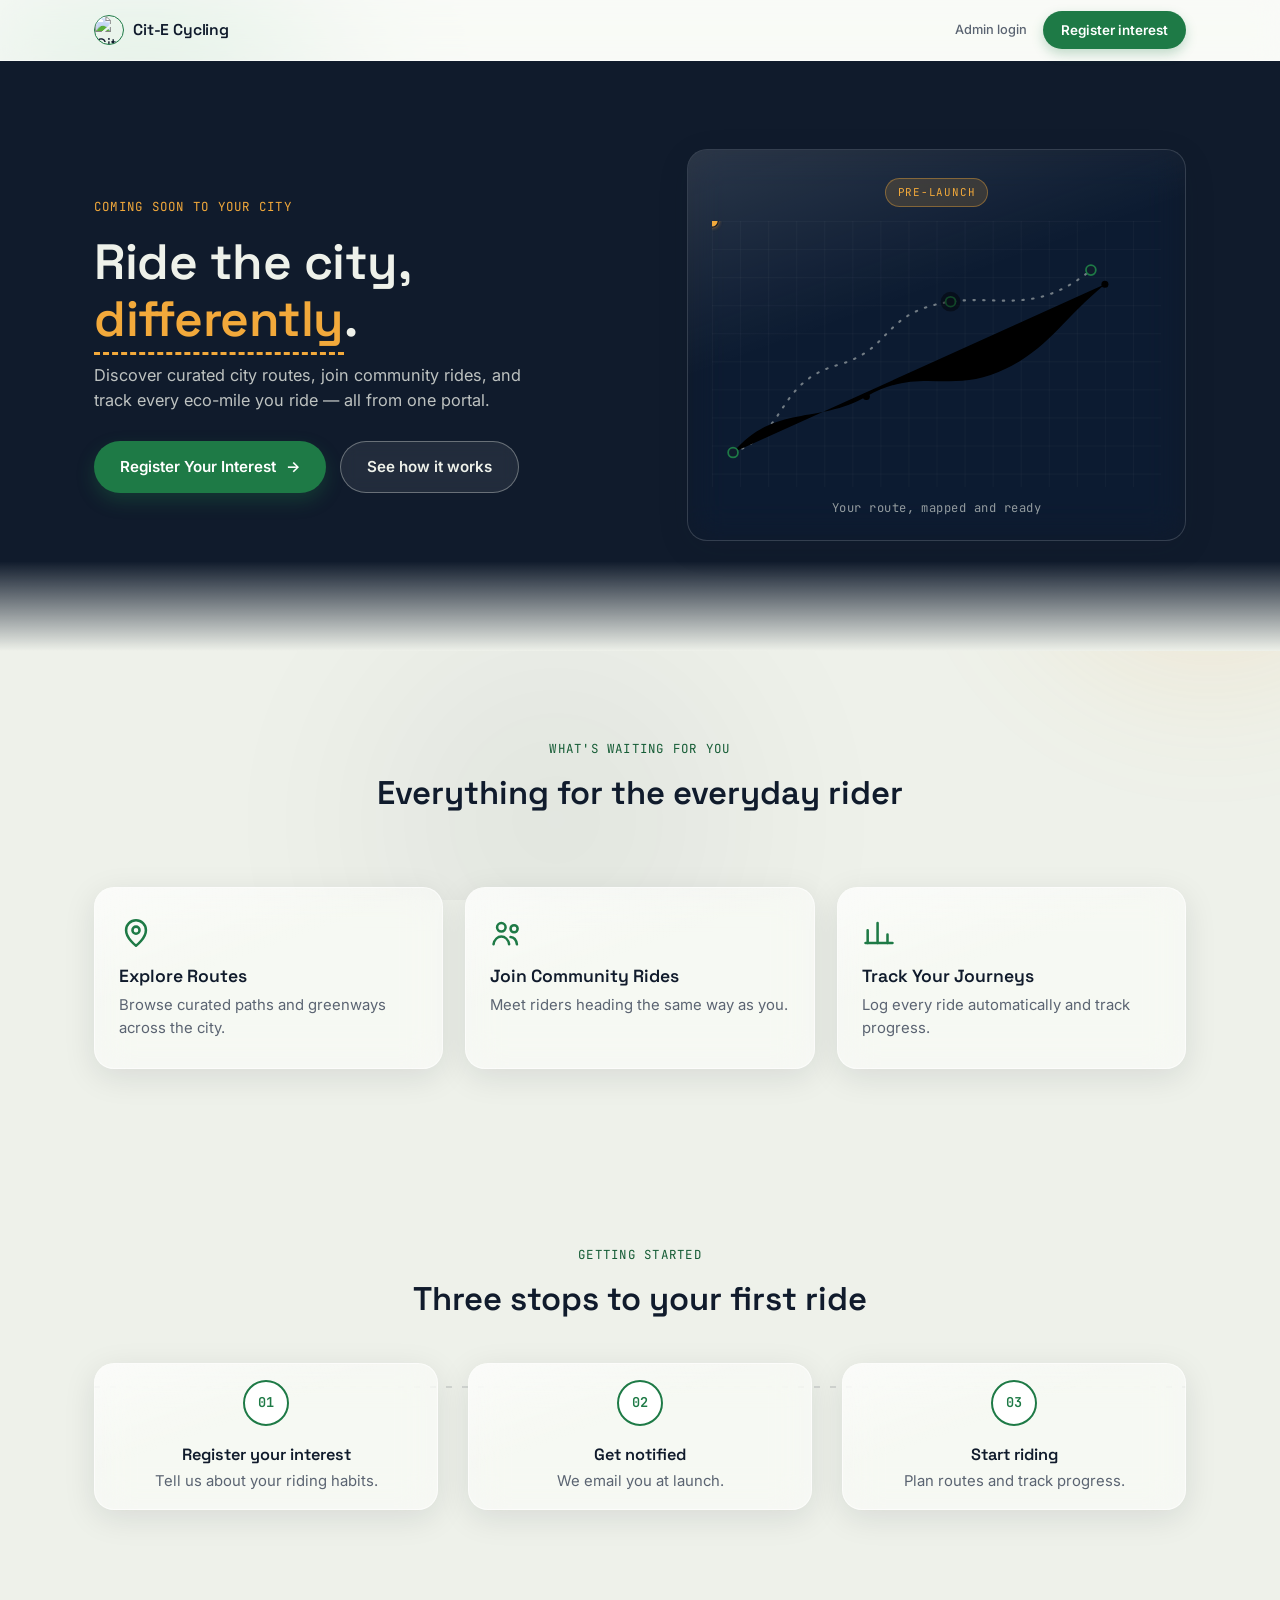
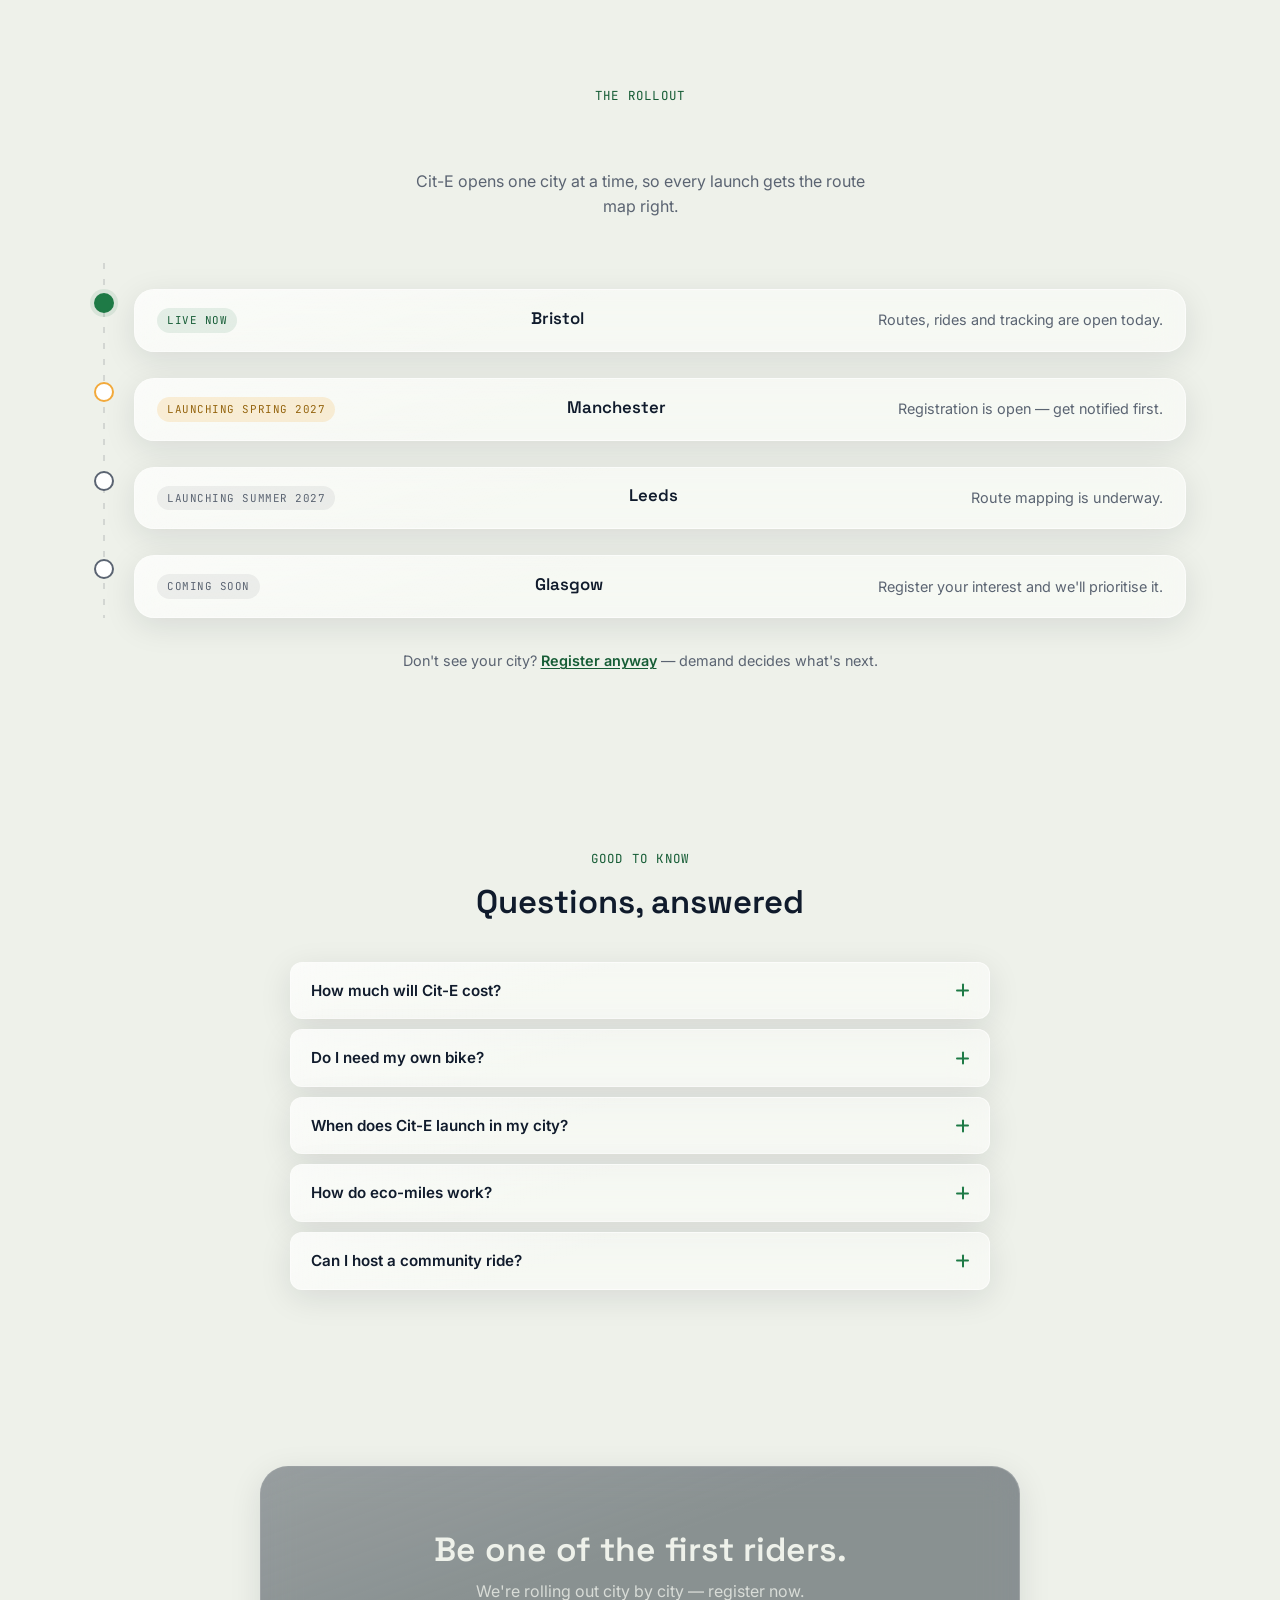
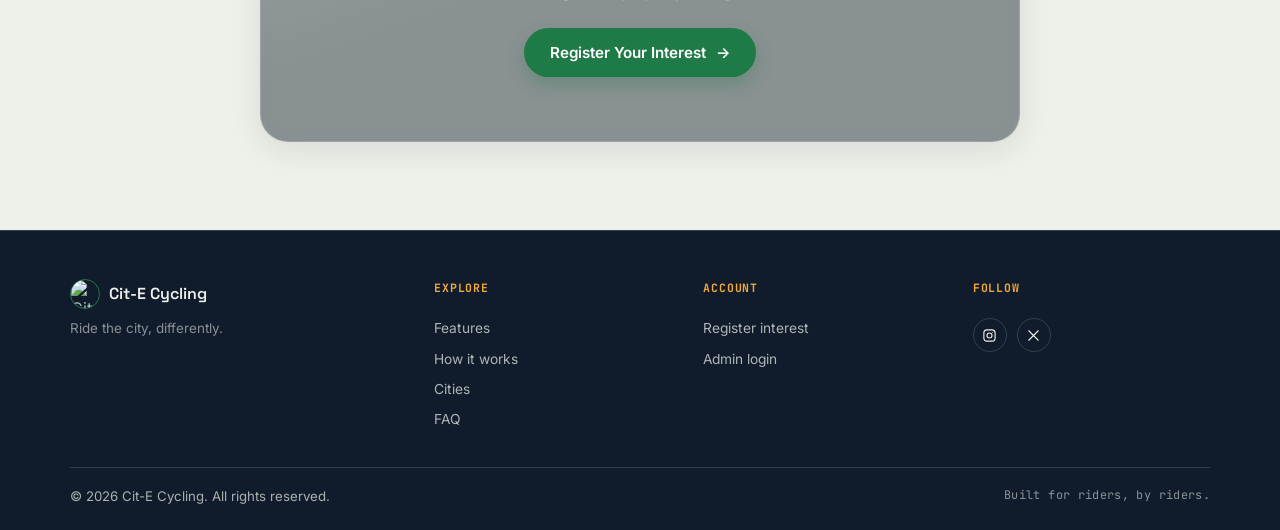
==== index.html @ e17abf24 "update" ====
<!DOCTYPE html>
<html lang="en">

<head>
    <meta charset="UTF-8">
    <meta name="viewport" content="width=device-width, initial-scale=1.0">
    <title>Cit-E Cycling — Ride the city, differently</title>
    <link rel="icon" href="./Resource/Logo.png" type="image/png" sizes="42x42">

    <link rel="preconnect" href="https://fonts.googleapis.com">
    <link rel="preconnect" href="https://fonts.gstatic.com" crossorigin>

    <link
        href="https://fonts.googleapis.com/css2?family=Space+Grotesk:wght@500;600;700&family=Inter:wght@400;500;600;700&family=JetBrains+Mono:wght@400;500;600&display=swap"
        rel="stylesheet">

    <link rel="stylesheet" href="index.css">
</head>

<body>
    <a class="skip-link" href="#main">Skip to content</a>

    <div class="bg-decor" aria-hidden="true">
        <span class="blob blob-green"></span>
        <span class="blob blob-amber"></span>
        <span class="blob blob-ink"></span>
    </div>

    <!-- NAVBAR -->
    <nav class="navbar" id="navbar">
        <div class="container nav-inner">

            <a class="logo" href="index.html" aria-label="Cit-E Cycling home">
                <img src="./Resource/Logo.png" alt="Cit-E Cycling logo">
                <span class="logo-text">Cit-E Cycling</span>
            </a>

            <button class="nav-toggle" id="navToggle" aria-expanded="false" aria-controls="navMenu"
                aria-label="Toggle menu">
            </button>

            <!-- <div class="nav-menu" id="navMenu">
                <ul class="nav-links">
                    <li><a href="#features">Features</a></li>
                    <li><a href="#how">How it works</a></li>
                    <li><a href="#cities">Cities</a></li>
                    <li><a href="#faq">FAQ</a></li>
                </ul> -->

            <div class="nav-actions">
                <a href="admin_login.html" class="nav-admin">Admin login</a>
                <a href="register_form.html" class="btn btn-primary btn-sm">Register interest</a>
            </div>
        </div>
        </div>
    </nav>

    <main id="main">

        <!-- HERO -->
        <header class="hero" id="hero">
            <div class="container hero-inner">

                <div class="hero-content">
                    <p class="eyebrow reveal" data-reveal>Coming soon to your city</p>
                    <h1 class="reveal" data-reveal data-reveal-delay="1">Ride the city, <span
                            class="accent">differently</span>.</h1>

                    <p class="hero-lead reveal" data-reveal data-reveal-delay="2">
                        Discover curated city routes, join community rides, and track every eco-mile
                        you ride — all from one portal.
                    </p>

                    <div class="hero-actions reveal" data-reveal data-reveal-delay="3">
                        <a href="register_form.html" class="btn btn-primary">
                            Register Your Interest
                            <span aria-hidden="true">&rarr;</span>
                        </a>
                        <a href="#how" class="btn btn-ghost">See how it works</a>
                    </div>
                </div>

                <div class="hero-visual glass glass-dark reveal" data-reveal data-reveal-delay="1" data-glow>
                    <span class="badge">Pre&#8209;launch</span>

                    <svg class="route-svg" viewBox="0 0 640 380" preserveAspectRatio="xMidYMid meet" aria-hidden="true">
                        <defs>
                            <pattern id="cityGrid" width="40" height="40" patternUnits="userSpaceOnUse">
                                <path d="M0,0 H40 M0,0 V40" class="grid-line" />
                            </pattern>
                            <filter id="markerGlow" x="-50%" y="-50%" width="200%" height="200%">
                                <feGaussianBlur stdDeviation="3" result="blur" />
                                <feMerge>
                                    <feMergeNode in="blur" />
                                    <feMergeNode in="SourceGraphic" />
                                </feMerge>
                            </filter>
                        </defs>

                        <rect x="0" y="0" width="640" height="380" fill="url(#cityGrid)" />

                        <!-- primary route -->
                        <path class="route-path"
                            d="M30,330 C110,300 90,230 180,205 C260,182 240,130 340,115 C410,105 460,135 540,70" />

                        <!-- secondary route, blue accent -->
                        <path class="route-path-alt"
                            d="M30,330 C90,260 150,290 220,250 C300,205 340,250 420,210 C480,180 500,140 560,90" />

                        <!-- main hubs -->
                        <circle class="hub" cx="30" cy="330" r="7" />
                        <circle class="hub" cx="340" cy="115" r="7" />
                        <circle class="hub" cx="540" cy="70" r="7" />

                        <!-- secondary hubs, blue -->
                        <circle class="hub-blue" cx="220" cy="250" r="5" />
                        <circle class="hub-blue" cx="560" cy="90" r="5" />

                        <!-- live pulse ring on the central hub -->
                        <circle class="pulse-ring" cx="340" cy="115" r="14">
                            <animate attributeName="r" values="10;24;10" dur="2.4s" repeatCount="indefinite" />
                            <animate attributeName="opacity" values="0.6;0;0.6" dur="2.4s" repeatCount="indefinite" />
                        </circle>

                        <!-- traveling marker -->
                        <circle class="route-marker" cx="0" cy="0" r="9" filter="url(#markerGlow)" />
                    </svg>

                    <p class="visual-caption">Your route, mapped and ready</p>
                </div>

            </div>
        </header>

        <!-- FEATURES -->
        <section class="features" id="features" aria-labelledby="features-heading">
            <div class="container">
                <p class="eyebrow eyebrow-on-light reveal" data-reveal>What's waiting for you</p>
                <h2 id="features-heading" class="section-heading reveal" data-reveal>Everything for the everyday rider
                </h2>
                <p class="section-intro reveal" data-reveal>Once Cit-E opens in your city, here's what's waiting for
                    you.</p>

                <div class="feature-grid">
                    <article class="feature-card glass reveal" data-reveal data-glow>
                        <svg class="feature-icon" viewBox="0 0 24 24" fill="none">
                            <path d="M12 21s-7-5.3-7-11a7 7 0 0 1 14 0c0 5.7-7 11-7 11Z" />
                            <circle cx="12" cy="10" r="2.5" />
                        </svg>
                        <h3>Explore Routes</h3>
                        <p>Browse curated paths and greenways across the city.</p>
                    </article>

                    <article class="feature-card glass reveal" data-reveal data-reveal-delay="1" data-glow>
                        <svg class="feature-icon" viewBox="0 0 24 24" fill="none">
                            <circle cx="8" cy="8" r="3" />
                            <circle cx="17" cy="9" r="2.5" />
                            <path d="M2.5 20c.6-3.4 3-5.5 5.5-5.5s4.9 2.1 5.5 5.5" />
                            <path d="M14.5 14.8c2 .1 4 1.9 4.5 5.2" />
                        </svg>
                        <h3>Join Community Rides</h3>
                        <p>Meet riders heading the same way as you.</p>
                    </article>

                    <article class="feature-card glass reveal" data-reveal data-reveal-delay="2" data-glow>
                        <svg class="feature-icon" viewBox="0 0 24 24" fill="none">
                            <path d="M4 19V10M11 19V5M18 19v-6" />
                            <path d="M2.5 19h19" />
                        </svg>
                        <h3>Track Your Journeys</h3>
                        <p>Log every ride automatically and track progress.</p>
                    </article>
                </div>
            </div>
        </section>

        <!-- HOW IT WORKS -->
        <section class="how-it-works" id="how" aria-labelledby="how-heading">
            <div class="container">
                <p class="eyebrow eyebrow-on-light reveal" data-reveal>Getting started</p>
                <h2 id="how-heading" class="section-heading reveal" data-reveal>Three stops to your first ride</h2>

                <ol class="step-list">
                    <li class="step-item glass reveal" data-reveal>
                        <span class="step-index">01</span>
                        <div class="step-body">
                            <h3>Register your interest</h3>
                            <p>Tell us about your riding habits.</p>
                        </div>
                    </li>

                    <li class="step-item glass reveal" data-reveal data-reveal-delay="1">
                        <span class="step-index">02</span>
                        <div class="step-body">
                            <h3>Get notified</h3>
                            <p>We email you at launch.</p>
                        </div>
                    </li>

                    <li class="step-item glass reveal" data-reveal data-reveal-delay="2">
                        <span class="step-index">03</span>
                        <div class="step-body">
                            <h3>Start riding</h3>
                            <p>Plan routes and track progress.</p>
                        </div>
                    </li>
                </ol>
            </div>
        </section>

        <!-- CITY ROLLOUT -->
        <section class="cities" id="cities" aria-labelledby="cities-heading">
            <div class="container">
                <p class="eyebrow eyebrow-on-light reveal" data-reveal>The rollout</p>
                <h2 id="cities-heading" class="section-heading reveal" data-reveal>Where we're riding next</h2>
                <p class="section-intro reveal" data-reveal>Cit-E opens one city at a time, so every launch gets the
                    route map right.</p>

                <ul class="city-track">
                    <li class="city-stop is-live reveal" data-reveal>
                        <span class="city-dot" aria-hidden="true"></span>
                        <div class="city-card glass" data-glow>
                            <span class="city-status">Live now</span>
                            <h3>Bristol</h3>
                            <p>Routes, rides and tracking are open today.</p>
                        </div>
                    </li>

                    <li class="city-stop is-next reveal" data-reveal data-reveal-delay="1">
                        <span class="city-dot" aria-hidden="true"></span>
                        <div class="city-card glass" data-glow>
                            <span class="city-status">Launching Spring 2027</span>
                            <h3>Manchester</h3>
                            <p>Registration is open — get notified first.</p>
                        </div>
                    </li>

                    <li class="city-stop reveal" data-reveal data-reveal-delay="2">
                        <span class="city-dot" aria-hidden="true"></span>
                        <div class="city-card glass" data-glow>
                            <span class="city-status">Launching Summer 2027</span>
                            <h3>Leeds</h3>
                            <p>Route mapping is underway.</p>
                        </div>
                    </li>

                    <li class="city-stop reveal" data-reveal data-reveal-delay="3">
                        <span class="city-dot" aria-hidden="true"></span>
                        <div class="city-card glass" data-glow>
                            <span class="city-status">Coming soon</span>
                            <h3>Glasgow</h3>
                            <p>Register your interest and we'll prioritise it.</p>
                        </div>
                    </li>
                </ul>

                <p class="city-note reveal" data-reveal>Don't see your city? <a href="register_form.html">Register
                        anyway</a> — demand decides what's next.</p>
            </div>
        </section>

        <!-- FAQ -->
        <section class="faq" id="faq" aria-labelledby="faq-heading">
            <div class="container">
                <p class="eyebrow eyebrow-on-light reveal" data-reveal>Good to know</p>
                <h2 id="faq-heading" class="section-heading reveal" data-reveal>Questions, answered</h2>

                <div class="faq-list reveal" data-reveal>
                    <div class="faq-item glass">
                        <button class="faq-trigger" aria-expanded="false" aria-controls="faq-panel-1"
                            id="faq-control-1">
                            How much will Cit-E cost?
                            <span class="faq-icon" aria-hidden="true"></span>
                        </button>
                        <div class="faq-panel" id="faq-panel-1" role="region" aria-labelledby="faq-control-1">
                            <div class="faq-panel-inner">
                                <p>Registering your interest is free. Pricing for rides and memberships will be
                                    confirmed before launch in your city.</p>
                            </div>
                        </div>
                    </div>

                    <div class="faq-item glass">
                        <button class="faq-trigger" aria-expanded="false" aria-controls="faq-panel-2"
                            id="faq-control-2">
                            Do I need my own bike?
                            <span class="faq-icon" aria-hidden="true"></span>
                        </button>
                        <div class="faq-panel" id="faq-panel-2" role="region" aria-labelledby="faq-control-2">
                            <div class="faq-panel-inner">
                                <p>No — Cit-E works with your own bike or a city bike-share partner, depending on what's
                                    available where you live.</p>
                            </div>
                        </div>
                    </div>

                    <div class="faq-item glass">
                        <button class="faq-trigger" aria-expanded="false" aria-controls="faq-panel-3"
                            id="faq-control-3">
                            When does Cit-E launch in my city?
                            <span class="faq-icon" aria-hidden="true"></span>
                        </button>
                        <div class="faq-panel" id="faq-panel-3" role="region" aria-labelledby="faq-control-3">
                            <div class="faq-panel-inner">
                                <p>Check the rollout list above. If your city isn't listed yet, registering your
                                    interest helps us prioritise where we go next.</p>
                            </div>
                        </div>
                    </div>

                    <div class="faq-item glass">
                        <button class="faq-trigger" aria-expanded="false" aria-controls="faq-panel-4"
                            id="faq-control-4">
                            How do eco-miles work?
                            <span class="faq-icon" aria-hidden="true"></span>
                        </button>
                        <div class="faq-panel" id="faq-panel-4" role="region" aria-labelledby="faq-control-4">
                            <div class="faq-panel-inner">
                                <p>Every tracked ride logs the distance and estimated emissions saved versus driving,
                                    building into a running total on your profile.</p>
                            </div>
                        </div>
                    </div>

                    <div class="faq-item glass">
                        <button class="faq-trigger" aria-expanded="false" aria-controls="faq-panel-5"
                            id="faq-control-5">
                            Can I host a community ride?
                            <span class="faq-icon" aria-hidden="true"></span>
                        </button>
                        <div class="faq-panel" id="faq-panel-5" role="region" aria-labelledby="faq-control-5">
                            <div class="faq-panel-inner">
                                <p>Yes. Once your city is live, any rider can propose a route and open it up for others
                                    to join.</p>
                            </div>
                        </div>
                    </div>
                </div>
            </div>
        </section>

        <!-- CTA -->
        <section class="cta-band">
            <div class="container">
                <div class="cta-inner glass glass-dark reveal" data-reveal data-glow>
                    <h2>Be one of the first riders.</h2>
                    <p>We're rolling out city by city — register now.</p>

                    <a href="register_form.html" class="btn btn-primary">
                        Register Your Interest <span aria-hidden="true">&rarr;</span>
                    </a>
                </div>
            </div>
        </section>

    </main>

    <!-- FOOTER -->
    <footer class="footer">
        <div class="container footer-inner">

            <div class="footer-brand">
                <a class="footer-logo" href="index.html" aria-label="Cit-E Cycling home">
                    <img src="./Resource/Logo.png" alt="Cit-E Cycling logo">
                    <span>Cit-E Cycling</span>
                </a>
                <p>Ride the city, differently.</p>
            </div>

            <div class="footer-col">
                <h4>Explore</h4>
                <a href="#features">Features</a>
                <a href="#how">How it works</a>
                <a href="#cities">Cities</a>
                <a href="#faq">FAQ</a>
            </div>

            <div class="footer-col">
                <h4>Account</h4>
                <a href="register_form.html">Register interest</a>
                <a href="admin_login.html">Admin login</a>
            </div>

            <div class="footer-col">
                <h4>Follow</h4>
                <div class="footer-social">
                    <a href="#" aria-label="Cit-E Cycling on Instagram">
                        <svg viewBox="0 0 24 24" fill="none">
                            <rect x="3" y="3" width="18" height="18" rx="5" />
                            <circle cx="12" cy="12" r="4" />
                            <circle cx="17.2" cy="6.8" r="1" fill="currentColor" stroke="none" />
                        </svg>
                    </a>
                    <a href="#" aria-label="Cit-E Cycling on X">
                        <svg viewBox="0 0 24 24" fill="none">
                            <path d="M4 4l16 16M20 4 4 20" />
                        </svg>
                    </a>
                </div>
            </div>
        </div>

        <div class="container footer-bottom">
            <p>&copy; 2026 Cit-E Cycling. All rights reserved.</p>
            <p class="footer-tag">Built for riders, by riders.</p>
        </div>
    </footer>

    <script src="script.js"></script>
</body>

</html>
---- index.css ----
/* ============================================
   Cit-E Cycling — design tokens
   ============================================ */
:root {
  --ink: #101b2c;
  --paper: #eef1ea;
  --surface: #ffffff;
  --route-green: #1e7a46;
  --route-green-deep: #155c35;
  --route-green-tint: rgba(30, 122, 70, 0.1);
  --signal-amber: #f2a93b;
  --asphalt: #5b6472;
  --hairline: rgba(16, 27, 44, 0.12);
  --hairline-light: rgba(238, 241, 234, 0.16);

  --font-display: "Space Grotesk", "Helvetica Neue", Arial, sans-serif;
  --font-body: "Inter", "Helvetica Neue", Arial, sans-serif;
  --font-mono: "JetBrains Mono", "SFMono-Regular", Menlo, monospace;

  --container: 1140px;
  --radius-sm: 12px;
  --radius-md: 20px;
  --radius-pill: 999px;

  --ease: cubic-bezier(0.4, 0, 0.2, 1);
  --dur-fast: 0.18s;
  --dur-base: 0.3s;

  /* glass */
  --glass-bg: rgba(255, 255, 255, 0.5);
  --glass-bg-strong: rgba(255, 255, 255, 0.68);
  --glass-bg-dark: rgba(16, 27, 44, 0.45);
  --glass-border: rgba(255, 255, 255, 0.6);
  --glass-border-dark: rgba(255, 255, 255, 0.16);
  --glass-blur: 18px;
  --glass-shadow: 0 8px 32px rgba(16, 27, 44, 0.1);
}

/* ============================================
   Reset & base
   ============================================ */
* {
  margin: 0;
  padding: 0;
  box-sizing: border-box;
}

html {
  scroll-behavior: smooth;
}

body {
  font-family: var(--font-body);
  background-color: var(--paper);
  color: var(--ink);
  line-height: 1.55;
  -webkit-font-smoothing: antialiased;
  position: relative;
}

img,
svg {
  display: block;
  max-width: 100%;
}

a {
  color: inherit;
  text-decoration: none;
}

ul,
ol {
  list-style: none;
}

h1,
h2,
h3 {
  font-family: var(--font-display);
  line-height: 1.15;
  font-weight: 600;
}

button,
a,
input {
  font: inherit;
}

:focus-visible {
  outline: 3px solid var(--signal-amber);
  outline-offset: 3px;
  border-radius: 4px;
}

.container {
  width: 100%;
  max-width: var(--container);
  margin: 0 auto;
  padding: 0 24px;
}

.skip-link {
  position: absolute;
  left: -999px;
  top: 0;
  background: var(--ink);
  color: var(--paper);
  padding: 10px 16px;
  z-index: 200;
}

.skip-link:focus {
  left: 16px;
  top: 16px;
}

section,
.hero {
  scroll-margin-top: 64px;
}

/* ============================================
   Ambient gradient backdrop
   ============================================ */
.bg-decor {
  position: fixed;
  inset: 0;
  z-index: -1;
  overflow: hidden;
  pointer-events: none;
}

.blob {
  position: absolute;
  border-radius: 50%;
  filter: blur(70px);
  opacity: 0.35;
}

.blob-green {
  width: 520px;
  height: 520px;
  top: -120px;
  left: -120px;
  background: radial-gradient(circle, var(--route-green) 0%, transparent 70%);
  animation: drift-a 32s ease-in-out infinite alternate;
}

.blob-amber {
  width: 460px;
  height: 460px;
  top: 30%;
  right: -160px;
  background: radial-gradient(circle, var(--signal-amber) 0%, transparent 70%);
  opacity: 0.25;
  animation: drift-b 38s ease-in-out infinite alternate;
}

.blob-ink {
  width: 600px;
  height: 600px;
  bottom: -220px;
  left: 20%;
  background: radial-gradient(circle, var(--ink) 0%, transparent 70%);
  opacity: 0.06;
  animation: drift-a 44s ease-in-out infinite alternate-reverse;
}

@keyframes drift-a {
  from {
    transform: translate(0, 0) scale(1);
  }
  to {
    transform: translate(40px, 60px) scale(1.08);
  }
}

@keyframes drift-b {
  from {
    transform: translate(0, 0) scale(1);
  }
  to {
    transform: translate(-50px, 40px) scale(1.05);
  }
}

/* ============================================
   Scroll reveal
   ============================================ */
.reveal {
  opacity: 0;
  transform: translateY(14px);
  transition:
    opacity 0.5s var(--ease),
    transform 0.5s var(--ease);
  transition-delay: calc(var(--reveal-delay, 0) * 80ms);
}

.reveal.is-visible {
  opacity: 1;
  transform: translateY(0);
}

/* ============================================
   Glassmorphism — shared surface treatment
   ============================================ */
.glass {
  position: relative;
  background: var(--glass-bg);
  backdrop-filter: blur(var(--glass-blur)) saturate(160%);
  -webkit-backdrop-filter: blur(var(--glass-blur)) saturate(160%);
  border: 1px solid var(--glass-border);
  box-shadow: var(--glass-shadow);
  isolation: isolate;
  overflow: hidden;
}

.glass::before {
  content: "";
  position: absolute;
  inset: 0;
  background: linear-gradient(
    160deg,
    rgba(255, 255, 255, 0.5),
    transparent 40%
  );
  pointer-events: none;
  z-index: 0;
}

.glass > * {
  position: relative;
  z-index: 1;
}

.glass-dark {
  background: var(--glass-bg-dark);
  border-color: var(--glass-border-dark);
  color: var(--paper);
}

.glass-dark::before {
  background: linear-gradient(
    160deg,
    rgba(255, 255, 255, 0.12),
    transparent 40%
  );
}

/* Cursor-tracked glow — set via JS custom properties --mx / --my */
[data-glow]::after {
  content: "";
  position: absolute;
  inset: 0;
  background: radial-gradient(
    260px circle at var(--mx, 50%) var(--my, 50%),
    rgba(255, 255, 255, 0.35),
    transparent 65%
  );
  opacity: 0;
  transition: opacity var(--dur-base) var(--ease);
  pointer-events: none;
  z-index: 0;
}

[data-glow].glass-dark::after {
  background: radial-gradient(
    260px circle at var(--mx, 50%) var(--my, 50%),
    rgba(255, 255, 255, 0.16),
    transparent 65%
  );
}

[data-glow]:hover::after {
  opacity: 1;
}

/* ============================================
   Buttons
   ============================================ */
.btn {
  display: inline-flex;
  align-items: center;
  gap: 10px;
  font-weight: 600;
  font-size: 0.95rem;
  padding: 13px 26px;
  border-radius: var(--radius-pill);
  border: none;
  cursor: pointer;
  transition:
    background-color var(--dur-fast) var(--ease),
    border-color var(--dur-fast) var(--ease),
    transform var(--dur-fast) var(--ease),
    box-shadow var(--dur-fast) var(--ease);
}

.btn-primary {
  background-color: var(--route-green);
  color: #ffffff;
  box-shadow: 0 8px 18px rgba(30, 122, 70, 0.3);
}

.btn-primary:hover {
  background-color: var(--route-green-deep);
  transform: translateY(-1px);
}

.btn-primary:active {
  transform: translateY(0);
}

.btn-ghost {
  background-color: rgba(255, 255, 255, 0.08);
  backdrop-filter: blur(8px);
  -webkit-backdrop-filter: blur(8px);
  color: var(--paper);
  border: 1.5px solid rgba(238, 241, 234, 0.35);
}

.btn-ghost:hover {
  border-color: var(--signal-amber);
  color: var(--signal-amber);
}

.btn-sm {
  padding: 9px 18px;
  font-size: 0.84rem;
  box-shadow: 0 5px 12px rgba(30, 122, 70, 0.26);
}

.hero-actions {
  display: flex;
  flex-wrap: wrap;
  gap: 14px;
  justify-content: center;
}

/* ============================================
   Navbar — small, frosted, unchanged content
   ============================================ */
.navbar {
  background-color: rgba(255, 255, 255, 0.65);
  backdrop-filter: blur(14px) saturate(160%);
  -webkit-backdrop-filter: blur(14px) saturate(160%);
  border-bottom: 1px solid rgba(255, 255, 255, 0.5);
  position: sticky;
  top: 0;
  z-index: 100;
  transition:
    box-shadow var(--dur-base) var(--ease),
    background-color var(--dur-base) var(--ease);
}

.navbar.is-scrolled {
  background-color: rgba(255, 255, 255, 0.85);
  box-shadow: 0 4px 20px rgba(16, 27, 44, 0.07);
}

.nav-inner {
  display: flex;
  align-items: center;
  justify-content: space-between;
  height: 60px;
  position: relative;
}

.logo {
  display: inline-flex;
  align-items: center;
  gap: 9px;
  flex-shrink: 0;
}

.logo img {
  width: 30px;
  height: 30px;
  border-radius: 50%;
  border: 1.5px solid var(--route-green);
  object-fit: cover;
}

.logo-text {
  font-family: var(--font-display);
  font-weight: 600;
  font-size: 0.98rem;
  letter-spacing: -0.01em;
  color: var(--ink);
  white-space: nowrap;
}

/* Mobile menu toggle */
.nav-toggle {
  display: none;
  flex-direction: column;
  justify-content: center;
  align-items: center;
  gap: 5px;
  width: 40px;
  height: 40px;
  background: none;
  border: none;
  cursor: pointer;
  z-index: 110;
}

.nav-toggle span {
  display: block;
  width: 20px;
  height: 2px;
  background-color: var(--ink);
  border-radius: 2px;
  transition:
    transform var(--dur-fast) var(--ease),
    opacity var(--dur-fast) var(--ease);
}

.nav-toggle[aria-expanded="true"] span:nth-child(1) {
  transform: translateY(7px) rotate(45deg);
}

.nav-toggle[aria-expanded="true"] span:nth-child(2) {
  opacity: 0;
}

.nav-toggle[aria-expanded="true"] span:nth-child(3) {
  transform: translateY(-7px) rotate(-45deg);
}

.nav-menu {
  display: flex;
  align-items: center;
  gap: 30px;
}

.nav-links {
  display: flex;
  align-items: center;
  gap: 24px;
}

.nav-links a {
  position: relative;
  font-size: 0.88rem;
  font-weight: 500;
  color: var(--asphalt);
  padding: 4px 0;
  transition: color var(--dur-fast) var(--ease);
}

.nav-links a:hover {
  color: var(--ink);
}

.nav-actions {
  display: flex;
  align-items: center;
  gap: 16px;
}

.nav-admin {
  font-size: 0.8rem;
  font-weight: 500;
  color: var(--asphalt);
  transition: color var(--dur-fast) var(--ease);
}

.nav-admin:hover {
  color: var(--ink);
  text-decoration: underline;
}

/* Mobile menu surface also gets the glass treatment */
@media (max-width: 767px) {
  .nav-menu {
    background-color: rgba(255, 255, 255, 0.92);
    backdrop-filter: blur(16px);
    -webkit-backdrop-filter: blur(16px);
  }
}

/* ============================================
   Hero
   ============================================ */
.hero {
  position: relative;
  background-color: var(--ink);
  background-image:
    linear-gradient(rgba(16, 27, 44, 0.82), rgba(16, 27, 44, 0.82)),
    url("./Resource/images.jpg");
  background-size: cover;
  background-position: center;
  background-repeat: no-repeat;
  color: var(--paper);
  overflow: hidden;
  padding: clamp(48px, 8vw, 88px) 0 clamp(64px, 9vw, 110px);
}

.hero::after {
  content: "";
  position: absolute;
  left: 0;
  right: 0;
  bottom: 0;
  height: 90px;
  background: linear-gradient(to bottom, transparent, var(--paper));
  pointer-events: none;
}

.hero-inner {
  display: grid;
  gap: 44px;
  align-items: center;
}

.hero-content {
  text-align: center;
}

.eyebrow {
  font-family: var(--font-mono);
  font-size: 0.78rem;
  letter-spacing: 0.1em;
  text-transform: uppercase;
  color: var(--signal-amber);
  margin-bottom: 16px;
}

.eyebrow-on-light {
  color: var(--route-green-deep);
  text-align: center;
}

.hero h1 {
  font-size: clamp(2rem, 4.6vw, 3.1rem);
  margin-bottom: 16px;
  letter-spacing: -0.01em;
}

.accent {
  color: var(--signal-amber);
  border-bottom: 3px dashed var(--signal-amber);
  padding-bottom: 2px;
}

.hero-lead {
  font-size: 1.02rem;
  color: rgba(238, 241, 234, 0.78);
  max-width: 440px;
  margin: 0 auto 28px;
}

.hero-visual {
  text-align: center;
  border-radius: var(--radius-md);
  padding: 28px 24px 22px;
}

.badge {
  display: inline-block;
  font-family: var(--font-mono);
  font-size: 0.68rem;
  letter-spacing: 0.07em;
  text-transform: uppercase;
  background-color: rgba(242, 169, 59, 0.16);
  color: var(--signal-amber);
  border: 1px solid rgba(242, 169, 59, 0.4);
  padding: 5px 12px;
  border-radius: var(--radius-pill);
  margin-bottom: 14px;
}

.route-svg {
  width: 100%;
  height: auto;
}

.grid-line {
  stroke: rgba(238, 241, 234, 0.08);
  stroke-width: 1;
}

.route-path {
  fill: none;
  stroke: rgba(238, 241, 234, 0.45);
  stroke-width: 3;
  stroke-linecap: round;
  stroke-dasharray: 2 12;
}

.hub {
  fill: var(--ink);
  stroke: var(--route-green);
  stroke-width: 2.5;
}

.route-marker {
  fill: var(--signal-amber);
  stroke: var(--ink);
  stroke-width: 2;
  animation: travel 9s cubic-bezier(0.45, 0.05, 0.55, 0.95) infinite alternate;
}

@keyframes travel {
  0% {
    transform: translate(20px, 280px);
  }
  25% {
    transform: translate(150px, 170px);
  }
  50% {
    transform: translate(300px, 90px);
  }
  75% {
    transform: translate(400px, 95px);
  }
  100% {
    transform: translate(480px, 50px);
  }
}

.visual-caption {
  font-family: var(--font-mono);
  font-size: 0.76rem;
  letter-spacing: 0.04em;
  color: rgba(238, 241, 234, 0.6);
  margin-top: 12px;
}

/* ============================================
   Section headings (shared)
   ============================================ */
.section-heading {
  font-size: clamp(1.5rem, 3vw, 2.05rem);
  text-align: center;
  margin-bottom: 10px;
}

.section-intro {
  text-align: center;
  color: var(--asphalt);
  max-width: 460px;
  margin: 0 auto;
}

/* ============================================
   Features
   ============================================ */
.features {
  padding: clamp(52px, 7vw, 88px) 0;
}

.feature-grid {
  display: grid;
  gap: 22px;
  grid-template-columns: 1fr;
  margin-top: 40px;
}

.feature-card {
  border-radius: var(--radius-md);
  padding: 28px 24px;
  transition:
    box-shadow var(--dur-base) var(--ease),
    transform var(--dur-base) var(--ease),
    background-color var(--dur-base) var(--ease);
}

.feature-card:hover {
  transform: translateY(-3px);
  box-shadow: 0 16px 36px rgba(16, 27, 44, 0.12);
  background: var(--glass-bg-strong);
}

.feature-icon {
  width: 34px;
  height: 34px;
  fill: none;
  stroke: var(--route-green);
  stroke-width: 1.8;
  stroke-linecap: round;
  stroke-linejoin: round;
  margin-bottom: 16px;
}

.feature-card h3 {
  font-size: 1.1rem;
  margin-bottom: 8px;
}

.feature-card p {
  color: var(--asphalt);
  font-size: 0.93rem;
}

/* ============================================
   How it works
   ============================================ */
.how-it-works {
  padding: clamp(52px, 7vw, 88px) 0;
}

.step-list {
  position: relative;
  display: grid;
  gap: 30px;
  margin-top: 44px;
}

.step-list::before {
  content: "";
  position: absolute;
  top: 0;
  bottom: 0;
  left: 23px;
  width: 2px;
  background-image: repeating-linear-gradient(
    to bottom,
    var(--hairline) 0 6px,
    transparent 6px 16px
  );
}

.step-item {
  position: relative;
  display: flex;
  gap: 20px;
  align-items: center;
  border-radius: var(--radius-md);
  padding: 16px 20px;
}

.step-index {
  position: relative;
  z-index: 1;
  flex: 0 0 46px;
  width: 46px;
  height: 46px;
  border-radius: 50%;
  background-color: var(--surface);
  border: 2px solid var(--route-green);
  color: var(--route-green);
  font-family: var(--font-mono);
  font-weight: 600;
  font-size: 0.85rem;
  display: flex;
  align-items: center;
  justify-content: center;
}

.step-body h3 {
  font-size: 1.02rem;
  margin-bottom: 6px;
}

.step-body p {
  color: var(--asphalt);
  font-size: 0.93rem;
}

/* ============================================
   City rollout
   ============================================ */
.cities {
  padding: clamp(52px, 7vw, 88px) 0;
}

.city-track {
  position: relative;
  display: grid;
  gap: 26px;
  margin-top: 44px;
  padding-top: 26px;
}

.city-track::before {
  content: "";
  position: absolute;
  top: 0;
  bottom: 0;
  left: 9px;
  width: 2px;
  background-image: repeating-linear-gradient(
    to bottom,
    var(--hairline) 0 6px,
    transparent 6px 16px
  );
}

.city-stop {
  position: relative;
  display: flex;
  gap: 20px;
  align-items: flex-start;
}

.city-dot {
  flex: 0 0 20px;
  width: 20px;
  height: 20px;
  margin-top: 4px;
  border-radius: 50%;
  background-color: var(--surface);
  border: 2px solid var(--asphalt);
  position: relative;
  z-index: 1;
}

.city-stop.is-live .city-dot {
  border-color: var(--route-green);
  background-color: var(--route-green);
  box-shadow: 0 0 0 4px var(--route-green-tint);
}

.city-stop.is-next .city-dot {
  border-color: var(--signal-amber);
}

.city-card {
  flex: 1;
  border-radius: var(--radius-md);
  padding: 18px 22px;
  transition:
    box-shadow var(--dur-base) var(--ease),
    background-color var(--dur-base) var(--ease);
}

.city-card:hover {
  box-shadow: 0 14px 32px rgba(16, 27, 44, 0.1);
  background: var(--glass-bg-strong);
}

.city-status {
  display: inline-block;
  font-family: var(--font-mono);
  font-size: 0.68rem;
  letter-spacing: 0.05em;
  text-transform: uppercase;
  color: var(--asphalt);
  background-color: rgba(16, 27, 44, 0.06);
  padding: 4px 10px;
  border-radius: var(--radius-pill);
  margin-bottom: 9px;
}

.city-stop.is-live .city-status {
  color: var(--route-green-deep);
  background-color: var(--route-green-tint);
}

.city-stop.is-next .city-status {
  color: #95650f;
  background-color: rgba(242, 169, 59, 0.18);
}

.city-card h3 {
  font-size: 1.05rem;
  margin-bottom: 4px;
}

.city-card p {
  color: var(--asphalt);
  font-size: 0.9rem;
}

.city-note {
  text-align: center;
  color: var(--asphalt);
  font-size: 0.9rem;
  margin-top: 32px;
}

.city-note a {
  color: var(--route-green-deep);
  font-weight: 600;
  text-decoration: underline;
  text-underline-offset: 2px;
}

/* ============================================
   FAQ — accordion
   ============================================ */
.faq {
  padding: clamp(52px, 7vw, 88px) 0;
}

.faq-list {
  max-width: 700px;
  margin: 40px auto 0;
  display: grid;
  gap: 10px;
}

.faq-item {
  border-radius: var(--radius-sm);
  transition: background-color var(--dur-base) var(--ease);
}

.faq-trigger {
  width: 100%;
  text-align: left;
  background: none;
  border: none;
  cursor: pointer;
  font-weight: 600;
  font-size: 0.95rem;
  padding: 16px 44px 16px 20px;
  position: relative;
  color: var(--ink);
}

.faq-icon {
  position: absolute;
  right: 20px;
  top: 50%;
  transform: translateY(-50%);
  width: 13px;
  height: 13px;
}

.faq-icon::before,
.faq-icon::after {
  content: "";
  position: absolute;
  background-color: var(--route-green);
  border-radius: 2px;
  transition:
    transform var(--dur-base) var(--ease),
    opacity var(--dur-base) var(--ease);
}

.faq-icon::before {
  left: 0;
  top: 50%;
  width: 13px;
  height: 2px;
  transform: translateY(-50%);
}

.faq-icon::after {
  left: 50%;
  top: 0;
  width: 2px;
  height: 13px;
  transform: translateX(-50%);
}

.faq-trigger[aria-expanded="true"] .faq-icon::after {
  transform: translateX(-50%) rotate(90deg);
  opacity: 0;
}

.faq-panel {
  display: grid;
  grid-template-rows: 0fr;
  transition: grid-template-rows var(--dur-base) var(--ease);
}

.faq-panel.is-open {
  grid-template-rows: 1fr;
}

.faq-panel-inner {
  overflow: hidden;
  min-height: 0;
}

.faq-item p {
  color: var(--asphalt);
  font-size: 0.91rem;
  padding: 0 20px 18px;
  max-width: 60ch;
}

/* ============================================
   Closing CTA band
   ============================================ */
.cta-band {
  padding: clamp(52px, 7vw, 88px) 0;
}

.cta-inner {
  border-radius: 28px;
  text-align: center;
  padding: clamp(40px, 6vw, 64px) clamp(24px, 6vw, 56px);
  max-width: 760px;
  margin: 0 auto;
}

.cta-inner h2 {
  font-size: clamp(1.5rem, 3.2vw, 2.1rem);
  margin-bottom: 10px;
}

.cta-inner p {
  color: rgba(238, 241, 234, 0.78);
  margin-bottom: 24px;
}

/* ============================================
   Footer
   ============================================ */
.footer {
  background-color: var(--ink);
  color: rgba(238, 241, 234, 0.7);
  border-top: 1px solid var(--hairline-light);
}

.footer-inner {
  display: grid;
  gap: 32px;
  padding: 48px 0 36px;
}

.footer-brand {
  display: flex;
  flex-direction: column;
  gap: 9px;
}

.footer-logo {
  display: inline-flex;
  align-items: center;
  gap: 9px;
}

.footer-logo img {
  width: 30px;
  height: 30px;
  border-radius: 50%;
  border: 1.5px solid var(--route-green);
}

.footer-logo span {
  font-family: var(--font-display);
  font-weight: 600;
  font-size: 1rem;
  color: var(--paper);
}

.footer-brand p {
  font-size: 0.84rem;
  color: rgba(238, 241, 234, 0.55);
}

.footer-col h4 {
  font-family: var(--font-mono);
  font-size: 0.72rem;
  letter-spacing: 0.07em;
  text-transform: uppercase;
  color: var(--signal-amber);
  margin-bottom: 12px;
}

.footer-col {
  display: flex;
  flex-direction: column;
  gap: 9px;
}

.footer-col a {
  font-size: 0.86rem;
  color: rgba(238, 241, 234, 0.72);
  transition: color var(--dur-fast) var(--ease);
}

.footer-col a:hover {
  color: var(--paper);
  text-decoration: underline;
}

.footer-social {
  display: flex;
  gap: 10px;
}

.footer-social a {
  width: 34px;
  height: 34px;
  display: flex;
  align-items: center;
  justify-content: center;
  border: 1px solid var(--hairline-light);
  border-radius: 50%;
  transition: border-color var(--dur-fast) var(--ease);
}

.footer-social a:hover {
  border-color: var(--signal-amber);
}

.footer-social svg {
  width: 15px;
  height: 15px;
  stroke: var(--paper);
  stroke-width: 1.8;
  fill: none;
}

.footer-bottom {
  display: flex;
  flex-direction: column;
  gap: 4px;
  text-align: center;
  padding: 18px 0 24px;
  border-top: 1px solid var(--hairline-light);
  font-size: 0.83rem;
}

.footer-tag {
  font-family: var(--font-mono);
  font-size: 0.74rem;
  letter-spacing: 0.03em;
  opacity: 0.8;
}

/* ============================================
   Breakpoints
   ============================================ */
@media (max-width: 767px) {
  .nav-toggle {
    display: flex;
  }

  .nav-menu {
    position: absolute;
    top: 100%;
    left: 0;
    right: 0;
    flex-direction: column;
    align-items: stretch;
    gap: 0;
    border-bottom: 1px solid var(--hairline);
    box-shadow: 0 12px 20px rgba(16, 27, 44, 0.07);
    padding: 6px 24px 20px;
    transform: translateY(-10px);
    opacity: 0;
    visibility: hidden;
    pointer-events: none;
    transition:
      transform var(--dur-base) var(--ease),
      opacity var(--dur-base) var(--ease);
  }

  .nav-menu.is-open {
    transform: translateY(0);
    opacity: 1;
    visibility: visible;
    pointer-events: auto;
  }

  .nav-links {
    flex-direction: column;
    align-items: flex-start;
    gap: 2px;
    width: 100%;
  }

  .nav-links a {
    width: 100%;
    padding: 11px 0;
    border-bottom: 1px solid var(--hairline);
  }

  .nav-actions {
    flex-direction: column;
    align-items: stretch;
    gap: 10px;
    margin-top: 14px;
    width: 100%;
  }

  .nav-admin {
    text-align: center;
  }

  .btn-sm {
    text-align: center;
    justify-content: center;
  }

  .blob {
    opacity: 0.2;
  }
}

@media (min-width: 768px) {
  .feature-grid {
    grid-template-columns: repeat(3, 1fr);
  }

  .city-card {
    display: flex;
    align-items: center;
    justify-content: space-between;
    gap: 20px;
  }

  .city-status {
    margin-bottom: 0;
    flex-shrink: 0;
  }
}

@media (min-width: 1024px) {
  .hero-inner {
    grid-template-columns: 1.1fr 1fr;
    text-align: left;
  }

  .hero-content {
    text-align: left;
  }

  .hero-lead {
    margin: 0 0 28px;
  }

  .hero-actions {
    justify-content: flex-start;
  }

  .step-list {
    grid-auto-flow: column;
    grid-auto-columns: 1fr;
  }

  .step-list::before {
    left: 0;
    right: 0;
    top: 23px;
    bottom: auto;
    height: 2px;
    width: auto;
    background-image: repeating-linear-gradient(
      to right,
      var(--hairline) 0 6px,
      transparent 6px 16px
    );
  }

  .step-item {
    flex-direction: column;
    align-items: center;
    text-align: center;
  }

  .footer-inner {
    grid-template-columns: 1.4fr 1fr 1fr 1fr;
  }

  .footer-bottom {
    flex-direction: row;
    justify-content: space-between;
    text-align: left;
  }
}

/* ============================================
   Reduced motion / no backdrop-filter fallback
   ============================================ */
@media (prefers-reduced-motion: reduce) {
  html {
    scroll-behavior: auto;
  }

  .route-marker {
    animation: none;
    transform: translate(300px, 90px);
  }

  .blob {
    animation: none;
  }

  .reveal {
    transition: none;
    opacity: 1;
    transform: none;
  }

  .feature-card:hover,
  .btn-primary:hover {
    transform: none;
  }

  [data-glow]::after {
    display: none;
  }
}

@supports not (
  (backdrop-filter: blur(1px)) or (-webkit-backdrop-filter: blur(1px))
) {
  .glass {
    background: var(--surface);
  }

  .glass-dark {
    background: rgba(16, 27, 44, 0.92);
  }

  .navbar {
    background-color: var(--surface);
  }
}

/* ============================================
   Portal Styling & Forms
   ============================================ */
.portal-card {
  max-width: 650px;
  width: 100%;
  margin: 40px auto;
  border-radius: var(--radius-md);
  padding: 32px 28px;
}

.portal-card-large {
  max-width: 960px;
}

.portal-header {
  text-align: center;
  margin-bottom: 28px;
}

.portal-header h1 {
  font-size: clamp(1.6rem, 3.5vw, 2.2rem);
  margin-bottom: 8px;
}

.portal-header p {
  color: var(--asphalt);
  font-size: 0.95rem;
}
.icon-circle {
  display: flex;
  align-items: center;
  justify-content: center;
}
.icon-circle svg {
  width: 100px;
  height: 100px;
  align-items: center;
  justify-content: center;
}

.form-group {
  margin-bottom: 20px;
  display: flex;
  flex-direction: column;
  gap: 6px;
}

.form-group label {
  font-family: var(--font-display);
  font-weight: 600;
  font-size: 0.9rem;
  color: var(--ink);
}

.form-control {
  width: 100%;
  background: rgba(255, 255, 255, 0.4);
  border: 1px solid var(--hairline);
  padding: 12px 16px;
  border-radius: var(--radius-sm);
  color: var(--ink);
  font-size: 0.95rem;
  transition: all var(--dur-fast) var(--ease);
}

.form-control:focus {
  background: var(--surface);
  border-color: var(--route-green);
  outline: none;
  box-shadow: 0 0 0 3px var(--route-green-tint);
}

.form-control:disabled {
  background: rgba(16, 27, 44, 0.05);
  color: var(--asphalt);
  cursor: not-allowed;
  border-color: transparent;
}

.checkbox-group {
  display: flex;
  align-items: flex-start;
  gap: 12px;
  margin-top: 14px;
}

.checkbox-group input[type="checkbox"] {
  width: 18px;
  height: 18px;
  accent-color: var(--route-green);
  margin-top: 3px;
  cursor: pointer;
}

.checkbox-group label {
  font-size: 0.88rem;
  color: var(--asphalt);
  line-height: 1.4;
  cursor: pointer;
}

/* Alerts */
.alert-box {
  border-radius: var(--radius-sm);
  padding: 14px 20px;
  margin-bottom: 24px;
  display: flex;
  align-items: center;
  gap: 12px;
  font-size: 0.92rem;
  line-height: 1.4;
  border: 1px solid transparent;
}

.alert-success {
  background-color: var(--route-green-tint);
  border-color: rgba(30, 122, 70, 0.25);
  color: var(--route-green-deep);
}

.alert-danger {
  background-color: rgba(235, 87, 87, 0.08);
  border-color: rgba(235, 87, 87, 0.25);
  color: #c53030;
}

.alert-info {
  background-color: rgba(242, 169, 59, 0.1);
  border-color: rgba(242, 169, 59, 0.25);
  color: #95650f;
}

/* Tables */
.table-responsive {
  width: 100%;
  overflow-x: auto;
  margin-top: 24px;
  border-radius: var(--radius-sm);
  border: 1px solid var(--hairline);
}

.portal-table {
  width: 100%;
  border-collapse: collapse;
  text-align: left;
  font-size: 0.92rem;
}

.portal-table th {
  background: rgba(255, 255, 255, 0.6);
  font-family: var(--font-display);
  font-weight: 600;
  color: var(--ink);
  padding: 14px 18px;
  border-bottom: 1px solid var(--hairline);
}

.portal-table td {
  padding: 14px 18px;
  border-bottom: 1px solid var(--hairline);
  color: var(--ink);
  background: rgba(255, 255, 255, 0.2);
}

.portal-table tr:last-child td {
  border-bottom: none;
}

.portal-table tr:hover td {
  background: rgba(255, 255, 255, 0.55);
}

/* Badges */
.badge-status {
  display: inline-block;
  font-family: var(--font-mono);
  font-size: 0.72rem;
  font-weight: 600;
  letter-spacing: 0.03em;
  text-transform: uppercase;
  padding: 4px 10px;
  border-radius: var(--radius-pill);
}

.badge-success {
  background: var(--route-green-tint);
  color: var(--route-green-deep);
}

.badge-warning {
  background: rgba(242, 169, 59, 0.16);
  color: #95650f;
}

.badge-danger {
  background: rgba(235, 87, 87, 0.12);
  color: #c53030;
}

/* Admin Dashboard Grid */
.admin-menu-grid {
  display: grid;
  gap: 20px;
  grid-template-columns: 1fr;
  margin-top: 24px;
}

@media (min-width: 600px) {
  .admin-menu-grid {
    grid-template-columns: 1fr 1fr;
  }
}

.admin-menu-card {
  display: flex;
  flex-direction: column;
  gap: 10px;
  border-radius: var(--radius-sm);
  padding: 24px;
  transition: all var(--dur-base) var(--ease);
}

.admin-menu-card:hover {
  transform: translateY(-2px);
  box-shadow: 0 10px 24px rgba(16, 27, 44, 0.08);
  background: var(--glass-bg-strong);
  border-color: var(--route-green);
}

.admin-menu-card h3 {
  font-size: 1.1rem;
  color: var(--ink);
  display: flex;
  align-items: center;
  gap: 8px;
}

.admin-menu-card p {
  font-size: 0.88rem;
  color: var(--asphalt);
}

/* Links & Action buttons */
.back-link {
  display: inline-flex;
  align-items: center;
  gap: 6px;
  font-family: var(--font-mono);
  font-size: 0.8rem;
  font-weight: 500;
  text-transform: uppercase;
  color: var(--asphalt);
  transition: color var(--dur-fast) var(--ease);
  margin-bottom: 20px;
}

.back-link:hover {
  color: var(--ink);
}

.action-buttons {
  display: flex;
  gap: 8px;
}

.btn-action {
  font-size: 0.78rem;
  padding: 6px 12px;
  border-radius: 6px;
}

.btn-action-edit {
  background: var(--route-green-tint);
  color: var(--route-green-deep);
  border: 1px solid rgba(30, 122, 70, 0.2);
}

.btn-action-edit:hover {
  background: var(--route-green);
  color: #fff;
}

.btn-action-delete {
  background: rgba(235, 87, 87, 0.08);
  color: #c53030;
  border: 1px solid rgba(235, 87, 87, 0.2);
}

.btn-action-delete:hover {
  background: #c53030;
  color: #fff;
}

.form-actions {
  display: flex;
  justify-content: flex-end;
  gap: 12px;
  margin-top: 24px;
}
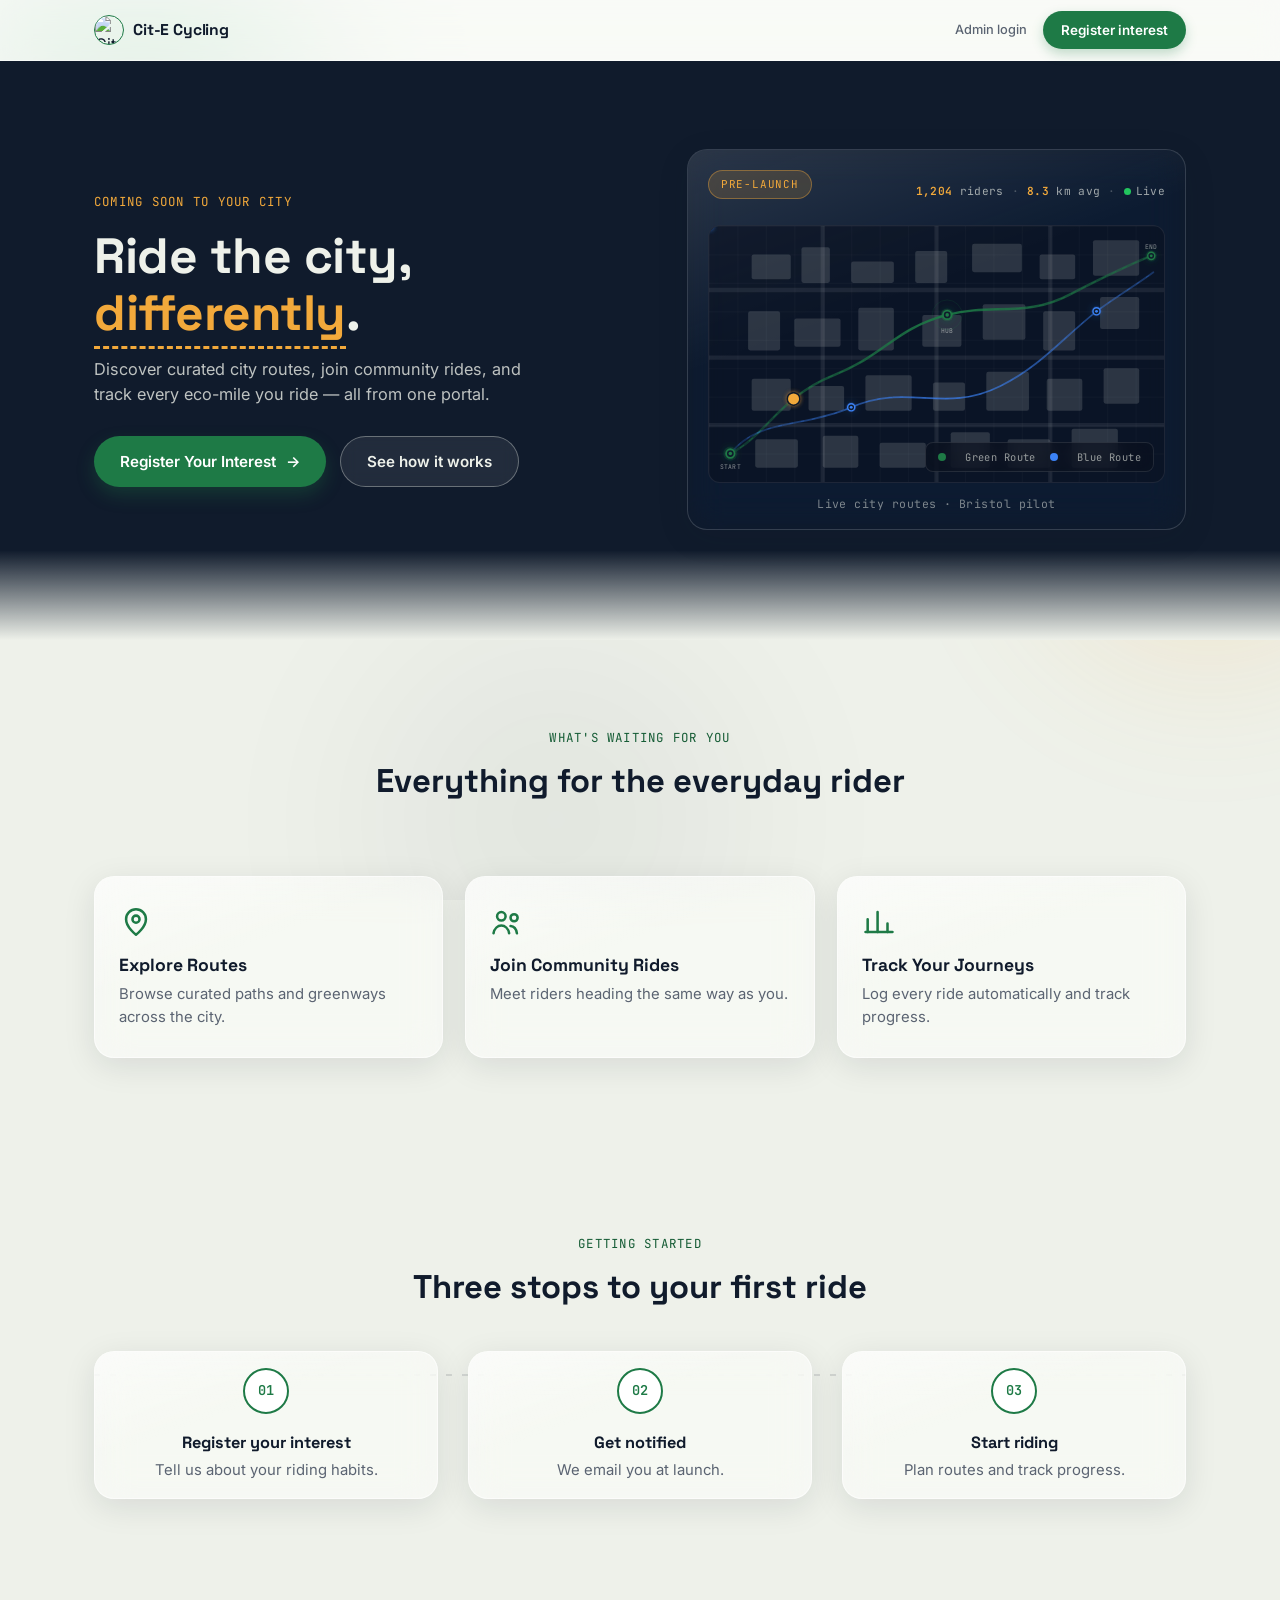
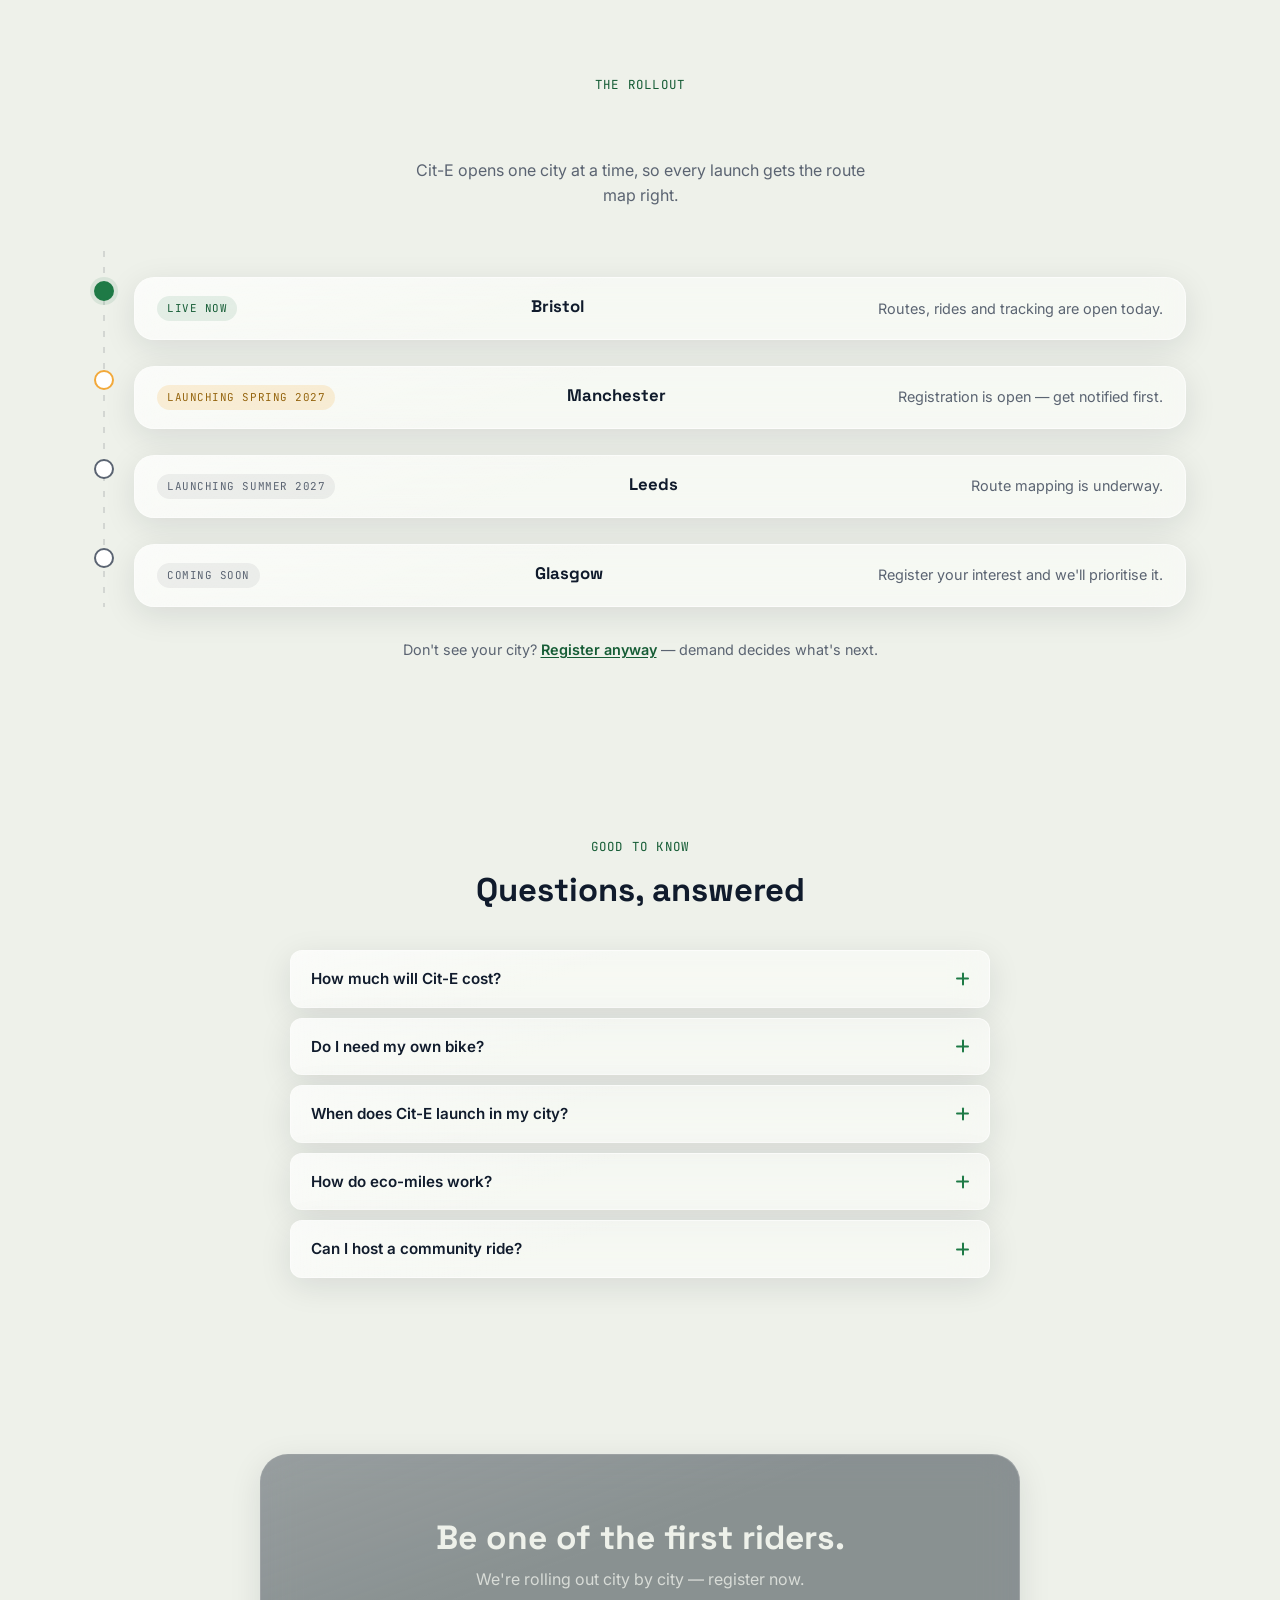
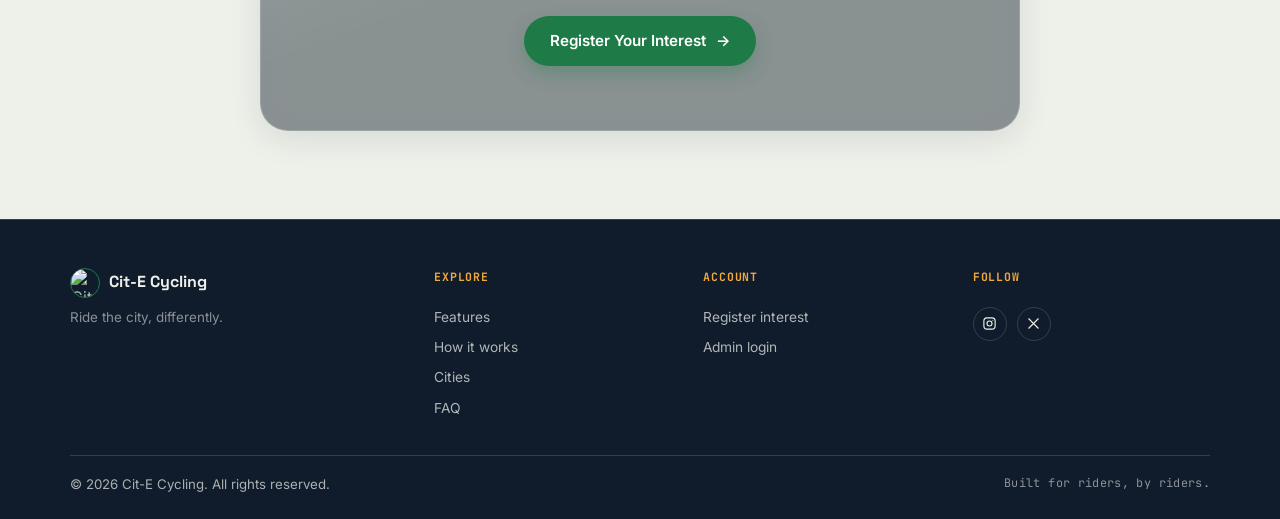
==== commit b4b6daf8: "update" ====
--- a/index.html
+++ b/index.html
@@ -9,12 +9,15 @@
 
     <link rel="preconnect" href="https://fonts.googleapis.com">
     <link rel="preconnect" href="https://fonts.gstatic.com" crossorigin>
-
     <link
         href="https://fonts.googleapis.com/css2?family=Space+Grotesk:wght@500;600;700&family=Inter:wght@400;500;600;700&family=JetBrains+Mono:wght@400;500;600&display=swap"
         rel="stylesheet">
 
     <link rel="stylesheet" href="index.css">
+    <style>
+        
+    </style>
+
 </head>
 
 <body>
@@ -37,21 +40,16 @@
 
             <button class="nav-toggle" id="navToggle" aria-expanded="false" aria-controls="navMenu"
                 aria-label="Toggle menu">
+                <span></span>
+                <span></span>
+                <span></span>
             </button>
-
-            <!-- <div class="nav-menu" id="navMenu">
-                <ul class="nav-links">
-                    <li><a href="#features">Features</a></li>
-                    <li><a href="#how">How it works</a></li>
-                    <li><a href="#cities">Cities</a></li>
-                    <li><a href="#faq">FAQ</a></li>
-                </ul> -->
 
             <div class="nav-actions">
                 <a href="admin_login.html" class="nav-admin">Admin login</a>
                 <a href="register_form.html" class="btn btn-primary btn-sm">Register interest</a>
             </div>
-        </div>
+
         </div>
     </nav>
 
@@ -81,52 +79,179 @@
                 </div>
 
                 <div class="hero-visual glass glass-dark reveal" data-reveal data-reveal-delay="1" data-glow>
-                    <span class="badge">Pre&#8209;launch</span>
-
-                    <svg class="route-svg" viewBox="0 0 640 380" preserveAspectRatio="xMidYMid meet" aria-hidden="true">
-                        <defs>
-                            <pattern id="cityGrid" width="40" height="40" patternUnits="userSpaceOnUse">
-                                <path d="M0,0 H40 M0,0 V40" class="grid-line" />
-                            </pattern>
-                            <filter id="markerGlow" x="-50%" y="-50%" width="200%" height="200%">
-                                <feGaussianBlur stdDeviation="3" result="blur" />
-                                <feMerge>
-                                    <feMergeNode in="blur" />
-                                    <feMergeNode in="SourceGraphic" />
-                                </feMerge>
-                            </filter>
-                        </defs>
-
-                        <rect x="0" y="0" width="640" height="380" fill="url(#cityGrid)" />
-
-                        <!-- primary route -->
-                        <path class="route-path"
-                            d="M30,330 C110,300 90,230 180,205 C260,182 240,130 340,115 C410,105 460,135 540,70" />
-
-                        <!-- secondary route, blue accent -->
-                        <path class="route-path-alt"
-                            d="M30,330 C90,260 150,290 220,250 C300,205 340,250 420,210 C480,180 500,140 560,90" />
-
-                        <!-- main hubs -->
-                        <circle class="hub" cx="30" cy="330" r="7" />
-                        <circle class="hub" cx="340" cy="115" r="7" />
-                        <circle class="hub" cx="540" cy="70" r="7" />
-
-                        <!-- secondary hubs, blue -->
-                        <circle class="hub-blue" cx="220" cy="250" r="5" />
-                        <circle class="hub-blue" cx="560" cy="90" r="5" />
-
-                        <!-- live pulse ring on the central hub -->
-                        <circle class="pulse-ring" cx="340" cy="115" r="14">
-                            <animate attributeName="r" values="10;24;10" dur="2.4s" repeatCount="indefinite" />
-                            <animate attributeName="opacity" values="0.6;0;0.6" dur="2.4s" repeatCount="indefinite" />
-                        </circle>
-
-                        <!-- traveling marker -->
-                        <circle class="route-marker" cx="0" cy="0" r="9" filter="url(#markerGlow)" />
-                    </svg>
-
-                    <p class="visual-caption">Your route, mapped and ready</p>
+                    <div class="map-header">
+                        <span class="badge">Pre&#8209;launch</span>
+                        <div class="map-stats">
+                            <span class="map-stat"><span class="map-stat-val" id="statRiders">1,204</span> riders</span>
+                            <span class="map-stat-sep">&middot;</span>
+                            <span class="map-stat"><span class="map-stat-val" id="statKm">8.3</span> km avg</span>
+                            <span class="map-stat-sep">&middot;</span>
+                            <span class="map-stat live-dot-wrap"><span class="live-dot"></span> Live</span>
+                        </div>
+                    </div>
+
+                    <div class="map-wrap">
+                        <svg id="cityMap" class="route-svg" viewBox="0 0 640 360" preserveAspectRatio="xMidYMid meet"
+                            aria-hidden="true">
+                            <defs>
+                                <pattern id="cityGrid" width="40" height="40" patternUnits="userSpaceOnUse">
+                                    <path d="M40,0 L0,0 L0,40" fill="none" stroke="rgba(238,241,234,0.07)"
+                                        stroke-width="1" />
+                                </pattern>
+                                <filter id="markerGlow" x="-80%" y="-80%" width="260%" height="260%">
+                                    <feGaussianBlur stdDeviation="4" result="blur" />
+                                    <feMerge>
+                                        <feMergeNode in="blur" />
+                                        <feMergeNode in="SourceGraphic" />
+                                    </feMerge>
+                                </filter>
+                                <filter id="hubGlow" x="-100%" y="-100%" width="300%" height="300%">
+                                    <feGaussianBlur stdDeviation="5" result="blur" />
+                                    <feMerge>
+                                        <feMergeNode in="blur" />
+                                        <feMergeNode in="SourceGraphic" />
+                                    </feMerge>
+                                </filter>
+                                <linearGradient id="routeGrad" x1="0%" y1="0%" x2="100%" y2="0%">
+                                    <stop offset="0%" stop-color="#1e7a46" stop-opacity="0.3" />
+                                    <stop offset="50%" stop-color="#1e7a46" stop-opacity="0.9" />
+                                    <stop offset="100%" stop-color="#1e7a46" stop-opacity="0.4" />
+                                </linearGradient>
+                                <linearGradient id="routeGradBlue" x1="0%" y1="0%" x2="100%" y2="0%">
+                                    <stop offset="0%" stop-color="#3b82f6" stop-opacity="0.2" />
+                                    <stop offset="50%" stop-color="#3b82f6" stop-opacity="0.7" />
+                                    <stop offset="100%" stop-color="#3b82f6" stop-opacity="0.3" />
+                                </linearGradient>
+                                <clipPath id="mapClip">
+                                    <rect width="640" height="360" />
+                                </clipPath>
+                            </defs>
+
+                            <rect width="640" height="360" fill="url(#cityGrid)" />
+
+                            <!-- Building footprints -->
+                            <g clip-path="url(#mapClip)" opacity="0.15">
+                                <rect x="60" y="40" width="55" height="35" rx="3" fill="#eef1ea" />
+                                <rect x="130" y="30" width="40" height="50" rx="3" fill="#eef1ea" />
+                                <rect x="200" y="50" width="60" height="30" rx="3" fill="#eef1ea" />
+                                <rect x="290" y="35" width="45" height="45" rx="3" fill="#eef1ea" />
+                                <rect x="370" y="25" width="70" height="40" rx="3" fill="#eef1ea" />
+                                <rect x="465" y="40" width="50" height="35" rx="3" fill="#eef1ea" />
+                                <rect x="540" y="20" width="65" height="50" rx="3" fill="#eef1ea" />
+                                <rect x="55" y="120" width="45" height="55" rx="3" fill="#eef1ea" />
+                                <rect x="120" y="130" width="65" height="40" rx="3" fill="#eef1ea" />
+                                <rect x="210" y="115" width="50" height="60" rx="3" fill="#eef1ea" />
+                                <rect x="300" y="125" width="55" height="45" rx="3" fill="#eef1ea" />
+                                <rect x="385" y="110" width="60" height="50" rx="3" fill="#eef1ea" />
+                                <rect x="470" y="120" width="45" height="55" rx="3" fill="#eef1ea" />
+                                <rect x="550" y="100" width="55" height="45" rx="3" fill="#eef1ea" />
+                                <rect x="60" y="215" width="55" height="45" rx="3" fill="#eef1ea" />
+                                <rect x="140" y="225" width="50" height="35" rx="3" fill="#eef1ea" />
+                                <rect x="220" y="210" width="65" height="50" rx="3" fill="#eef1ea" />
+                                <rect x="315" y="220" width="45" height="40" rx="3" fill="#eef1ea" />
+                                <rect x="390" y="205" width="60" height="55" rx="3" fill="#eef1ea" />
+                                <rect x="475" y="215" width="50" height="45" rx="3" fill="#eef1ea" />
+                                <rect x="555" y="200" width="50" height="50" rx="3" fill="#eef1ea" />
+                                <rect x="65" y="300" width="60" height="40" rx="3" fill="#eef1ea" />
+                                <rect x="160" y="295" width="50" height="45" rx="3" fill="#eef1ea" />
+                                <rect x="240" y="305" width="65" height="35" rx="3" fill="#eef1ea" />
+                                <rect x="340" y="290" width="55" height="50" rx="3" fill="#eef1ea" />
+                                <rect x="420" y="300" width="60" height="40" rx="3" fill="#eef1ea" />
+                                <rect x="510" y="285" width="65" height="55" rx="3" fill="#eef1ea" />
+                            </g>
+
+                            <!-- Road grid -->
+                            <g stroke="rgba(238,241,234,0.08)" stroke-width="6" fill="none" stroke-linecap="round">
+                                <line x1="0" y1="90" x2="640" y2="90" />
+                                <line x1="0" y1="185" x2="640" y2="185" />
+                                <line x1="0" y1="280" x2="640" y2="280" />
+                                <line x1="160" y1="0" x2="160" y2="360" />
+                                <line x1="320" y1="0" x2="320" y2="360" />
+                                <line x1="480" y1="0" x2="480" y2="360" />
+                            </g>
+
+                            <!-- Primary route path (used for animateMotion) -->
+                            <path id="primaryPath"
+                                d="M30,320 C80,295 100,240 175,210 C250,180 260,145 335,125 C400,108 445,130 510,95 C555,72 590,55 622,42"
+                                fill="none" stroke="url(#routeGrad)" stroke-width="3.5" stroke-linecap="round" />
+                            <path
+                                d="M30,320 C80,295 100,240 175,210 C250,180 260,145 335,125 C400,108 445,130 510,95 C555,72 590,55 622,42"
+                                fill="none" stroke="rgba(30,122,70,0.5)" stroke-width="1.5" stroke-dasharray="6 10"
+                                stroke-linecap="round" />
+
+                            <!-- Alt route -->
+                            <path id="altPath"
+                                d="M30,320 C70,270 130,285 200,255 C280,220 330,265 410,225 C465,198 495,160 545,120 C575,98 605,80 625,65"
+                                fill="none" stroke="url(#routeGradBlue)" stroke-width="2.5" stroke-linecap="round" />
+                            <path
+                                d="M30,320 C70,270 130,285 200,255 C280,220 330,265 410,225 C465,198 495,160 545,120 C575,98 605,80 625,65"
+                                fill="none" stroke="rgba(59,130,246,0.4)" stroke-width="1" stroke-dasharray="4 12"
+                                stroke-linecap="round" />
+
+                            <!-- Hub: start -->
+                            <circle cx="30" cy="320" r="10" fill="rgba(30,122,70,0.2)" filter="url(#hubGlow)" />
+                            <circle cx="30" cy="320" r="6" fill="#101b2c" stroke="#1e7a46" stroke-width="2.5" />
+                            <circle cx="30" cy="320" r="2.5" fill="#1e7a46" />
+
+                            <!-- Hub: central pulse -->
+                            <circle cx="335" cy="125" r="20" fill="none" stroke="#1e7a46" stroke-width="1.2"
+                                opacity="0.5">
+                                <animate attributeName="r" values="12;26;12" dur="2.6s" repeatCount="indefinite" />
+                                <animate attributeName="opacity" values="0.5;0;0.5" dur="2.6s"
+                                    repeatCount="indefinite" />
+                            </circle>
+                            <circle cx="335" cy="125" r="9" fill="rgba(30,122,70,0.25)" filter="url(#hubGlow)" />
+                            <circle cx="335" cy="125" r="6" fill="#101b2c" stroke="#1e7a46" stroke-width="2.5" />
+                            <circle cx="335" cy="125" r="2.5" fill="#1e7a46" />
+
+                            <!-- Hub: end -->
+                            <circle cx="622" cy="42" r="8" fill="rgba(30,122,70,0.2)" filter="url(#hubGlow)" />
+                            <circle cx="622" cy="42" r="5" fill="#101b2c" stroke="#1e7a46" stroke-width="2" />
+                            <circle cx="622" cy="42" r="2" fill="#1e7a46" />
+
+                            <!-- Blue hubs -->
+                            <circle cx="200" cy="255" r="7" fill="rgba(59,130,246,0.2)" filter="url(#hubGlow)" />
+                            <circle cx="200" cy="255" r="5" fill="#101b2c" stroke="#3b82f6" stroke-width="2" />
+                            <circle cx="200" cy="255" r="2" fill="#3b82f6" />
+
+                            <circle cx="545" cy="120" r="7" fill="rgba(59,130,246,0.2)" filter="url(#hubGlow)" />
+                            <circle cx="545" cy="120" r="5" fill="#101b2c" stroke="#3b82f6" stroke-width="2" />
+                            <circle cx="545" cy="120" r="2" fill="#3b82f6" />
+
+                            <!-- Labels -->
+                            <text x="30" y="342" text-anchor="middle" font-family="JetBrains Mono, monospace"
+                                font-size="9" fill="rgba(238,241,234,0.55)" letter-spacing="0.05em">START</text>
+                            <text x="335" y="150" text-anchor="middle" font-family="JetBrains Mono, monospace"
+                                font-size="9" fill="rgba(238,241,234,0.55)" letter-spacing="0.05em">HUB</text>
+                            <text x="622" y="32" text-anchor="middle" font-family="JetBrains Mono, monospace"
+                                font-size="9" fill="rgba(238,241,234,0.55)" letter-spacing="0.05em">END</text>
+
+                            <!-- Blue rider -->
+                            <circle id="riderBlue" r="6" fill="#3b82f6" stroke="#101b2c" stroke-width="2"
+                                filter="url(#markerGlow)">
+                                <animateMotion dur="14s" repeatCount="indefinite" begin="3s">
+                                    <mpath href="#altPath" />
+                                </animateMotion>
+                            </circle>
+
+                            <!-- Main amber rider -->
+                            <circle id="riderMain" r="9" fill="#f2a93b" stroke="#101b2c" stroke-width="2.5"
+                                filter="url(#markerGlow)">
+                                <animateMotion dur="10s" repeatCount="indefinite">
+                                    <mpath href="#primaryPath" />
+                                </animateMotion>
+                            </circle>
+                        </svg>
+
+                        <div class="map-overlay">
+                            <div class="map-legend">
+                                <span class="legend-dot legend-green"></span><span>Green Route</span>
+                                <span class="legend-dot legend-blue"></span><span>Blue Route</span>
+                            </div>
+                        </div>
+                    </div>
+
+                    <p class="visual-caption">Live city routes &middot; Bristol pilot</p>
                 </div>
 
             </div>
@@ -136,10 +261,10 @@
         <section class="features" id="features" aria-labelledby="features-heading">
             <div class="container">
                 <p class="eyebrow eyebrow-on-light reveal" data-reveal>What's waiting for you</p>
-                <h2 id="features-heading" class="section-heading reveal" data-reveal>Everything for the everyday rider
-                </h2>
-                <p class="section-intro reveal" data-reveal>Once Cit-E opens in your city, here's what's waiting for
-                    you.</p>
+                <h2 id="features-heading" class="section-heading reveal" data-reveal>Everything for the everyday
+                    rider</h2>
+                <p class="section-intro reveal" data-reveal>Once Cit-E opens in your city, here's what's waiting
+                    for you.</p>
 
                 <div class="feature-grid">
                     <article class="feature-card glass reveal" data-reveal data-glow>
@@ -178,7 +303,8 @@
         <section class="how-it-works" id="how" aria-labelledby="how-heading">
             <div class="container">
                 <p class="eyebrow eyebrow-on-light reveal" data-reveal>Getting started</p>
-                <h2 id="how-heading" class="section-heading reveal" data-reveal>Three stops to your first ride</h2>
+                <h2 id="how-heading" class="section-heading reveal" data-reveal>Three stops to your first ride
+                </h2>
 
                 <ol class="step-list">
                     <li class="step-item glass reveal" data-reveal>
@@ -213,8 +339,8 @@
             <div class="container">
                 <p class="eyebrow eyebrow-on-light reveal" data-reveal>The rollout</p>
                 <h2 id="cities-heading" class="section-heading reveal" data-reveal>Where we're riding next</h2>
-                <p class="section-intro reveal" data-reveal>Cit-E opens one city at a time, so every launch gets the
-                    route map right.</p>
+                <p class="section-intro reveal" data-reveal>Cit-E opens one city at a time, so every launch gets
+                    the route map right.</p>
 
                 <ul class="city-track">
                     <li class="city-stop is-live reveal" data-reveal>
@@ -288,8 +414,8 @@
                         </button>
                         <div class="faq-panel" id="faq-panel-2" role="region" aria-labelledby="faq-control-2">
                             <div class="faq-panel-inner">
-                                <p>No — Cit-E works with your own bike or a city bike-share partner, depending on what's
-                                    available where you live.</p>
+                                <p>No — Cit-E works with your own bike or a city bike-share partner, depending on
+                                    what's available where you live.</p>
                             </div>
                         </div>
                     </div>
@@ -316,8 +442,8 @@
                         </button>
                         <div class="faq-panel" id="faq-panel-4" role="region" aria-labelledby="faq-control-4">
                             <div class="faq-panel-inner">
-                                <p>Every tracked ride logs the distance and estimated emissions saved versus driving,
-                                    building into a running total on your profile.</p>
+                                <p>Every tracked ride logs the distance and estimated emissions saved versus
+                                    driving, building into a running total on your profile.</p>
                             </div>
                         </div>
                     </div>
@@ -330,8 +456,8 @@
                         </button>
                         <div class="faq-panel" id="faq-panel-5" role="region" aria-labelledby="faq-control-5">
                             <div class="faq-panel-inner">
-                                <p>Yes. Once your city is live, any rider can propose a route and open it up for others
-                                    to join.</p>
+                                <p>Yes. Once your city is live, any rider can propose a route and open it up for
+                                    others to join.</p>
                             </div>
                         </div>
                     </div>
@@ -345,7 +471,6 @@
                 <div class="cta-inner glass glass-dark reveal" data-reveal data-glow>
                     <h2>Be one of the first riders.</h2>
                     <p>We're rolling out city by city — register now.</p>
-
                     <a href="register_form.html" class="btn btn-primary">
                         Register Your Interest <span aria-hidden="true">&rarr;</span>
                     </a>
@@ -398,6 +523,7 @@
                     </a>
                 </div>
             </div>
+
         </div>
 
         <div class="container footer-bottom">
--- a/index.css
+++ b/index.css
@@ -1,7 +1,8 @@
 /* ============================================
-   Cit-E Cycling — design tokens
+   TOKENS / VARIABLES
    ============================================ */
 :root {
+  /* Public-site palette */
   --ink: #101b2c;
   --paper: #eef1ea;
   --surface: #ffffff;
@@ -13,20 +14,38 @@
   --hairline: rgba(16, 27, 44, 0.12);
   --hairline-light: rgba(238, 241, 234, 0.16);
 
-  --font-display: "Space Grotesk", "Helvetica Neue", Arial, sans-serif;
-  --font-body: "Inter", "Helvetica Neue", Arial, sans-serif;
-  --font-mono: "JetBrains Mono", "SFMono-Regular", Menlo, monospace;
-
+  /* Admin dashboard palette */
+  --admin-surface: #111614;
+  --admin-panel: #181d1b;
+  --admin-card: #1e2422;
+  --admin-card-border: rgba(255, 255, 255, 0.07);
+  --volt: #c8f53a;
+  --volt-dim: rgba(200, 245, 58, 0.12);
+  --volt-dark: #9abf1e;
+  --admin-danger-bg: rgba(224, 82, 82, 0.12);
+  --admin-success: #3ecf8e;
+  --admin-success-bg: rgba(62, 207, 142, 0.1);
+  --admin-warn: #f5a623;
+  --admin-warn-bg: rgba(245, 166, 35, 0.1);
+  --admin-sidebar-w: 240px;
+
+  /* Typography */
+  --font-display: "Syne", "Space Grotesk", "Helvetica Neue", Arial, sans-serif;
+  --font-body: "DM Sans", "Inter", "Helvetica Neue", Arial, sans-serif;
+  --font-mono: "DM Mono", "JetBrains Mono", "SFMono-Regular", Menlo, monospace;
+
+  /* Layout */
   --container: 1140px;
   --radius-sm: 12px;
   --radius-md: 20px;
   --radius-pill: 999px;
 
+  /* Motion */
   --ease: cubic-bezier(0.4, 0, 0.2, 1);
   --dur-fast: 0.18s;
   --dur-base: 0.3s;
 
-  /* glass */
+  /* Glass */
   --glass-bg: rgba(255, 255, 255, 0.5);
   --glass-bg-strong: rgba(255, 255, 255, 0.68);
   --glass-bg-dark: rgba(16, 27, 44, 0.45);
@@ -37,9 +56,11 @@
 }
 
 /* ============================================
-   Reset & base
-   ============================================ */
-* {
+   RESET
+   ============================================ */
+*,
+*::before,
+*::after {
   margin: 0;
   padding: 0;
   box-sizing: border-box;
@@ -63,12 +84,10 @@
   display: block;
   max-width: 100%;
 }
-
 a {
   color: inherit;
   text-decoration: none;
 }
-
 ul,
 ol {
   list-style: none;
@@ -79,7 +98,7 @@
 h3 {
   font-family: var(--font-display);
   line-height: 1.15;
-  font-weight: 600;
+  font-weight: 700;
 }
 
 button,
@@ -94,6 +113,9 @@
   border-radius: 4px;
 }
 
+/* ============================================
+   LAYOUT UTILITIES
+   ============================================ */
 .container {
   width: 100%;
   max-width: var(--container);
@@ -110,7 +132,6 @@
   padding: 10px 16px;
   z-index: 200;
 }
-
 .skip-link:focus {
   left: 16px;
   top: 16px;
@@ -122,7 +143,7 @@
 }
 
 /* ============================================
-   Ambient gradient backdrop
+   BACKGROUND DECOR (public pages)
    ============================================ */
 .bg-decor {
   position: fixed;
@@ -176,7 +197,6 @@
     transform: translate(40px, 60px) scale(1.08);
   }
 }
-
 @keyframes drift-b {
   from {
     transform: translate(0, 0) scale(1);
@@ -187,7 +207,7 @@
 }
 
 /* ============================================
-   Scroll reveal
+   REVEAL ANIMATION
    ============================================ */
 .reveal {
   opacity: 0;
@@ -197,14 +217,13 @@
     transform 0.5s var(--ease);
   transition-delay: calc(var(--reveal-delay, 0) * 80ms);
 }
-
 .reveal.is-visible {
   opacity: 1;
   transform: translateY(0);
 }
 
 /* ============================================
-   Glassmorphism — shared surface treatment
+   GLASS
    ============================================ */
 .glass {
   position: relative;
@@ -216,7 +235,6 @@
   isolation: isolate;
   overflow: hidden;
 }
-
 .glass::before {
   content: "";
   position: absolute;
@@ -229,7 +247,6 @@
   pointer-events: none;
   z-index: 0;
 }
-
 .glass > * {
   position: relative;
   z-index: 1;
@@ -240,7 +257,6 @@
   border-color: var(--glass-border-dark);
   color: var(--paper);
 }
-
 .glass-dark::before {
   background: linear-gradient(
     160deg,
@@ -249,7 +265,6 @@
   );
 }
 
-/* Cursor-tracked glow — set via JS custom properties --mx / --my */
 [data-glow]::after {
   content: "";
   position: absolute;
@@ -264,7 +279,6 @@
   pointer-events: none;
   z-index: 0;
 }
-
 [data-glow].glass-dark::after {
   background: radial-gradient(
     260px circle at var(--mx, 50%) var(--my, 50%),
@@ -272,13 +286,12 @@
     transparent 65%
   );
 }
-
 [data-glow]:hover::after {
   opacity: 1;
 }
 
 /* ============================================
-   Buttons
+   BUTTONS
    ============================================ */
 .btn {
   display: inline-flex;
@@ -299,15 +312,13 @@
 
 .btn-primary {
   background-color: var(--route-green);
-  color: #ffffff;
+  color: #fff;
   box-shadow: 0 8px 18px rgba(30, 122, 70, 0.3);
 }
-
 .btn-primary:hover {
   background-color: var(--route-green-deep);
   transform: translateY(-1px);
 }
-
 .btn-primary:active {
   transform: translateY(0);
 }
@@ -319,7 +330,6 @@
   color: var(--paper);
   border: 1.5px solid rgba(238, 241, 234, 0.35);
 }
-
 .btn-ghost:hover {
   border-color: var(--signal-amber);
   color: var(--signal-amber);
@@ -339,7 +349,7 @@
 }
 
 /* ============================================
-   Navbar — small, frosted, unchanged content
+   NAVBAR (public)
    ============================================ */
 .navbar {
   background-color: rgba(255, 255, 255, 0.65);
@@ -353,7 +363,6 @@
     box-shadow var(--dur-base) var(--ease),
     background-color var(--dur-base) var(--ease);
 }
-
 .navbar.is-scrolled {
   background-color: rgba(255, 255, 255, 0.85);
   box-shadow: 0 4px 20px rgba(16, 27, 44, 0.07);
@@ -373,7 +382,6 @@
   gap: 9px;
   flex-shrink: 0;
 }
-
 .logo img {
   width: 30px;
   height: 30px;
@@ -381,17 +389,15 @@
   border: 1.5px solid var(--route-green);
   object-fit: cover;
 }
-
 .logo-text {
   font-family: var(--font-display);
-  font-weight: 600;
+  font-weight: 700;
   font-size: 0.98rem;
   letter-spacing: -0.01em;
   color: var(--ink);
   white-space: nowrap;
 }
 
-/* Mobile menu toggle */
 .nav-toggle {
   display: none;
   flex-direction: column;
@@ -405,7 +411,6 @@
   cursor: pointer;
   z-index: 110;
 }
-
 .nav-toggle span {
   display: block;
   width: 20px;
@@ -416,15 +421,12 @@
     transform var(--dur-fast) var(--ease),
     opacity var(--dur-fast) var(--ease);
 }
-
 .nav-toggle[aria-expanded="true"] span:nth-child(1) {
   transform: translateY(7px) rotate(45deg);
 }
-
 .nav-toggle[aria-expanded="true"] span:nth-child(2) {
   opacity: 0;
 }
-
 .nav-toggle[aria-expanded="true"] span:nth-child(3) {
   transform: translateY(-7px) rotate(-45deg);
 }
@@ -434,13 +436,11 @@
   align-items: center;
   gap: 30px;
 }
-
 .nav-links {
   display: flex;
   align-items: center;
   gap: 24px;
 }
-
 .nav-links a {
   position: relative;
   font-size: 0.88rem;
@@ -449,7 +449,6 @@
   padding: 4px 0;
   transition: color var(--dur-fast) var(--ease);
 }
-
 .nav-links a:hover {
   color: var(--ink);
 }
@@ -459,30 +458,35 @@
   align-items: center;
   gap: 16px;
 }
-
 .nav-admin {
   font-size: 0.8rem;
   font-weight: 500;
   color: var(--asphalt);
   transition: color var(--dur-fast) var(--ease);
 }
-
 .nav-admin:hover {
   color: var(--ink);
   text-decoration: underline;
 }
 
-/* Mobile menu surface also gets the glass treatment */
-@media (max-width: 767px) {
-  .nav-menu {
-    background-color: rgba(255, 255, 255, 0.92);
-    backdrop-filter: blur(16px);
-    -webkit-backdrop-filter: blur(16px);
-  }
-}
-
-/* ============================================
-   Hero
+/* ============================================
+   EYEBROW / LABELS
+   ============================================ */
+.eyebrow {
+  font-family: var(--font-mono);
+  font-size: 0.78rem;
+  letter-spacing: 0.1em;
+  text-transform: uppercase;
+  color: var(--signal-amber);
+  margin-bottom: 16px;
+}
+.eyebrow-on-light {
+  color: var(--route-green-deep);
+  text-align: center;
+}
+
+/* ============================================
+   HERO
    ============================================ */
 .hero {
   position: relative;
@@ -497,7 +501,6 @@
   overflow: hidden;
   padding: clamp(48px, 8vw, 88px) 0 clamp(64px, 9vw, 110px);
 }
-
 .hero::after {
   content: "";
   position: absolute;
@@ -508,43 +511,24 @@
   background: linear-gradient(to bottom, transparent, var(--paper));
   pointer-events: none;
 }
-
 .hero-inner {
   display: grid;
   gap: 44px;
   align-items: center;
 }
-
 .hero-content {
   text-align: center;
 }
-
-.eyebrow {
-  font-family: var(--font-mono);
-  font-size: 0.78rem;
-  letter-spacing: 0.1em;
-  text-transform: uppercase;
-  color: var(--signal-amber);
-  margin-bottom: 16px;
-}
-
-.eyebrow-on-light {
-  color: var(--route-green-deep);
-  text-align: center;
-}
-
 .hero h1 {
   font-size: clamp(2rem, 4.6vw, 3.1rem);
   margin-bottom: 16px;
   letter-spacing: -0.01em;
 }
-
 .accent {
   color: var(--signal-amber);
   border-bottom: 3px dashed var(--signal-amber);
   padding-bottom: 2px;
 }
-
 .hero-lead {
   font-size: 1.02rem;
   color: rgba(238, 241, 234, 0.78);
@@ -552,10 +536,178 @@
   margin: 0 auto 28px;
 }
 
+/* ============================================
+   HERO VISUAL / MAP
+   ============================================ */
 .hero-visual {
+  border-radius: var(--radius-md);
+  padding: 20px 20px 16px;
+  display: flex;
+  flex-direction: column;
+  gap: 12px;
+}
+
+.map-header {
+  display: flex;
+  align-items: center;
+  justify-content: space-between;
+  flex-wrap: wrap;
+  gap: 10px;
+}
+.map-stats {
+  display: flex;
+  align-items: center;
+  gap: 8px;
+  font-family: var(--font-mono);
+  font-size: 0.7rem;
+  color: rgba(238, 241, 234, 0.65);
+  letter-spacing: 0.03em;
+}
+.map-stat-sep {
+  opacity: 0.4;
+}
+.map-stat-val {
+  color: var(--signal-amber);
+  font-weight: 600;
+}
+.live-dot-wrap {
+  display: flex;
+  align-items: center;
+  gap: 5px;
+}
+.live-dot {
+  display: inline-block;
+  width: 7px;
+  height: 7px;
+  border-radius: 50%;
+  background: #22c55e;
+  box-shadow: 0 0 0 0 rgba(34, 197, 94, 0.5);
+  animation: livePulse 1.8s ease-in-out infinite;
+}
+@keyframes livePulse {
+  0% {
+    box-shadow: 0 0 0 0 rgba(34, 197, 94, 0.6);
+  }
+  70% {
+    box-shadow: 0 0 0 7px rgba(34, 197, 94, 0);
+  }
+  100% {
+    box-shadow: 0 0 0 0 rgba(34, 197, 94, 0);
+  }
+}
+
+.map-wrap {
+  position: relative;
+  border-radius: 12px;
+  overflow: hidden;
+  background: rgba(10, 18, 32, 0.6);
+  border: 1px solid rgba(255, 255, 255, 0.08);
+}
+.route-svg {
+  width: 100%;
+  height: auto;
+  display: block;
+}
+
+.map-overlay {
+  position: absolute;
+  bottom: 10px;
+  right: 10px;
+}
+.map-legend {
+  display: flex;
+  align-items: center;
+  gap: 14px;
+  background: rgba(10, 18, 32, 0.7);
+  backdrop-filter: blur(8px);
+  border: 1px solid rgba(255, 255, 255, 0.1);
+  border-radius: 8px;
+  padding: 6px 12px;
+  font-family: var(--font-mono);
+  font-size: 0.65rem;
+  color: rgba(238, 241, 234, 0.6);
+  letter-spacing: 0.04em;
+}
+.legend-dot {
+  display: inline-block;
+  width: 8px;
+  height: 8px;
+  border-radius: 50%;
+  margin-right: 5px;
+}
+.legend-green {
+  background: #1e7a46;
+}
+.legend-blue {
+  background: #3b82f6;
+}
+
+.visual-caption {
+  font-family: var(--font-mono);
+  font-size: 0.72rem;
+  letter-spacing: 0.04em;
+  color: rgba(238, 241, 234, 0.5);
   text-align: center;
-  border-radius: var(--radius-md);
-  padding: 28px 24px 22px;
+}
+
+/* SVG route elements */
+.grid-line {
+  stroke: rgba(238, 241, 234, 0.08);
+  stroke-width: 1;
+}
+.route-path {
+  fill: none;
+  stroke: rgba(238, 241, 234, 0.45);
+  stroke-width: 3;
+  stroke-linecap: round;
+  stroke-dasharray: 2 12;
+}
+.route-path-alt {
+  fill: none;
+  stroke: rgba(59, 130, 246, 0.5);
+  stroke-width: 2;
+  stroke-linecap: round;
+  stroke-dasharray: 4 10;
+}
+.hub {
+  fill: var(--ink);
+  stroke: var(--route-green);
+  stroke-width: 2.5;
+}
+.hub-blue {
+  fill: var(--ink);
+  stroke: #3b82f6;
+  stroke-width: 2;
+}
+.pulse-ring {
+  fill: none;
+  stroke: var(--route-green);
+  stroke-width: 1.5;
+  opacity: 0.6;
+}
+.route-marker {
+  fill: var(--signal-amber);
+  stroke: var(--ink);
+  stroke-width: 2;
+  animation: travel 9s cubic-bezier(0.45, 0.05, 0.55, 0.95) infinite alternate;
+}
+
+@keyframes travel {
+  0% {
+    transform: translate(20px, 280px);
+  }
+  25% {
+    transform: translate(150px, 170px);
+  }
+  50% {
+    transform: translate(300px, 90px);
+  }
+  75% {
+    transform: translate(400px, 95px);
+  }
+  100% {
+    transform: translate(480px, 50px);
+  }
 }
 
 .badge {
@@ -572,72 +724,14 @@
   margin-bottom: 14px;
 }
 
-.route-svg {
-  width: 100%;
-  height: auto;
-}
-
-.grid-line {
-  stroke: rgba(238, 241, 234, 0.08);
-  stroke-width: 1;
-}
-
-.route-path {
-  fill: none;
-  stroke: rgba(238, 241, 234, 0.45);
-  stroke-width: 3;
-  stroke-linecap: round;
-  stroke-dasharray: 2 12;
-}
-
-.hub {
-  fill: var(--ink);
-  stroke: var(--route-green);
-  stroke-width: 2.5;
-}
-
-.route-marker {
-  fill: var(--signal-amber);
-  stroke: var(--ink);
-  stroke-width: 2;
-  animation: travel 9s cubic-bezier(0.45, 0.05, 0.55, 0.95) infinite alternate;
-}
-
-@keyframes travel {
-  0% {
-    transform: translate(20px, 280px);
-  }
-  25% {
-    transform: translate(150px, 170px);
-  }
-  50% {
-    transform: translate(300px, 90px);
-  }
-  75% {
-    transform: translate(400px, 95px);
-  }
-  100% {
-    transform: translate(480px, 50px);
-  }
-}
-
-.visual-caption {
-  font-family: var(--font-mono);
-  font-size: 0.76rem;
-  letter-spacing: 0.04em;
-  color: rgba(238, 241, 234, 0.6);
-  margin-top: 12px;
-}
-
-/* ============================================
-   Section headings (shared)
+/* ============================================
+   SECTION SHARED
    ============================================ */
 .section-heading {
   font-size: clamp(1.5rem, 3vw, 2.05rem);
   text-align: center;
   margin-bottom: 10px;
 }
-
 .section-intro {
   text-align: center;
   color: var(--asphalt);
@@ -646,19 +740,17 @@
 }
 
 /* ============================================
-   Features
+   FEATURES
    ============================================ */
 .features {
   padding: clamp(52px, 7vw, 88px) 0;
 }
-
 .feature-grid {
   display: grid;
   gap: 22px;
   grid-template-columns: 1fr;
   margin-top: 40px;
 }
-
 .feature-card {
   border-radius: var(--radius-md);
   padding: 28px 24px;
@@ -667,13 +759,11 @@
     transform var(--dur-base) var(--ease),
     background-color var(--dur-base) var(--ease);
 }
-
 .feature-card:hover {
   transform: translateY(-3px);
   box-shadow: 0 16px 36px rgba(16, 27, 44, 0.12);
   background: var(--glass-bg-strong);
 }
-
 .feature-icon {
   width: 34px;
   height: 34px;
@@ -684,31 +774,27 @@
   stroke-linejoin: round;
   margin-bottom: 16px;
 }
-
 .feature-card h3 {
   font-size: 1.1rem;
   margin-bottom: 8px;
 }
-
 .feature-card p {
   color: var(--asphalt);
   font-size: 0.93rem;
 }
 
 /* ============================================
-   How it works
+   HOW IT WORKS
    ============================================ */
 .how-it-works {
   padding: clamp(52px, 7vw, 88px) 0;
 }
-
 .step-list {
   position: relative;
   display: grid;
   gap: 30px;
   margin-top: 44px;
 }
-
 .step-list::before {
   content: "";
   position: absolute;
@@ -722,7 +808,6 @@
     transparent 6px 16px
   );
 }
-
 .step-item {
   position: relative;
   display: flex;
@@ -731,7 +816,6 @@
   border-radius: var(--radius-md);
   padding: 16px 20px;
 }
-
 .step-index {
   position: relative;
   z-index: 1;
@@ -749,24 +833,21 @@
   align-items: center;
   justify-content: center;
 }
-
 .step-body h3 {
   font-size: 1.02rem;
   margin-bottom: 6px;
 }
-
 .step-body p {
   color: var(--asphalt);
   font-size: 0.93rem;
 }
 
 /* ============================================
-   City rollout
+   CITIES
    ============================================ */
 .cities {
   padding: clamp(52px, 7vw, 88px) 0;
 }
-
 .city-track {
   position: relative;
   display: grid;
@@ -774,7 +855,6 @@
   margin-top: 44px;
   padding-top: 26px;
 }
-
 .city-track::before {
   content: "";
   position: absolute;
@@ -788,14 +868,12 @@
     transparent 6px 16px
   );
 }
-
 .city-stop {
   position: relative;
   display: flex;
   gap: 20px;
   align-items: flex-start;
 }
-
 .city-dot {
   flex: 0 0 20px;
   width: 20px;
@@ -807,17 +885,14 @@
   position: relative;
   z-index: 1;
 }
-
 .city-stop.is-live .city-dot {
   border-color: var(--route-green);
   background-color: var(--route-green);
   box-shadow: 0 0 0 4px var(--route-green-tint);
 }
-
 .city-stop.is-next .city-dot {
   border-color: var(--signal-amber);
 }
-
 .city-card {
   flex: 1;
   border-radius: var(--radius-md);
@@ -826,12 +901,10 @@
     box-shadow var(--dur-base) var(--ease),
     background-color var(--dur-base) var(--ease);
 }
-
 .city-card:hover {
   box-shadow: 0 14px 32px rgba(16, 27, 44, 0.1);
   background: var(--glass-bg-strong);
 }
-
 .city-status {
   display: inline-block;
   font-family: var(--font-mono);
@@ -844,34 +917,28 @@
   border-radius: var(--radius-pill);
   margin-bottom: 9px;
 }
-
 .city-stop.is-live .city-status {
   color: var(--route-green-deep);
   background-color: var(--route-green-tint);
 }
-
 .city-stop.is-next .city-status {
   color: #95650f;
   background-color: rgba(242, 169, 59, 0.18);
 }
-
 .city-card h3 {
   font-size: 1.05rem;
   margin-bottom: 4px;
 }
-
 .city-card p {
   color: var(--asphalt);
   font-size: 0.9rem;
 }
-
 .city-note {
   text-align: center;
   color: var(--asphalt);
   font-size: 0.9rem;
   margin-top: 32px;
 }
-
 .city-note a {
   color: var(--route-green-deep);
   font-weight: 600;
@@ -880,24 +947,21 @@
 }
 
 /* ============================================
-   FAQ — accordion
+   FAQ
    ============================================ */
 .faq {
   padding: clamp(52px, 7vw, 88px) 0;
 }
-
 .faq-list {
   max-width: 700px;
   margin: 40px auto 0;
   display: grid;
   gap: 10px;
 }
-
 .faq-item {
   border-radius: var(--radius-sm);
   transition: background-color var(--dur-base) var(--ease);
 }
-
 .faq-trigger {
   width: 100%;
   text-align: left;
@@ -910,7 +974,6 @@
   position: relative;
   color: var(--ink);
 }
-
 .faq-icon {
   position: absolute;
   right: 20px;
@@ -919,7 +982,6 @@
   width: 13px;
   height: 13px;
 }
-
 .faq-icon::before,
 .faq-icon::after {
   content: "";
@@ -930,7 +992,6 @@
     transform var(--dur-base) var(--ease),
     opacity var(--dur-base) var(--ease);
 }
-
 .faq-icon::before {
   left: 0;
   top: 50%;
@@ -938,7 +999,6 @@
   height: 2px;
   transform: translateY(-50%);
 }
-
 .faq-icon::after {
   left: 50%;
   top: 0;
@@ -946,27 +1006,22 @@
   height: 13px;
   transform: translateX(-50%);
 }
-
 .faq-trigger[aria-expanded="true"] .faq-icon::after {
   transform: translateX(-50%) rotate(90deg);
   opacity: 0;
 }
-
 .faq-panel {
   display: grid;
   grid-template-rows: 0fr;
   transition: grid-template-rows var(--dur-base) var(--ease);
 }
-
 .faq-panel.is-open {
   grid-template-rows: 1fr;
 }
-
 .faq-panel-inner {
   overflow: hidden;
   min-height: 0;
 }
-
 .faq-item p {
   color: var(--asphalt);
   font-size: 0.91rem;
@@ -975,12 +1030,11 @@
 }
 
 /* ============================================
-   Closing CTA band
+   CTA BAND
    ============================================ */
 .cta-band {
   padding: clamp(52px, 7vw, 88px) 0;
 }
-
 .cta-inner {
   border-radius: 28px;
   text-align: center;
@@ -988,63 +1042,54 @@
   max-width: 760px;
   margin: 0 auto;
 }
-
 .cta-inner h2 {
   font-size: clamp(1.5rem, 3.2vw, 2.1rem);
   margin-bottom: 10px;
 }
-
 .cta-inner p {
   color: rgba(238, 241, 234, 0.78);
   margin-bottom: 24px;
 }
 
 /* ============================================
-   Footer
+   FOOTER
    ============================================ */
 .footer {
   background-color: var(--ink);
   color: rgba(238, 241, 234, 0.7);
   border-top: 1px solid var(--hairline-light);
 }
-
 .footer-inner {
   display: grid;
   gap: 32px;
   padding: 48px 0 36px;
 }
-
 .footer-brand {
   display: flex;
   flex-direction: column;
   gap: 9px;
 }
-
 .footer-logo {
   display: inline-flex;
   align-items: center;
   gap: 9px;
 }
-
 .footer-logo img {
   width: 30px;
   height: 30px;
   border-radius: 50%;
   border: 1.5px solid var(--route-green);
 }
-
 .footer-logo span {
   font-family: var(--font-display);
-  font-weight: 600;
+  font-weight: 700;
   font-size: 1rem;
   color: var(--paper);
 }
-
 .footer-brand p {
   font-size: 0.84rem;
   color: rgba(238, 241, 234, 0.55);
 }
-
 .footer-col h4 {
   font-family: var(--font-mono);
   font-size: 0.72rem;
@@ -1053,29 +1098,24 @@
   color: var(--signal-amber);
   margin-bottom: 12px;
 }
-
 .footer-col {
   display: flex;
   flex-direction: column;
   gap: 9px;
 }
-
 .footer-col a {
   font-size: 0.86rem;
   color: rgba(238, 241, 234, 0.72);
   transition: color var(--dur-fast) var(--ease);
 }
-
 .footer-col a:hover {
   color: var(--paper);
   text-decoration: underline;
 }
-
 .footer-social {
   display: flex;
   gap: 10px;
 }
-
 .footer-social a {
   width: 34px;
   height: 34px;
@@ -1086,11 +1126,9 @@
   border-radius: 50%;
   transition: border-color var(--dur-fast) var(--ease);
 }
-
 .footer-social a:hover {
   border-color: var(--signal-amber);
 }
-
 .footer-social svg {
   width: 15px;
   height: 15px;
@@ -1098,7 +1136,6 @@
   stroke-width: 1.8;
   fill: none;
 }
-
 .footer-bottom {
   display: flex;
   flex-direction: column;
@@ -1108,7 +1145,6 @@
   border-top: 1px solid var(--hairline-light);
   font-size: 0.83rem;
 }
-
 .footer-tag {
   font-family: var(--font-mono);
   font-size: 0.74rem;
@@ -1117,13 +1153,676 @@
 }
 
 /* ============================================
-   Breakpoints
+   PORTAL / ADMIN PAGES (shared cards)
+   ============================================ */
+.portal-card {
+  border-radius: var(--radius-md);
+  padding: 40px;
+  margin: 0 auto;
+}
+.portal-card-large {
+  max-width: 960px;
+}
+
+.portal-header {
+  margin-bottom: 28px;
+}
+.portal-header h1 {
+  font-size: clamp(1.5rem, 3vw, 2rem);
+  margin-bottom: 8px;
+}
+.portal-header p {
+  color: var(--asphalt);
+  font-size: 0.9rem;
+}
+
+.back-link {
+  display: inline-flex;
+  align-items: center;
+  gap: 6px;
+  font-size: 0.82rem;
+  font-weight: 600;
+  color: var(--asphalt);
+  text-decoration: none;
+  letter-spacing: 0.02em;
+  text-transform: uppercase;
+  margin-bottom: 28px;
+  transition: color 0.15s;
+}
+.back-link:hover {
+  color: var(--ink);
+}
+
+/* Alert boxes */
+.alert-box {
+  display: flex;
+  align-items: flex-start;
+  gap: 12px;
+  padding: 14px 18px;
+  border-radius: var(--radius-sm);
+  font-size: 0.875rem;
+  margin-bottom: 24px;
+  border: 1px solid transparent;
+}
+.alert-box svg {
+  flex-shrink: 0;
+  margin-top: 1px;
+}
+.alert-danger {
+  background: #fdf1f1;
+  color: #b52727;
+  border-color: rgba(224, 82, 82, 0.25);
+}
+.alert-success {
+  background: #edf8f3;
+  color: #1c7a52;
+  border-color: rgba(46, 160, 110, 0.25);
+}
+.alert-info {
+  background: #eef3ff;
+  color: #3a5bd4;
+  border-color: rgba(58, 91, 212, 0.2);
+}
+
+/* Table */
+.table-responsive {
+  overflow-x: auto;
+  border-radius: var(--radius-sm);
+}
+.portal-table {
+  width: 100%;
+  border-collapse: collapse;
+  font-size: 0.875rem;
+}
+.portal-table thead {
+  background: var(--ink);
+}
+.portal-table thead th {
+  font-family: var(--font-mono);
+  font-size: 0.7rem;
+  font-weight: 600;
+  letter-spacing: 0.08em;
+  text-transform: uppercase;
+  color: rgba(238, 241, 234, 0.7);
+  padding: 12px 16px;
+  text-align: left;
+}
+.portal-table tbody tr {
+  border-bottom: 1px solid var(--hairline);
+  transition: background 0.15s;
+}
+.portal-table tbody tr:last-child {
+  border-bottom: none;
+}
+.portal-table tbody tr:hover {
+  background: rgba(30, 122, 70, 0.04);
+}
+.portal-table tbody td {
+  padding: 13px 16px;
+  color: var(--asphalt);
+  vertical-align: middle;
+}
+
+/* Action buttons inside table */
+.action-buttons {
+  display: flex;
+  gap: 8px;
+}
+.btn-action {
+  display: inline-flex;
+  align-items: center;
+  padding: 5px 12px;
+  border-radius: 6px;
+  font-size: 0.78rem;
+  font-weight: 700;
+  text-decoration: none;
+  transition:
+    background 0.15s,
+    color 0.15s;
+  border: 1.5px solid transparent;
+}
+.btn-action-edit {
+  background: rgba(30, 122, 70, 0.1);
+  border-color: rgba(30, 122, 70, 0.3);
+  color: var(--route-green-deep);
+}
+.btn-action-edit:hover {
+  background: var(--route-green);
+  color: #fff;
+}
+.btn-action-delete {
+  background: #fdf1f1;
+  border-color: rgba(224, 82, 82, 0.3);
+  color: #c53030;
+}
+.btn-action-delete:hover {
+  background: #e05252;
+  color: #fff;
+}
+
+/* Status badges */
+.badge-status {
+  display: inline-flex;
+  align-items: center;
+  gap: 6px;
+  padding: 4px 12px;
+  border-radius: var(--radius-pill);
+  font-family: var(--font-mono);
+  font-size: 0.72rem;
+  font-weight: 600;
+  letter-spacing: 0.04em;
+}
+.badge-success {
+  background: var(--route-green-tint);
+  color: var(--route-green-deep);
+  border: 1px solid rgba(30, 122, 70, 0.25);
+}
+.badge-warning {
+  background: rgba(242, 169, 59, 0.15);
+  color: #95650f;
+  border: 1px solid rgba(242, 169, 59, 0.3);
+}
+
+/* ============================================
+   ADMIN DASHBOARD (admin_menu.php)
+   ============================================ */
+body.admin-body {
+  background: var(--admin-surface);
+  color: #d6dbd9;
+  display: flex;
+  flex-direction: column;
+}
+
+/* Sidebar */
+.admin-sidebar {
+  width: var(--admin-sidebar-w);
+  min-height: 100vh;
+  background: var(--admin-panel);
+  border-right: 1px solid var(--admin-card-border);
+  display: flex;
+  flex-direction: column;
+  position: fixed;
+  top: 0;
+  left: 0;
+  bottom: 0;
+  z-index: 50;
+}
+
+.admin-sidebar-logo {
+  display: flex;
+  align-items: center;
+  gap: 10px;
+  padding: 24px 20px 20px;
+  border-bottom: 1px solid var(--admin-card-border);
+}
+.admin-sidebar-logo img {
+  width: 30px;
+  height: 30px;
+  object-fit: contain;
+}
+.admin-sidebar-logo-text {
+  font-family: var(--font-display);
+  font-size: 0.95rem;
+  font-weight: 800;
+  color: #fff;
+  letter-spacing: -0.02em;
+}
+.admin-sidebar-logo-text em {
+  color: var(--volt);
+  font-style: normal;
+}
+
+.admin-sidebar-section {
+  padding: 20px 12px 8px;
+}
+.admin-sidebar-label {
+  font-family: var(--font-mono);
+  font-size: 0.65rem;
+  font-weight: 500;
+  letter-spacing: 0.12em;
+  text-transform: uppercase;
+  color: var(--asphalt);
+  padding: 0 8px;
+  margin-bottom: 6px;
+}
+
+.admin-nav-item {
+  display: flex;
+  align-items: center;
+  gap: 10px;
+  padding: 9px 12px;
+  border-radius: 8px;
+  font-size: 0.875rem;
+  font-weight: 500;
+  color: #9ba8a4;
+  transition:
+    background 0.15s,
+    color 0.15s;
+  cursor: pointer;
+  text-decoration: none;
+}
+.admin-nav-item svg {
+  flex-shrink: 0;
+  opacity: 0.7;
+}
+.admin-nav-item:hover {
+  background: rgba(255, 255, 255, 0.06);
+  color: #d6dbd9;
+}
+.admin-nav-item:hover svg {
+  opacity: 1;
+}
+.admin-nav-item.active {
+  background: var(--volt-dim);
+  color: var(--volt);
+  font-weight: 600;
+}
+.admin-nav-item.active svg {
+  opacity: 1;
+  stroke: var(--volt) !important;
+}
+
+.admin-sidebar-bottom {
+  margin-top: auto;
+  padding: 16px 12px;
+  border-top: 1px solid var(--admin-card-border);
+}
+.admin-sidebar-user {
+  display: flex;
+  align-items: center;
+  gap: 10px;
+  padding: 10px 12px;
+  border-radius: 8px;
+  margin-bottom: 8px;
+}
+.admin-avatar {
+  width: 32px;
+  height: 32px;
+  border-radius: 50%;
+  background: var(--volt-dim);
+  border: 1.5px solid var(--volt-dark);
+  display: flex;
+  align-items: center;
+  justify-content: center;
+  font-family: var(--font-display);
+  font-size: 0.75rem;
+  font-weight: 700;
+  color: var(--volt);
+  flex-shrink: 0;
+}
+.admin-user-name {
+  font-size: 0.82rem;
+  font-weight: 600;
+  color: #d6dbd9;
+  line-height: 1.2;
+}
+.admin-user-role {
+  font-size: 0.72rem;
+  color: var(--asphalt);
+}
+
+.btn-signout {
+  display: flex;
+  align-items: center;
+  gap: 8px;
+  width: 100%;
+  padding: 9px 12px;
+  border-radius: 8px;
+  font-size: 0.82rem;
+  font-weight: 600;
+  color: #e07070;
+  background: transparent;
+  border: 1px solid rgba(224, 82, 82, 0.25);
+  cursor: pointer;
+  transition: background 0.15s;
+  font-family: var(--font-body);
+  text-decoration: none;
+}
+.btn-signout:hover {
+  background: var(--admin-danger-bg);
+  color: #e05252;
+}
+
+/* Main wrapper */
+.admin-main {
+  margin-left: var(--admin-sidebar-w);
+  flex: 1;
+  display: flex;
+  flex-direction: column;
+  min-height: 100vh;
+}
+
+/* Topbar */
+.admin-topbar {
+  height: 60px;
+  border-bottom: 1px solid var(--admin-card-border);
+  display: flex;
+  align-items: center;
+  justify-content: space-between;
+  padding: 0 32px;
+  background: rgba(17, 22, 20, 0.7);
+  backdrop-filter: blur(12px);
+  position: sticky;
+  top: 0;
+  z-index: 40;
+}
+.admin-topbar-title {
+  font-family: var(--font-display);
+  font-size: 0.95rem;
+  font-weight: 700;
+  color: #fff;
+  letter-spacing: -0.01em;
+}
+
+/* DB badge */
+.db-badge {
+  display: inline-flex;
+  align-items: center;
+  gap: 6px;
+  padding: 4px 12px;
+  border-radius: 999px;
+  font-family: var(--font-mono);
+  font-size: 0.7rem;
+  font-weight: 500;
+}
+.db-badge .dot {
+  width: 6px;
+  height: 6px;
+  border-radius: 50%;
+}
+.db-live {
+  background: var(--admin-success-bg);
+  color: var(--admin-success);
+}
+.db-live .dot {
+  background: var(--admin-success);
+  box-shadow: 0 0 6px var(--admin-success);
+  animation: adminPulse 2s infinite;
+}
+.db-demo {
+  background: var(--admin-warn-bg);
+  color: var(--admin-warn);
+}
+.db-demo .dot {
+  background: var(--admin-warn);
+}
+@keyframes adminPulse {
+  0%,
+  100% {
+    opacity: 1;
+  }
+  50% {
+    opacity: 0.4;
+  }
+}
+
+/* Page body */
+.admin-page-body {
+  padding: 32px;
+  flex: 1;
+}
+
+.admin-eyebrow {
+  font-family: var(--font-mono);
+  font-size: 0.68rem;
+  font-weight: 500;
+  letter-spacing: 0.14em;
+  text-transform: uppercase;
+  color: var(--volt-dark);
+  margin-bottom: 6px;
+}
+.admin-page-header {
+  margin-bottom: 32px;
+}
+.admin-page-header h1 {
+  font-family: var(--font-display);
+  font-size: clamp(1.6rem, 3vw, 2.2rem);
+  font-weight: 800;
+  letter-spacing: -0.03em;
+  color: #fff;
+  margin-bottom: 6px;
+  line-height: 1.1;
+}
+.admin-page-header p {
+  color: var(--asphalt);
+  font-size: 0.9rem;
+}
+
+/* Stat row */
+.admin-stat-row {
+  display: grid;
+  grid-template-columns: repeat(3, 1fr);
+  gap: 16px;
+  margin-bottom: 32px;
+}
+.admin-stat-card {
+  background: var(--admin-card);
+  border: 1px solid var(--admin-card-border);
+  border-radius: 14px;
+  padding: 20px 22px;
+}
+.admin-stat-label {
+  font-family: var(--font-mono);
+  font-size: 0.68rem;
+  text-transform: uppercase;
+  letter-spacing: 0.1em;
+  color: var(--asphalt);
+  margin-bottom: 10px;
+}
+.admin-stat-val {
+  font-family: var(--font-display);
+  font-size: 2rem;
+  font-weight: 800;
+  color: #fff;
+  line-height: 1;
+}
+.admin-stat-val.volt {
+  color: var(--volt);
+}
+.admin-stat-sub {
+  font-size: 0.78rem;
+  color: var(--asphalt);
+  margin-top: 4px;
+}
+
+/* Quick search panel */
+.admin-search-card {
+  background: var(--admin-card);
+  border: 1px solid var(--admin-card-border);
+  border-radius: 14px;
+  padding: 24px;
+  margin-bottom: 24px;
+}
+.admin-search-card h2 {
+  font-family: var(--font-display);
+  font-size: 1rem;
+  font-weight: 700;
+  color: #fff;
+  margin-bottom: 4px;
+}
+.admin-search-card p {
+  font-size: 0.83rem;
+  color: var(--asphalt);
+  margin-bottom: 16px;
+}
+
+.admin-search-row {
+  display: flex;
+  gap: 10px;
+}
+.admin-search-input {
+  flex: 1;
+  background: var(--admin-surface);
+  border: 1px solid rgba(255, 255, 255, 0.1);
+  border-radius: 8px;
+  padding: 10px 14px;
+  font-family: var(--font-body);
+  font-size: 0.875rem;
+  color: #d6dbd9;
+  outline: none;
+  transition: border-color 0.15s;
+}
+.admin-search-input::placeholder {
+  color: var(--asphalt);
+}
+.admin-search-input:focus {
+  border-color: var(--volt-dark);
+}
+
+.btn-volt {
+  display: inline-flex;
+  align-items: center;
+  gap: 6px;
+  padding: 10px 18px;
+  border-radius: 8px;
+  background: var(--volt);
+  color: var(--ink);
+  font-family: var(--font-body);
+  font-size: 0.875rem;
+  font-weight: 700;
+  border: none;
+  cursor: pointer;
+  transition:
+    background 0.15s,
+    box-shadow 0.15s;
+}
+.btn-volt:hover {
+  background: #d8ff50;
+  box-shadow: 0 0 18px rgba(200, 245, 58, 0.35);
+}
+
+/* Action cards grid */
+.admin-action-grid {
+  display: grid;
+  grid-template-columns: 1fr 1fr;
+  gap: 16px;
+}
+.admin-action-card {
+  background: var(--admin-card);
+  border: 1px solid var(--admin-card-border);
+  border-radius: 14px;
+  padding: 24px;
+  display: flex;
+  flex-direction: column;
+  gap: 10px;
+  transition:
+    border-color 0.18s,
+    background 0.18s;
+  position: relative;
+  overflow: hidden;
+  text-decoration: none;
+}
+.admin-action-card::before {
+  content: "";
+  position: absolute;
+  top: 0;
+  left: 0;
+  right: 0;
+  height: 2px;
+  background: var(--volt);
+  opacity: 0;
+  transition: opacity 0.18s;
+}
+.admin-action-card:hover {
+  border-color: rgba(200, 245, 58, 0.25);
+  background: #222820;
+}
+.admin-action-card:hover::before {
+  opacity: 1;
+}
+
+.admin-action-icon {
+  width: 40px;
+  height: 40px;
+  border-radius: 8px;
+  background: var(--volt-dim);
+  display: flex;
+  align-items: center;
+  justify-content: center;
+}
+.admin-action-card h3 {
+  font-family: var(--font-display);
+  font-size: 0.95rem;
+  font-weight: 700;
+  color: #fff;
+  letter-spacing: -0.01em;
+}
+.admin-action-card p {
+  font-size: 0.83rem;
+  color: var(--asphalt);
+  line-height: 1.5;
+  flex: 1;
+}
+.admin-action-link {
+  font-family: var(--font-mono);
+  font-size: 0.75rem;
+  font-weight: 500;
+  color: var(--volt-dark);
+  display: flex;
+  align-items: center;
+  gap: 4px;
+  margin-top: 4px;
+}
+
+/* Admin footer */
+.admin-footer {
+  margin-left: var(--admin-sidebar-w);
+  background: var(--admin-panel);
+  border-top: 1px solid var(--admin-card-border);
+  padding: 18px 32px;
+  display: flex;
+  justify-content: space-between;
+  align-items: center;
+  font-size: 0.78rem;
+  color: var(--asphalt);
+}
+.admin-footer .volt-mark {
+  color: var(--volt);
+  font-family: var(--font-mono);
+  font-size: 0.7rem;
+}
+
+/* Admin menu grid (legacy support) */
+.admin-menu-grid {
+  display: grid;
+  grid-template-columns: repeat(auto-fit, minmax(260px, 1fr));
+  gap: 20px;
+}
+.admin-menu-card {
+  display: flex;
+  flex-direction: column;
+  gap: 10px;
+  padding: 26px 24px;
+  border-radius: var(--radius-md);
+  text-decoration: none;
+  color: inherit;
+  transition:
+    transform var(--dur-base) var(--ease),
+    box-shadow var(--dur-base) var(--ease);
+}
+.admin-menu-card:hover {
+  transform: translateY(-2px);
+  box-shadow: 0 12px 30px rgba(16, 27, 44, 0.1);
+}
+.admin-menu-card h3 {
+  display: flex;
+  align-items: center;
+  gap: 9px;
+  font-size: 1.05rem;
+}
+.admin-menu-card p {
+  color: var(--asphalt);
+  font-size: 0.9rem;
+  flex: 1;
+}
+
+/* ============================================
+   RESPONSIVE
    ============================================ */
 @media (max-width: 767px) {
   .nav-toggle {
     display: flex;
   }
-
   .nav-menu {
     position: absolute;
     top: 100%;
@@ -1135,6 +1834,9 @@
     border-bottom: 1px solid var(--hairline);
     box-shadow: 0 12px 20px rgba(16, 27, 44, 0.07);
     padding: 6px 24px 20px;
+    background-color: rgba(255, 255, 255, 0.92);
+    backdrop-filter: blur(16px);
+    -webkit-backdrop-filter: blur(16px);
     transform: translateY(-10px);
     opacity: 0;
     visibility: hidden;
@@ -1143,27 +1845,23 @@
       transform var(--dur-base) var(--ease),
       opacity var(--dur-base) var(--ease);
   }
-
   .nav-menu.is-open {
     transform: translateY(0);
     opacity: 1;
     visibility: visible;
     pointer-events: auto;
   }
-
   .nav-links {
     flex-direction: column;
     align-items: flex-start;
     gap: 2px;
     width: 100%;
   }
-
   .nav-links a {
     width: 100%;
     padding: 11px 0;
     border-bottom: 1px solid var(--hairline);
   }
-
   .nav-actions {
     flex-direction: column;
     align-items: stretch;
@@ -1171,18 +1869,39 @@
     margin-top: 14px;
     width: 100%;
   }
-
   .nav-admin {
     text-align: center;
   }
-
   .btn-sm {
     text-align: center;
     justify-content: center;
   }
-
   .blob {
     opacity: 0.2;
+  }
+
+  /* Admin responsive */
+  .admin-sidebar {
+    transform: translateX(-100%);
+  }
+  .admin-main,
+  .admin-footer {
+    margin-left: 0;
+  }
+  .admin-stat-row {
+    grid-template-columns: 1fr 1fr;
+  }
+  .admin-action-grid {
+    grid-template-columns: 1fr;
+  }
+  .admin-page-body {
+    padding: 20px 16px;
+  }
+}
+
+@media (max-width: 480px) {
+  .admin-stat-row {
+    grid-template-columns: 1fr;
   }
 }
 
@@ -1190,14 +1909,12 @@
   .feature-grid {
     grid-template-columns: repeat(3, 1fr);
   }
-
   .city-card {
     display: flex;
     align-items: center;
     justify-content: space-between;
     gap: 20px;
   }
-
   .city-status {
     margin-bottom: 0;
     flex-shrink: 0;
@@ -1209,24 +1926,19 @@
     grid-template-columns: 1.1fr 1fr;
     text-align: left;
   }
-
   .hero-content {
     text-align: left;
   }
-
   .hero-lead {
     margin: 0 0 28px;
   }
-
   .hero-actions {
     justify-content: flex-start;
   }
-
   .step-list {
     grid-auto-flow: column;
     grid-auto-columns: 1fr;
   }
-
   .step-list::before {
     left: 0;
     right: 0;
@@ -1240,17 +1952,14 @@
       transparent 6px 16px
     );
   }
-
   .step-item {
     flex-direction: column;
     align-items: center;
     text-align: center;
   }
-
   .footer-inner {
     grid-template-columns: 1.4fr 1fr 1fr 1fr;
   }
-
   .footer-bottom {
     flex-direction: row;
     justify-content: space-between;
@@ -1259,33 +1968,28 @@
 }
 
 /* ============================================
-   Reduced motion / no backdrop-filter fallback
+   REDUCED MOTION & FALLBACKS
    ============================================ */
 @media (prefers-reduced-motion: reduce) {
   html {
     scroll-behavior: auto;
   }
-
   .route-marker {
     animation: none;
     transform: translate(300px, 90px);
   }
-
   .blob {
     animation: none;
   }
-
   .reveal {
     transition: none;
     opacity: 1;
     transform: none;
   }
-
   .feature-card:hover,
   .btn-primary:hover {
     transform: none;
   }
-
   [data-glow]::after {
     display: none;
   }
@@ -1297,313 +2001,10 @@
   .glass {
     background: var(--surface);
   }
-
   .glass-dark {
     background: rgba(16, 27, 44, 0.92);
   }
-
   .navbar {
     background-color: var(--surface);
   }
 }
-
-/* ============================================
-   Portal Styling & Forms
-   ============================================ */
-.portal-card {
-  max-width: 650px;
-  width: 100%;
-  margin: 40px auto;
-  border-radius: var(--radius-md);
-  padding: 32px 28px;
-}
-
-.portal-card-large {
-  max-width: 960px;
-}
-
-.portal-header {
-  text-align: center;
-  margin-bottom: 28px;
-}
-
-.portal-header h1 {
-  font-size: clamp(1.6rem, 3.5vw, 2.2rem);
-  margin-bottom: 8px;
-}
-
-.portal-header p {
-  color: var(--asphalt);
-  font-size: 0.95rem;
-}
-.icon-circle {
-  display: flex;
-  align-items: center;
-  justify-content: center;
-}
-.icon-circle svg {
-  width: 100px;
-  height: 100px;
-  align-items: center;
-  justify-content: center;
-}
-
-.form-group {
-  margin-bottom: 20px;
-  display: flex;
-  flex-direction: column;
-  gap: 6px;
-}
-
-.form-group label {
-  font-family: var(--font-display);
-  font-weight: 600;
-  font-size: 0.9rem;
-  color: var(--ink);
-}
-
-.form-control {
-  width: 100%;
-  background: rgba(255, 255, 255, 0.4);
-  border: 1px solid var(--hairline);
-  padding: 12px 16px;
-  border-radius: var(--radius-sm);
-  color: var(--ink);
-  font-size: 0.95rem;
-  transition: all var(--dur-fast) var(--ease);
-}
-
-.form-control:focus {
-  background: var(--surface);
-  border-color: var(--route-green);
-  outline: none;
-  box-shadow: 0 0 0 3px var(--route-green-tint);
-}
-
-.form-control:disabled {
-  background: rgba(16, 27, 44, 0.05);
-  color: var(--asphalt);
-  cursor: not-allowed;
-  border-color: transparent;
-}
-
-.checkbox-group {
-  display: flex;
-  align-items: flex-start;
-  gap: 12px;
-  margin-top: 14px;
-}
-
-.checkbox-group input[type="checkbox"] {
-  width: 18px;
-  height: 18px;
-  accent-color: var(--route-green);
-  margin-top: 3px;
-  cursor: pointer;
-}
-
-.checkbox-group label {
-  font-size: 0.88rem;
-  color: var(--asphalt);
-  line-height: 1.4;
-  cursor: pointer;
-}
-
-/* Alerts */
-.alert-box {
-  border-radius: var(--radius-sm);
-  padding: 14px 20px;
-  margin-bottom: 24px;
-  display: flex;
-  align-items: center;
-  gap: 12px;
-  font-size: 0.92rem;
-  line-height: 1.4;
-  border: 1px solid transparent;
-}
-
-.alert-success {
-  background-color: var(--route-green-tint);
-  border-color: rgba(30, 122, 70, 0.25);
-  color: var(--route-green-deep);
-}
-
-.alert-danger {
-  background-color: rgba(235, 87, 87, 0.08);
-  border-color: rgba(235, 87, 87, 0.25);
-  color: #c53030;
-}
-
-.alert-info {
-  background-color: rgba(242, 169, 59, 0.1);
-  border-color: rgba(242, 169, 59, 0.25);
-  color: #95650f;
-}
-
-/* Tables */
-.table-responsive {
-  width: 100%;
-  overflow-x: auto;
-  margin-top: 24px;
-  border-radius: var(--radius-sm);
-  border: 1px solid var(--hairline);
-}
-
-.portal-table {
-  width: 100%;
-  border-collapse: collapse;
-  text-align: left;
-  font-size: 0.92rem;
-}
-
-.portal-table th {
-  background: rgba(255, 255, 255, 0.6);
-  font-family: var(--font-display);
-  font-weight: 600;
-  color: var(--ink);
-  padding: 14px 18px;
-  border-bottom: 1px solid var(--hairline);
-}
-
-.portal-table td {
-  padding: 14px 18px;
-  border-bottom: 1px solid var(--hairline);
-  color: var(--ink);
-  background: rgba(255, 255, 255, 0.2);
-}
-
-.portal-table tr:last-child td {
-  border-bottom: none;
-}
-
-.portal-table tr:hover td {
-  background: rgba(255, 255, 255, 0.55);
-}
-
-/* Badges */
-.badge-status {
-  display: inline-block;
-  font-family: var(--font-mono);
-  font-size: 0.72rem;
-  font-weight: 600;
-  letter-spacing: 0.03em;
-  text-transform: uppercase;
-  padding: 4px 10px;
-  border-radius: var(--radius-pill);
-}
-
-.badge-success {
-  background: var(--route-green-tint);
-  color: var(--route-green-deep);
-}
-
-.badge-warning {
-  background: rgba(242, 169, 59, 0.16);
-  color: #95650f;
-}
-
-.badge-danger {
-  background: rgba(235, 87, 87, 0.12);
-  color: #c53030;
-}
-
-/* Admin Dashboard Grid */
-.admin-menu-grid {
-  display: grid;
-  gap: 20px;
-  grid-template-columns: 1fr;
-  margin-top: 24px;
-}
-
-@media (min-width: 600px) {
-  .admin-menu-grid {
-    grid-template-columns: 1fr 1fr;
-  }
-}
-
-.admin-menu-card {
-  display: flex;
-  flex-direction: column;
-  gap: 10px;
-  border-radius: var(--radius-sm);
-  padding: 24px;
-  transition: all var(--dur-base) var(--ease);
-}
-
-.admin-menu-card:hover {
-  transform: translateY(-2px);
-  box-shadow: 0 10px 24px rgba(16, 27, 44, 0.08);
-  background: var(--glass-bg-strong);
-  border-color: var(--route-green);
-}
-
-.admin-menu-card h3 {
-  font-size: 1.1rem;
-  color: var(--ink);
-  display: flex;
-  align-items: center;
-  gap: 8px;
-}
-
-.admin-menu-card p {
-  font-size: 0.88rem;
-  color: var(--asphalt);
-}
-
-/* Links & Action buttons */
-.back-link {
-  display: inline-flex;
-  align-items: center;
-  gap: 6px;
-  font-family: var(--font-mono);
-  font-size: 0.8rem;
-  font-weight: 500;
-  text-transform: uppercase;
-  color: var(--asphalt);
-  transition: color var(--dur-fast) var(--ease);
-  margin-bottom: 20px;
-}
-
-.back-link:hover {
-  color: var(--ink);
-}
-
-.action-buttons {
-  display: flex;
-  gap: 8px;
-}
-
-.btn-action {
-  font-size: 0.78rem;
-  padding: 6px 12px;
-  border-radius: 6px;
-}
-
-.btn-action-edit {
-  background: var(--route-green-tint);
-  color: var(--route-green-deep);
-  border: 1px solid rgba(30, 122, 70, 0.2);
-}
-
-.btn-action-edit:hover {
-  background: var(--route-green);
-  color: #fff;
-}
-
-.btn-action-delete {
-  background: rgba(235, 87, 87, 0.08);
-  color: #c53030;
-  border: 1px solid rgba(235, 87, 87, 0.2);
-}
-
-.btn-action-delete:hover {
-  background: #c53030;
-  color: #fff;
-}
-
-.form-actions {
-  display: flex;
-  justify-content: flex-end;
-  gap: 12px;
-  margin-top: 24px;
-}
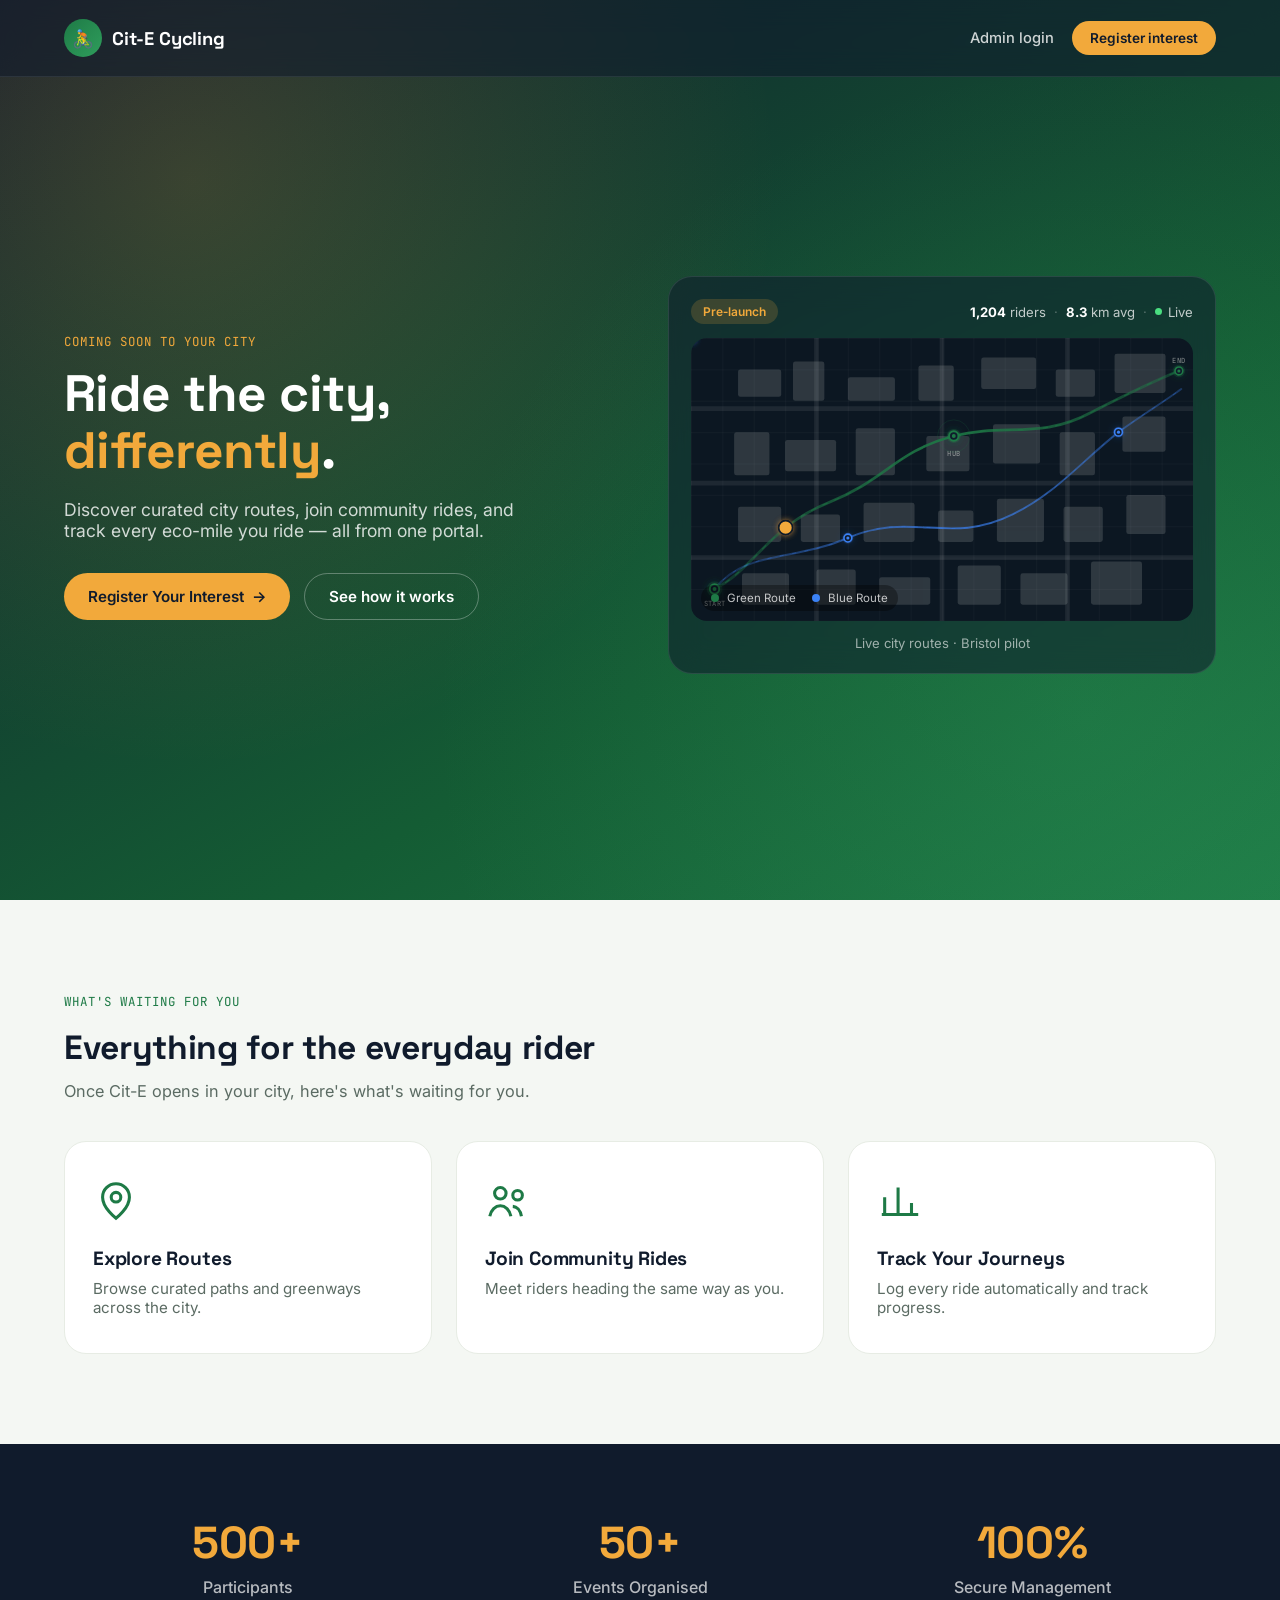
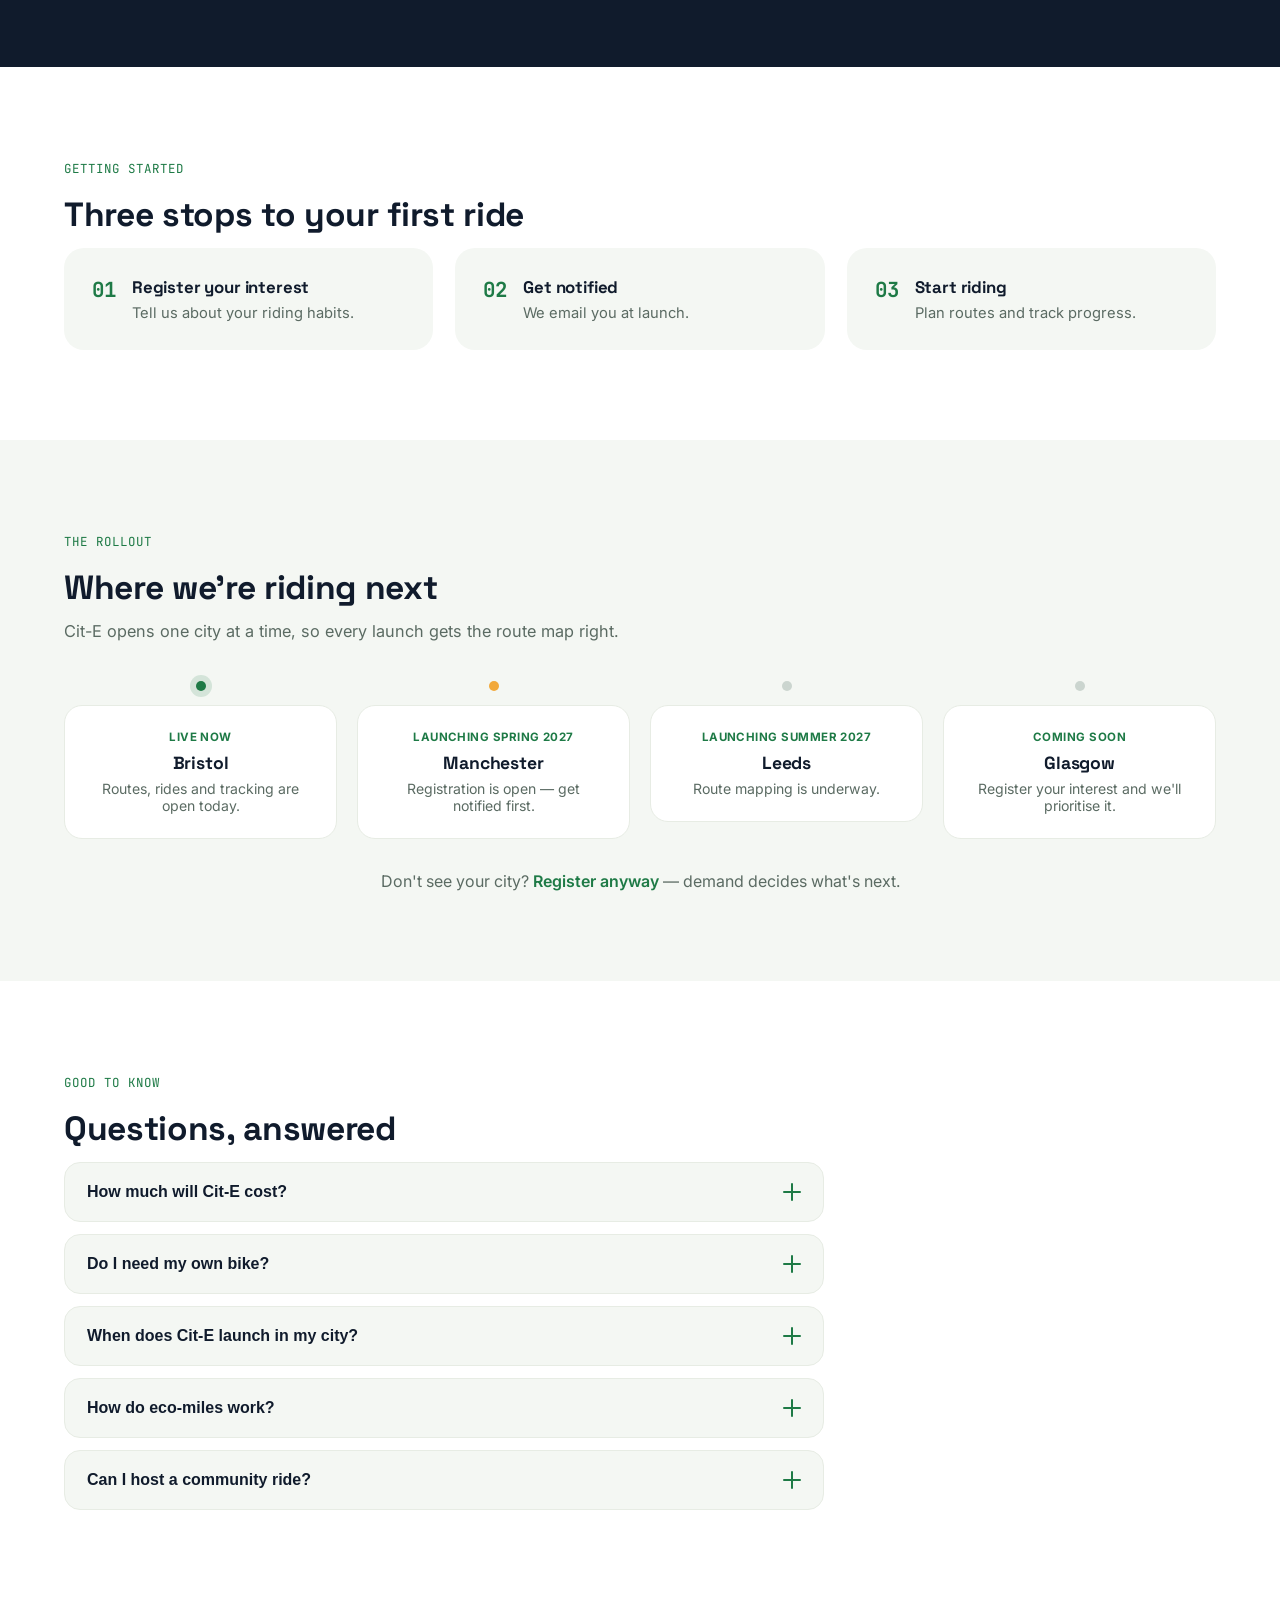
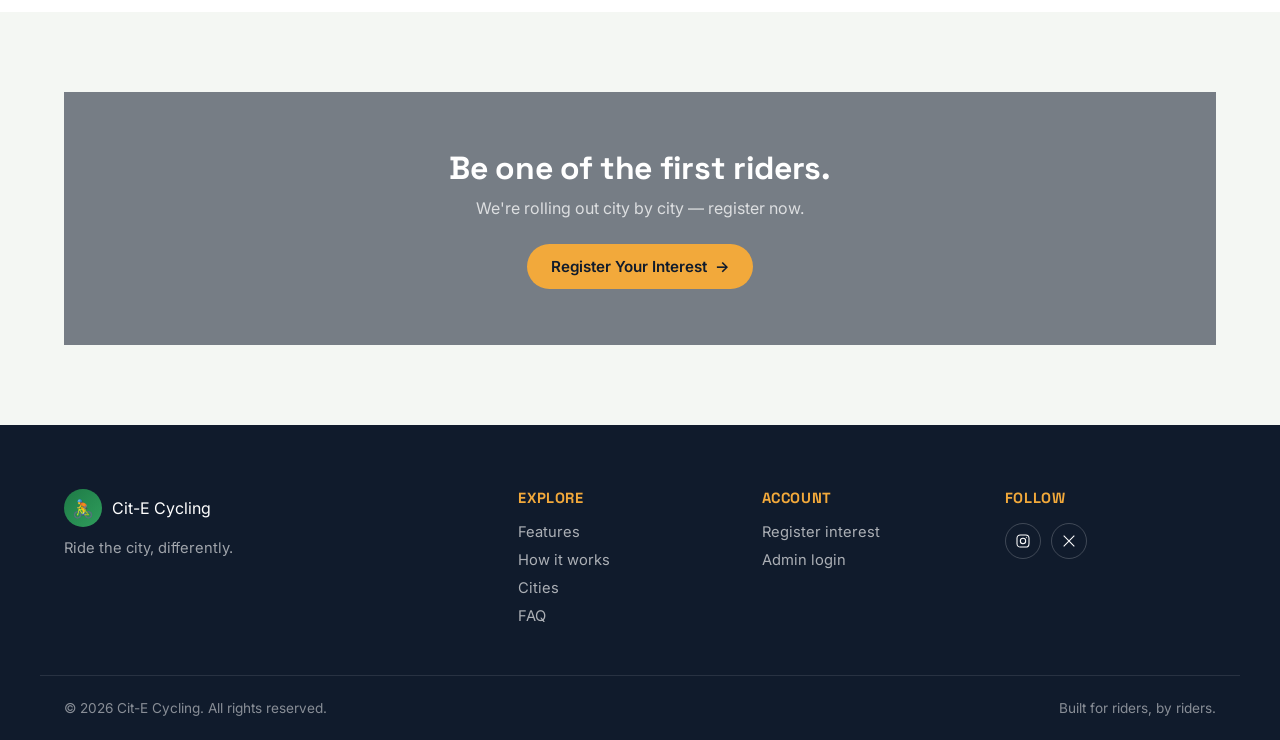
==== commit c6755fd8: "update" ====
--- a/index.html
+++ b/index.html
@@ -5,7 +5,6 @@
     <meta charset="UTF-8">
     <meta name="viewport" content="width=device-width, initial-scale=1.0">
     <title>Cit-E Cycling — Ride the city, differently</title>
-    <link rel="icon" href="./Resource/Logo.png" type="image/png" sizes="42x42">
 
     <link rel="preconnect" href="https://fonts.googleapis.com">
     <link rel="preconnect" href="https://fonts.gstatic.com" crossorigin>
@@ -13,11 +12,894 @@
         href="https://fonts.googleapis.com/css2?family=Space+Grotesk:wght@500;600;700&family=Inter:wght@400;500;600;700&family=JetBrains+Mono:wght@400;500;600&display=swap"
         rel="stylesheet">
 
-    <link rel="stylesheet" href="index.css">
     <style>
-        
+        :root {
+            --forest: #1e7a46;
+            --forest-dark: #145c34;
+            --forest-light: #2f9e5c;
+            --amber: #f2a93b;
+            --amber-dark: #d88f1f;
+            --ink: #101b2c;
+            --ink-soft: #16243a;
+            --paper: #f4f7f3;
+            --muted: #5b6b63;
+            --glass-bg: rgba(255, 255, 255, 0.06);
+            --glass-border: rgba(255, 255, 255, 0.14);
+        }
+
+        * {
+            margin: 0;
+            padding: 0;
+            box-sizing: border-box;
+        }
+
+        html {
+            scroll-behavior: smooth;
+        }
+
+        body {
+            font-family: 'Inter', system-ui, -apple-system, sans-serif;
+            color: var(--ink);
+            background: var(--paper);
+            overflow-x: hidden;
+        }
+
+        h1,
+        h2,
+        h3,
+        h4,
+        .logo-text {
+            font-family: 'Space Grotesk', 'Inter', sans-serif;
+            letter-spacing: -0.01em;
+        }
+
+        .container {
+            max-width: 1200px;
+            margin: 0 auto;
+            padding: 0 24px;
+        }
+
+        .skip-link {
+            position: absolute;
+            left: -999px;
+            top: auto;
+        }
+
+        .skip-link:focus {
+            left: 16px;
+            top: 16px;
+            background: var(--ink);
+            color: #fff;
+            padding: 10px 16px;
+            border-radius: 8px;
+            z-index: 999;
+        }
+
+        /* Background decor blobs */
+        .bg-decor {
+            position: fixed;
+            inset: 0;
+            z-index: -1;
+            overflow: hidden;
+            pointer-events: none;
+        }
+
+        .blob {
+            position: absolute;
+            border-radius: 50%;
+            filter: blur(80px);
+            opacity: 0.35;
+        }
+
+        .blob-green {
+            width: 480px;
+            height: 480px;
+            background: var(--forest-light);
+            top: -120px;
+            left: -120px;
+        }
+
+        .blob-amber {
+            width: 380px;
+            height: 380px;
+            background: var(--amber);
+            top: 30%;
+            right: -140px;
+        }
+
+        .blob-ink {
+            width: 420px;
+            height: 420px;
+            background: var(--ink-soft);
+            bottom: -160px;
+            left: 30%;
+            opacity: 0.5;
+        }
+
+        /* Glass */
+        .glass {
+            background: var(--glass-bg);
+            border: 1px solid var(--glass-border);
+            border-radius: 24px;
+            backdrop-filter: blur(16px);
+            -webkit-backdrop-filter: blur(16px);
+        }
+
+        .glass-dark {
+            background: rgba(16, 27, 44, 0.55);
+            border-color: rgba(255, 255, 255, 0.1);
+            color: #fff;
+        }
+
+        /* Reveal animation */
+        .reveal {
+            opacity: 0;
+            transform: translateY(24px);
+            transition: opacity .7s ease, transform .7s ease;
+        }
+
+        .reveal.in-view {
+            opacity: 1;
+            transform: translateY(0);
+        }
+
+        .reveal[data-reveal-delay="1"] {
+            transition-delay: .1s;
+        }
+
+        .reveal[data-reveal-delay="2"] {
+            transition-delay: .2s;
+        }
+
+        .reveal[data-reveal-delay="3"] {
+            transition-delay: .3s;
+        }
+
+        /* Buttons */
+        .btn {
+            display: inline-flex;
+            align-items: center;
+            gap: 8px;
+            padding: 13px 24px;
+            border-radius: 50px;
+            font-weight: 600;
+            font-size: .95rem;
+            text-decoration: none;
+            border: none;
+            cursor: pointer;
+            transition: .25s ease;
+        }
+
+        .btn-sm {
+            padding: 9px 18px;
+            font-size: .85rem;
+        }
+
+        .btn-primary {
+            background: var(--amber);
+            color: var(--ink);
+        }
+
+        .btn-primary:hover {
+            background: var(--amber-dark);
+            transform: translateY(-2px);
+        }
+
+        .btn-ghost {
+            background: transparent;
+            color: #fff;
+            border: 1px solid rgba(255, 255, 255, .3);
+        }
+
+        .btn-ghost:hover {
+            background: rgba(255, 255, 255, .1);
+        }
+
+        /* Navbar */
+        .navbar {
+            position: fixed;
+            top: 0;
+            left: 0;
+            right: 0;
+            z-index: 100;
+            background: rgba(16, 27, 44, 0.55);
+            backdrop-filter: blur(14px);
+            -webkit-backdrop-filter: blur(14px);
+            border-bottom: 1px solid rgba(255, 255, 255, .08);
+            transition: background .3s ease;
+        }
+
+        .navbar.scrolled {
+            background: var(--ink);
+        }
+
+        .nav-inner {
+            display: flex;
+            align-items: center;
+            justify-content: space-between;
+            height: 76px;
+        }
+
+        .logo {
+            display: flex;
+            align-items: center;
+            gap: 10px;
+            text-decoration: none;
+            color: #fff;
+        }
+
+        .logo-mark {
+            width: 38px;
+            height: 38px;
+            border-radius: 50%;
+            background: linear-gradient(135deg, var(--forest), var(--forest-light));
+            display: flex;
+            align-items: center;
+            justify-content: center;
+            font-size: 1.1rem;
+            color: var(--amber);
+            flex-shrink: 0;
+        }
+
+        .logo-text {
+            font-weight: 700;
+            font-size: 1.15rem;
+            color: #fff;
+        }
+
+        .nav-actions {
+            display: flex;
+            align-items: center;
+            gap: 18px;
+        }
+
+        .nav-admin {
+            color: rgba(255, 255, 255, .8);
+            text-decoration: none;
+            font-weight: 500;
+            font-size: .92rem;
+        }
+
+        .nav-admin:hover {
+            color: var(--amber);
+        }
+
+        .nav-toggle {
+            display: none;
+            flex-direction: column;
+            gap: 5px;
+            background: none;
+            border: none;
+            cursor: pointer;
+            padding: 6px;
+        }
+
+        .nav-toggle span {
+            width: 22px;
+            height: 2px;
+            background: #fff;
+            border-radius: 2px;
+        }
+
+        /* Hero */
+        .hero {
+            min-height: 100vh;
+            display: flex;
+            align-items: center;
+            padding-top: 110px;
+            padding-bottom: 60px;
+            background:
+                radial-gradient(circle at 15% 20%, rgba(242, 169, 59, .18), transparent 45%),
+                radial-gradient(circle at 85% 80%, rgba(47, 158, 92, .25), transparent 50%),
+                linear-gradient(150deg, var(--ink) 0%, var(--forest-dark) 65%, var(--forest) 100%);
+            color: #fff;
+            position: relative;
+        }
+
+        .hero-inner {
+            display: grid;
+            grid-template-columns: 1fr 1fr;
+            gap: 56px;
+            align-items: center;
+        }
+
+        .eyebrow {
+            display: inline-block;
+            font-family: 'JetBrains Mono', monospace;
+            font-size: .78rem;
+            letter-spacing: .08em;
+            text-transform: uppercase;
+            color: var(--amber);
+            margin-bottom: 16px;
+        }
+
+        .eyebrow-on-light {
+            color: var(--forest);
+        }
+
+        .hero h1 {
+            font-size: 3.2rem;
+            font-weight: 700;
+            line-height: 1.1;
+            margin-bottom: 20px;
+        }
+
+        .accent {
+            color: var(--amber);
+        }
+
+        .hero-lead {
+            font-size: 1.1rem;
+            color: rgba(255, 255, 255, .8);
+            max-width: 480px;
+            margin-bottom: 32px;
+        }
+
+        .hero-actions {
+            display: flex;
+            gap: 14px;
+            flex-wrap: wrap;
+        }
+
+        .hero-visual {
+            padding: 22px;
+        }
+
+        .map-header {
+            display: flex;
+            justify-content: space-between;
+            align-items: center;
+            margin-bottom: 14px;
+            flex-wrap: wrap;
+            gap: 10px;
+        }
+
+        .badge {
+            background: rgba(242, 169, 59, .18);
+            color: var(--amber);
+            padding: 5px 12px;
+            border-radius: 50px;
+            font-size: .75rem;
+            font-weight: 600;
+        }
+
+        .map-stats {
+            display: flex;
+            align-items: center;
+            gap: 8px;
+            font-size: .82rem;
+            color: rgba(255, 255, 255, .75);
+        }
+
+        .map-stat-val {
+            color: #fff;
+            font-weight: 700;
+        }
+
+        .map-stat-sep {
+            opacity: .4;
+        }
+
+        .live-dot-wrap {
+            display: flex;
+            align-items: center;
+            gap: 6px;
+        }
+
+        .live-dot {
+            width: 7px;
+            height: 7px;
+            border-radius: 50%;
+            background: #4ade80;
+            animation: pulse 1.6s infinite;
+        }
+
+        @keyframes pulse {
+
+            0%,
+            100% {
+                opacity: 1;
+            }
+
+            50% {
+                opacity: .3;
+            }
+        }
+
+        .map-wrap {
+            position: relative;
+            border-radius: 16px;
+            overflow: hidden;
+            background: #0c1722;
+        }
+
+        .route-svg {
+            display: block;
+            width: 100%;
+            height: auto;
+        }
+
+        .map-overlay {
+            position: absolute;
+            bottom: 10px;
+            left: 10px;
+        }
+
+        .map-legend {
+            display: flex;
+            align-items: center;
+            gap: 6px;
+            font-size: .72rem;
+            color: rgba(255, 255, 255, .75);
+            background: rgba(0, 0, 0, .35);
+            padding: 6px 10px;
+            border-radius: 50px;
+        }
+
+        .legend-dot {
+            width: 8px;
+            height: 8px;
+            border-radius: 50%;
+            display: inline-block;
+            margin-right: 2px;
+        }
+
+        .legend-green {
+            background: #1e7a46;
+        }
+
+        .legend-blue {
+            background: #3b82f6;
+            margin-left: 10px;
+        }
+
+        .visual-caption {
+            margin-top: 14px;
+            font-size: .82rem;
+            color: rgba(255, 255, 255, .6);
+            text-align: center;
+        }
+
+        /* Section heading helpers */
+        .section-heading {
+            font-size: 2.1rem;
+            font-weight: 700;
+            margin-bottom: 12px;
+        }
+
+        .section-intro {
+            color: var(--muted);
+            max-width: 560px;
+            margin-bottom: 40px;
+            font-size: 1.02rem;
+        }
+
+        section.features,
+        section.how-it-works,
+        section.cities,
+        section.faq {
+            padding: 90px 0;
+        }
+
+        section.features .container,
+        section.how-it-works .container,
+        section.cities .container,
+        section.faq .container {
+            text-align: left;
+        }
+
+        .features {
+            background: var(--paper);
+        }
+
+        .features p.eyebrow,
+        .how-it-works p.eyebrow,
+        .cities p.eyebrow,
+        .faq p.eyebrow {
+            text-align: left;
+        }
+
+        /* Feature cards */
+        .feature-grid {
+            display: grid;
+            grid-template-columns: repeat(3, 1fr);
+            gap: 24px;
+        }
+
+        .feature-card {
+            background: #fff;
+            border: 1px solid #e7ece4;
+            border-radius: 22px;
+            padding: 36px 28px;
+            transition: .3s ease;
+        }
+
+        .feature-card:hover {
+            transform: translateY(-8px);
+            box-shadow: 0 1.5rem 3rem rgba(16, 27, 44, .1);
+        }
+
+        .feature-icon {
+            width: 46px;
+            height: 46px;
+            stroke: var(--forest);
+            stroke-width: 1.6;
+            fill: none;
+            margin-bottom: 18px;
+        }
+
+        .feature-card h3 {
+            font-size: 1.2rem;
+            margin-bottom: 8px;
+        }
+
+        .feature-card p {
+            color: var(--muted);
+            font-size: .95rem;
+        }
+
+        /* Stats (added feature) */
+        .stats {
+            background: var(--ink);
+            color: #fff;
+            padding: 70px 0;
+        }
+
+        .stats-grid {
+            display: grid;
+            grid-template-columns: repeat(3, 1fr);
+            gap: 24px;
+            text-align: center;
+        }
+
+        .stat-item h2 {
+            font-size: 2.8rem;
+            font-weight: 700;
+            color: var(--amber);
+            margin-bottom: 6px;
+        }
+
+        .stat-item p {
+            color: rgba(255, 255, 255, .7);
+            font-weight: 500;
+        }
+
+        /* How it works */
+        .how-it-works {
+            background: #fff;
+        }
+
+        .step-list {
+            list-style: none;
+            display: grid;
+            grid-template-columns: repeat(3, 1fr);
+            gap: 22px;
+        }
+
+        .step-item {
+            display: flex;
+            gap: 16px;
+            padding: 28px;
+            background: var(--paper);
+            border-radius: 20px;
+        }
+
+        .step-index {
+            font-family: 'JetBrains Mono', monospace;
+            font-size: 1.3rem;
+            color: var(--forest);
+            font-weight: 700;
+        }
+
+        .step-body h3 {
+            font-size: 1.05rem;
+            margin-bottom: 6px;
+        }
+
+        .step-body p {
+            color: var(--muted);
+            font-size: .92rem;
+        }
+
+        /* Cities */
+        .cities {
+            background: var(--paper);
+        }
+
+        .city-track {
+            list-style: none;
+            display: grid;
+            grid-template-columns: repeat(4, 1fr);
+            gap: 20px;
+        }
+
+        .city-stop {
+            position: relative;
+        }
+
+        .city-dot {
+            display: block;
+            width: 10px;
+            height: 10px;
+            border-radius: 50%;
+            background: #cbd5cf;
+            margin: 0 auto 14px;
+        }
+
+        .city-stop.is-live .city-dot {
+            background: var(--forest);
+            box-shadow: 0 0 0 6px rgba(30, 122, 70, .15);
+        }
+
+        .city-stop.is-next .city-dot {
+            background: var(--amber);
+        }
+
+        .city-card {
+            background: #fff;
+            border: 1px solid #e7ece4;
+            border-radius: 18px;
+            padding: 24px;
+            text-align: center;
+        }
+
+        .city-status {
+            font-size: .72rem;
+            font-weight: 700;
+            text-transform: uppercase;
+            letter-spacing: .04em;
+            color: var(--forest);
+            display: block;
+            margin-bottom: 8px;
+        }
+
+        .city-card h3 {
+            font-size: 1.1rem;
+            margin-bottom: 6px;
+        }
+
+        .city-card p {
+            color: var(--muted);
+            font-size: .88rem;
+        }
+
+        .city-note {
+            text-align: center;
+            margin-top: 32px;
+            color: var(--muted);
+        }
+
+        .city-note a {
+            color: var(--forest);
+            font-weight: 600;
+            text-decoration: none;
+        }
+
+        /* FAQ */
+        .faq {
+            background: #fff;
+        }
+
+        .faq-list {
+            max-width: 760px;
+        }
+
+        .faq-item {
+            border: 1px solid #e7ece4;
+            border-radius: 16px;
+            margin-bottom: 12px;
+            overflow: hidden;
+            background: var(--paper);
+        }
+
+        .faq-trigger {
+            width: 100%;
+            display: flex;
+            justify-content: space-between;
+            align-items: center;
+            padding: 20px 22px;
+            background: none;
+            border: none;
+            cursor: pointer;
+            font-weight: 600;
+            font-size: 1rem;
+            color: var(--ink);
+            text-align: left;
+        }
+
+        .faq-icon {
+            width: 18px;
+            height: 18px;
+            position: relative;
+            flex-shrink: 0;
+        }
+
+        .faq-icon::before,
+        .faq-icon::after {
+            content: '';
+            position: absolute;
+            background: var(--forest);
+            border-radius: 2px;
+            transition: .25s;
+        }
+
+        .faq-icon::before {
+            width: 18px;
+            height: 2px;
+            top: 8px;
+            left: 0;
+        }
+
+        .faq-icon::after {
+            width: 2px;
+            height: 18px;
+            top: 0;
+            left: 8px;
+        }
+
+        .faq-trigger[aria-expanded="true"] .faq-icon::after {
+            transform: scaleY(0);
+        }
+
+        .faq-panel {
+            max-height: 0;
+            overflow: hidden;
+            transition: max-height .3s ease;
+        }
+
+        .faq-panel-inner {
+            padding: 0 22px 20px;
+            color: var(--muted);
+            font-size: .94rem;
+        }
+
+        /* CTA band */
+        .cta-band {
+            padding: 80px 0;
+            background: var(--paper);
+        }
+
+        .cta-inner {
+            padding: 56px 40px;
+            text-align: center;
+        }
+
+        .cta-inner h2 {
+            font-size: 2rem;
+            margin-bottom: 10px;
+        }
+
+        .cta-inner p {
+            color: rgba(255, 255, 255, .75);
+            margin-bottom: 26px;
+        }
+
+        /* Footer */
+        .footer {
+            background: var(--ink);
+            color: #fff;
+            padding: 64px 0 24px;
+        }
+
+        .footer-inner {
+            display: grid;
+            grid-template-columns: 2fr 1fr 1fr 1fr;
+            gap: 32px;
+            margin-bottom: 40px;
+        }
+
+        .footer-logo {
+            display: flex;
+            align-items: center;
+            gap: 10px;
+            text-decoration: none;
+            color: #fff;
+            margin-bottom: 12px;
+        }
+
+        .footer-brand p {
+            color: rgba(255, 255, 255, .6);
+            font-size: .92rem;
+        }
+
+        .footer-col h4 {
+            font-size: .92rem;
+            text-transform: uppercase;
+            letter-spacing: .04em;
+            color: var(--amber);
+            margin-bottom: 16px;
+        }
+
+        .footer-col a {
+            display: block;
+            color: rgba(255, 255, 255, .65);
+            text-decoration: none;
+            font-size: .92rem;
+            margin-bottom: 10px;
+        }
+
+        .footer-col a:hover {
+            color: #fff;
+        }
+
+        .footer-social {
+            display: flex;
+            gap: 10px;
+        }
+
+        .footer-social a {
+            width: 36px;
+            height: 36px;
+            border: 1px solid rgba(255, 255, 255, .2);
+            border-radius: 50%;
+            display: flex;
+            align-items: center;
+            justify-content: center;
+        }
+
+        .footer-social svg {
+            width: 16px;
+            height: 16px;
+            stroke: #fff;
+            fill: none;
+            stroke-width: 1.6;
+        }
+
+        .footer-bottom {
+            display: flex;
+            justify-content: space-between;
+            padding-top: 24px;
+            border-top: 1px solid rgba(255, 255, 255, .1);
+            color: rgba(255, 255, 255, .5);
+            font-size: .85rem;
+            flex-wrap: wrap;
+            gap: 8px;
+        }
+
+        @media (max-width: 900px) {
+            .hero-inner {
+                grid-template-columns: 1fr;
+            }
+
+            .feature-grid,
+            .step-list,
+            .city-track {
+                grid-template-columns: 1fr 1fr;
+            }
+
+            .stats-grid {
+                grid-template-columns: 1fr;
+            }
+
+            .footer-inner {
+                grid-template-columns: 1fr 1fr;
+            }
+        }
+
+        @media (max-width: 640px) {
+            .nav-actions {
+                display: none;
+            }
+
+            .nav-toggle {
+                display: flex;
+            }
+
+            .hero h1 {
+                font-size: 2.2rem;
+            }
+
+            .feature-grid,
+            .step-list,
+            .city-track {
+                grid-template-columns: 1fr;
+            }
+
+            .footer-inner {
+                grid-template-columns: 1fr;
+            }
+        }
     </style>
-
 </head>
 
 <body>
@@ -32,53 +914,44 @@
     <!-- NAVBAR -->
     <nav class="navbar" id="navbar">
         <div class="container nav-inner">
-
             <a class="logo" href="index.html" aria-label="Cit-E Cycling home">
-                <img src="./Resource/Logo.png" alt="Cit-E Cycling logo">
+                <span class="logo-mark">🚴</span>
                 <span class="logo-text">Cit-E Cycling</span>
             </a>
 
             <button class="nav-toggle" id="navToggle" aria-expanded="false" aria-controls="navMenu"
                 aria-label="Toggle menu">
-                <span></span>
-                <span></span>
-                <span></span>
+                <span></span><span></span><span></span>
             </button>
 
             <div class="nav-actions">
                 <a href="admin_login.html" class="nav-admin">Admin login</a>
                 <a href="register_form.html" class="btn btn-primary btn-sm">Register interest</a>
             </div>
-
         </div>
     </nav>
 
     <main id="main">
-
         <!-- HERO -->
         <header class="hero" id="hero">
             <div class="container hero-inner">
-
                 <div class="hero-content">
                     <p class="eyebrow reveal" data-reveal>Coming soon to your city</p>
                     <h1 class="reveal" data-reveal data-reveal-delay="1">Ride the city, <span
                             class="accent">differently</span>.</h1>
-
                     <p class="hero-lead reveal" data-reveal data-reveal-delay="2">
                         Discover curated city routes, join community rides, and track every eco-mile
                         you ride — all from one portal.
                     </p>
-
                     <div class="hero-actions reveal" data-reveal data-reveal-delay="3">
                         <a href="register_form.html" class="btn btn-primary">
-                            Register Your Interest
-                            <span aria-hidden="true">&rarr;</span>
+                            Register Your Interest <span aria-hidden="true">&rarr;</span>
                         </a>
                         <a href="#how" class="btn btn-ghost">See how it works</a>
                     </div>
                 </div>
 
-                <div class="hero-visual glass glass-dark reveal" data-reveal data-reveal-delay="1" data-glow>
+                <div class="hero-visual glass glass-dark reveal" data-reveal data-reveal-delay="1">
                     <div class="map-header">
                         <span class="badge">Pre&#8209;launch</span>
                         <div class="map-stats">
@@ -129,7 +1002,6 @@
 
                             <rect width="640" height="360" fill="url(#cityGrid)" />
 
-                            <!-- Building footprints -->
                             <g clip-path="url(#mapClip)" opacity="0.15">
                                 <rect x="60" y="40" width="55" height="35" rx="3" fill="#eef1ea" />
                                 <rect x="130" y="30" width="40" height="50" rx="3" fill="#eef1ea" />
@@ -160,7 +1032,6 @@
                                 <rect x="510" y="285" width="65" height="55" rx="3" fill="#eef1ea" />
                             </g>
 
-                            <!-- Road grid -->
                             <g stroke="rgba(238,241,234,0.08)" stroke-width="6" fill="none" stroke-linecap="round">
                                 <line x1="0" y1="90" x2="640" y2="90" />
                                 <line x1="0" y1="185" x2="640" y2="185" />
@@ -170,7 +1041,6 @@
                                 <line x1="480" y1="0" x2="480" y2="360" />
                             </g>
 
-                            <!-- Primary route path (used for animateMotion) -->
                             <path id="primaryPath"
                                 d="M30,320 C80,295 100,240 175,210 C250,180 260,145 335,125 C400,108 445,130 510,95 C555,72 590,55 622,42"
                                 fill="none" stroke="url(#routeGrad)" stroke-width="3.5" stroke-linecap="round" />
@@ -179,7 +1049,6 @@
                                 fill="none" stroke="rgba(30,122,70,0.5)" stroke-width="1.5" stroke-dasharray="6 10"
                                 stroke-linecap="round" />
 
-                            <!-- Alt route -->
                             <path id="altPath"
                                 d="M30,320 C70,270 130,285 200,255 C280,220 330,265 410,225 C465,198 495,160 545,120 C575,98 605,80 625,65"
                                 fill="none" stroke="url(#routeGradBlue)" stroke-width="2.5" stroke-linecap="round" />
@@ -188,12 +1057,10 @@
                                 fill="none" stroke="rgba(59,130,246,0.4)" stroke-width="1" stroke-dasharray="4 12"
                                 stroke-linecap="round" />
 
-                            <!-- Hub: start -->
                             <circle cx="30" cy="320" r="10" fill="rgba(30,122,70,0.2)" filter="url(#hubGlow)" />
                             <circle cx="30" cy="320" r="6" fill="#101b2c" stroke="#1e7a46" stroke-width="2.5" />
                             <circle cx="30" cy="320" r="2.5" fill="#1e7a46" />
 
-                            <!-- Hub: central pulse -->
                             <circle cx="335" cy="125" r="20" fill="none" stroke="#1e7a46" stroke-width="1.2"
                                 opacity="0.5">
                                 <animate attributeName="r" values="12;26;12" dur="2.6s" repeatCount="indefinite" />
@@ -204,12 +1071,10 @@
                             <circle cx="335" cy="125" r="6" fill="#101b2c" stroke="#1e7a46" stroke-width="2.5" />
                             <circle cx="335" cy="125" r="2.5" fill="#1e7a46" />
 
-                            <!-- Hub: end -->
                             <circle cx="622" cy="42" r="8" fill="rgba(30,122,70,0.2)" filter="url(#hubGlow)" />
                             <circle cx="622" cy="42" r="5" fill="#101b2c" stroke="#1e7a46" stroke-width="2" />
                             <circle cx="622" cy="42" r="2" fill="#1e7a46" />
 
-                            <!-- Blue hubs -->
                             <circle cx="200" cy="255" r="7" fill="rgba(59,130,246,0.2)" filter="url(#hubGlow)" />
                             <circle cx="200" cy="255" r="5" fill="#101b2c" stroke="#3b82f6" stroke-width="2" />
                             <circle cx="200" cy="255" r="2" fill="#3b82f6" />
@@ -218,7 +1083,6 @@
                             <circle cx="545" cy="120" r="5" fill="#101b2c" stroke="#3b82f6" stroke-width="2" />
                             <circle cx="545" cy="120" r="2" fill="#3b82f6" />
 
-                            <!-- Labels -->
                             <text x="30" y="342" text-anchor="middle" font-family="JetBrains Mono, monospace"
                                 font-size="9" fill="rgba(238,241,234,0.55)" letter-spacing="0.05em">START</text>
                             <text x="335" y="150" text-anchor="middle" font-family="JetBrains Mono, monospace"
@@ -226,7 +1090,6 @@
                             <text x="622" y="32" text-anchor="middle" font-family="JetBrains Mono, monospace"
                                 font-size="9" fill="rgba(238,241,234,0.55)" letter-spacing="0.05em">END</text>
 
-                            <!-- Blue rider -->
                             <circle id="riderBlue" r="6" fill="#3b82f6" stroke="#101b2c" stroke-width="2"
                                 filter="url(#markerGlow)">
                                 <animateMotion dur="14s" repeatCount="indefinite" begin="3s">
@@ -234,7 +1097,6 @@
                                 </animateMotion>
                             </circle>
 
-                            <!-- Main amber rider -->
                             <circle id="riderMain" r="9" fill="#f2a93b" stroke="#101b2c" stroke-width="2.5"
                                 filter="url(#markerGlow)">
                                 <animateMotion dur="10s" repeatCount="indefinite">
@@ -253,7 +1115,6 @@
 
                     <p class="visual-caption">Live city routes &middot; Bristol pilot</p>
                 </div>
-
             </div>
         </header>
 
@@ -261,13 +1122,13 @@
         <section class="features" id="features" aria-labelledby="features-heading">
             <div class="container">
                 <p class="eyebrow eyebrow-on-light reveal" data-reveal>What's waiting for you</p>
-                <h2 id="features-heading" class="section-heading reveal" data-reveal>Everything for the everyday
-                    rider</h2>
-                <p class="section-intro reveal" data-reveal>Once Cit-E opens in your city, here's what's waiting
-                    for you.</p>
+                <h2 id="features-heading" class="section-heading reveal" data-reveal>Everything for the everyday rider
+                </h2>
+                <p class="section-intro reveal" data-reveal>Once Cit-E opens in your city, here's what's waiting for
+                    you.</p>
 
                 <div class="feature-grid">
-                    <article class="feature-card glass reveal" data-reveal data-glow>
+                    <article class="feature-card reveal" data-reveal>
                         <svg class="feature-icon" viewBox="0 0 24 24" fill="none">
                             <path d="M12 21s-7-5.3-7-11a7 7 0 0 1 14 0c0 5.7-7 11-7 11Z" />
                             <circle cx="12" cy="10" r="2.5" />
@@ -276,7 +1137,7 @@
                         <p>Browse curated paths and greenways across the city.</p>
                     </article>
 
-                    <article class="feature-card glass reveal" data-reveal data-reveal-delay="1" data-glow>
+                    <article class="feature-card reveal" data-reveal data-reveal-delay="1">
                         <svg class="feature-icon" viewBox="0 0 24 24" fill="none">
                             <circle cx="8" cy="8" r="3" />
                             <circle cx="17" cy="9" r="2.5" />
@@ -287,7 +1148,7 @@
                         <p>Meet riders heading the same way as you.</p>
                     </article>
 
-                    <article class="feature-card glass reveal" data-reveal data-reveal-delay="2" data-glow>
+                    <article class="feature-card reveal" data-reveal data-reveal-delay="2">
                         <svg class="feature-icon" viewBox="0 0 24 24" fill="none">
                             <path d="M4 19V10M11 19V5M18 19v-6" />
                             <path d="M2.5 19h19" />
@@ -299,31 +1160,48 @@
             </div>
         </section>
 
+        <!-- STATS (added feature) -->
+        <section class="stats" id="stats" aria-labelledby="stats-heading">
+            <div class="container">
+                <div class="stats-grid">
+                    <div class="stat-item reveal" data-reveal>
+                        <h2>500+</h2>
+                        <p>Participants</p>
+                    </div>
+                    <div class="stat-item reveal" data-reveal data-reveal-delay="1">
+                        <h2>50+</h2>
+                        <p>Events Organised</p>
+                    </div>
+                    <div class="stat-item reveal" data-reveal data-reveal-delay="2">
+                        <h2>100%</h2>
+                        <p>Secure Management</p>
+                    </div>
+                </div>
+            </div>
+        </section>
+
         <!-- HOW IT WORKS -->
         <section class="how-it-works" id="how" aria-labelledby="how-heading">
             <div class="container">
                 <p class="eyebrow eyebrow-on-light reveal" data-reveal>Getting started</p>
-                <h2 id="how-heading" class="section-heading reveal" data-reveal>Three stops to your first ride
-                </h2>
+                <h2 id="how-heading" class="section-heading reveal" data-reveal>Three stops to your first ride</h2>
 
                 <ol class="step-list">
-                    <li class="step-item glass reveal" data-reveal>
+                    <li class="step-item reveal" data-reveal>
                         <span class="step-index">01</span>
                         <div class="step-body">
                             <h3>Register your interest</h3>
                             <p>Tell us about your riding habits.</p>
                         </div>
                     </li>
-
-                    <li class="step-item glass reveal" data-reveal data-reveal-delay="1">
+                    <li class="step-item reveal" data-reveal data-reveal-delay="1">
                         <span class="step-index">02</span>
                         <div class="step-body">
                             <h3>Get notified</h3>
                             <p>We email you at launch.</p>
                         </div>
                     </li>
-
-                    <li class="step-item glass reveal" data-reveal data-reveal-delay="2">
+                    <li class="step-item reveal" data-reveal data-reveal-delay="2">
                         <span class="step-index">03</span>
                         <div class="step-body">
                             <h3>Start riding</h3>
@@ -339,40 +1217,37 @@
             <div class="container">
                 <p class="eyebrow eyebrow-on-light reveal" data-reveal>The rollout</p>
                 <h2 id="cities-heading" class="section-heading reveal" data-reveal>Where we're riding next</h2>
-                <p class="section-intro reveal" data-reveal>Cit-E opens one city at a time, so every launch gets
-                    the route map right.</p>
+                <p class="section-intro reveal" data-reveal>Cit-E opens one city at a time, so every launch gets the
+                    route map right.</p>
 
                 <ul class="city-track">
                     <li class="city-stop is-live reveal" data-reveal>
                         <span class="city-dot" aria-hidden="true"></span>
-                        <div class="city-card glass" data-glow>
+                        <div class="city-card">
                             <span class="city-status">Live now</span>
                             <h3>Bristol</h3>
                             <p>Routes, rides and tracking are open today.</p>
                         </div>
                     </li>
-
                     <li class="city-stop is-next reveal" data-reveal data-reveal-delay="1">
                         <span class="city-dot" aria-hidden="true"></span>
-                        <div class="city-card glass" data-glow>
+                        <div class="city-card">
                             <span class="city-status">Launching Spring 2027</span>
                             <h3>Manchester</h3>
                             <p>Registration is open — get notified first.</p>
                         </div>
                     </li>
-
                     <li class="city-stop reveal" data-reveal data-reveal-delay="2">
                         <span class="city-dot" aria-hidden="true"></span>
-                        <div class="city-card glass" data-glow>
+                        <div class="city-card">
                             <span class="city-status">Launching Summer 2027</span>
                             <h3>Leeds</h3>
                             <p>Route mapping is underway.</p>
                         </div>
                     </li>
-
                     <li class="city-stop reveal" data-reveal data-reveal-delay="3">
                         <span class="city-dot" aria-hidden="true"></span>
-                        <div class="city-card glass" data-glow>
+                        <div class="city-card">
                             <span class="city-status">Coming soon</span>
                             <h3>Glasgow</h3>
                             <p>Register your interest and we'll prioritise it.</p>
@@ -392,7 +1267,7 @@
                 <h2 id="faq-heading" class="section-heading reveal" data-reveal>Questions, answered</h2>
 
                 <div class="faq-list reveal" data-reveal>
-                    <div class="faq-item glass">
+                    <div class="faq-item">
                         <button class="faq-trigger" aria-expanded="false" aria-controls="faq-panel-1"
                             id="faq-control-1">
                             How much will Cit-E cost?
@@ -406,7 +1281,7 @@
                         </div>
                     </div>
 
-                    <div class="faq-item glass">
+                    <div class="faq-item">
                         <button class="faq-trigger" aria-expanded="false" aria-controls="faq-panel-2"
                             id="faq-control-2">
                             Do I need my own bike?
@@ -414,13 +1289,13 @@
                         </button>
                         <div class="faq-panel" id="faq-panel-2" role="region" aria-labelledby="faq-control-2">
                             <div class="faq-panel-inner">
-                                <p>No — Cit-E works with your own bike or a city bike-share partner, depending on
-                                    what's available where you live.</p>
+                                <p>No — Cit-E works with your own bike or a city bike-share partner, depending on what's
+                                    available where you live.</p>
                             </div>
                         </div>
                     </div>
 
-                    <div class="faq-item glass">
+                    <div class="faq-item">
                         <button class="faq-trigger" aria-expanded="false" aria-controls="faq-panel-3"
                             id="faq-control-3">
                             When does Cit-E launch in my city?
@@ -434,7 +1309,7 @@
                         </div>
                     </div>
 
-                    <div class="faq-item glass">
+                    <div class="faq-item">
                         <button class="faq-trigger" aria-expanded="false" aria-controls="faq-panel-4"
                             id="faq-control-4">
                             How do eco-miles work?
@@ -442,13 +1317,13 @@
                         </button>
                         <div class="faq-panel" id="faq-panel-4" role="region" aria-labelledby="faq-control-4">
                             <div class="faq-panel-inner">
-                                <p>Every tracked ride logs the distance and estimated emissions saved versus
-                                    driving, building into a running total on your profile.</p>
+                                <p>Every tracked ride logs the distance and estimated emissions saved versus driving,
+                                    building into a running total on your profile.</p>
                             </div>
                         </div>
                     </div>
 
-                    <div class="faq-item glass">
+                    <div class="faq-item">
                         <button class="faq-trigger" aria-expanded="false" aria-controls="faq-panel-5"
                             id="faq-control-5">
                             Can I host a community ride?
@@ -456,8 +1331,8 @@
                         </button>
                         <div class="faq-panel" id="faq-panel-5" role="region" aria-labelledby="faq-control-5">
                             <div class="faq-panel-inner">
-                                <p>Yes. Once your city is live, any rider can propose a route and open it up for
-                                    others to join.</p>
+                                <p>Yes. Once your city is live, any rider can propose a route and open it up for others
+                                    to join.</p>
                             </div>
                         </div>
                     </div>
@@ -468,7 +1343,7 @@
         <!-- CTA -->
         <section class="cta-band">
             <div class="container">
-                <div class="cta-inner glass glass-dark reveal" data-reveal data-glow>
+                <div class="cta-inner glass-dark reveal" data-reveal>
                     <h2>Be one of the first riders.</h2>
                     <p>We're rolling out city by city — register now.</p>
                     <a href="register_form.html" class="btn btn-primary">
@@ -477,16 +1352,14 @@
                 </div>
             </div>
         </section>
-
     </main>
 
     <!-- FOOTER -->
     <footer class="footer">
         <div class="container footer-inner">
-
             <div class="footer-brand">
                 <a class="footer-logo" href="index.html" aria-label="Cit-E Cycling home">
-                    <img src="./Resource/Logo.png" alt="Cit-E Cycling logo">
+                    <span class="logo-mark">🚴</span>
                     <span>Cit-E Cycling</span>
                 </a>
                 <p>Ride the city, differently.</p>
@@ -523,7 +1396,6 @@
                     </a>
                 </div>
             </div>
-
         </div>
 
         <div class="container footer-bottom">
@@ -532,7 +1404,62 @@
         </div>
     </footer>
 
-    <script src="script.js"></script>
+    <script>
+        // Navbar scroll state
+        const navbar = document.getElementById('navbar');
+        window.addEventListener('scroll', () => {
+            navbar.classList.toggle('scrolled', window.scrollY > 40);
+        });
+
+        // Mobile nav toggle
+        const navToggle = document.getElementById('navToggle');
+        const navActions = document.querySelector('.nav-actions');
+        navToggle.addEventListener('click', () => {
+            const expanded = navToggle.getAttribute('aria-expanded') === 'true';
+            navToggle.setAttribute('aria-expanded', String(!expanded));
+            navActions.style.display = expanded ? 'none' : 'flex';
+            navActions.style.flexDirection = 'column';
+            navActions.style.position = 'absolute';
+            navActions.style.top = '76px';
+            navActions.style.right = '24px';
+            navActions.style.background = 'var(--ink)';
+            navActions.style.padding = '16px';
+            navActions.style.borderRadius = '12px';
+        });
+
+        // Reveal-on-scroll
+        const revealEls = document.querySelectorAll('[data-reveal]');
+        const io = new IntersectionObserver((entries) => {
+            entries.forEach(entry => {
+                if (entry.isIntersecting) {
+                    entry.target.classList.add('in-view');
+                    io.unobserve(entry.target);
+                }
+            });
+        }, { threshold: 0.15 });
+        revealEls.forEach(el => io.observe(el));
+
+        // FAQ accordion
+        document.querySelectorAll('.faq-trigger').forEach(btn => {
+            btn.addEventListener('click', () => {
+                const panel = document.getElementById(btn.getAttribute('aria-controls'));
+                const expanded = btn.getAttribute('aria-expanded') === 'true';
+                btn.setAttribute('aria-expanded', String(!expanded));
+                panel.style.maxHeight = expanded ? '0px' : panel.scrollHeight + 'px';
+            });
+        });
+
+        // Live hero stat ticking (cosmetic)
+        const statRiders = document.getElementById('statRiders');
+        const statKm = document.getElementById('statKm');
+        setInterval(() => {
+            if (!statRiders || !statKm) return;
+            let riders = parseInt(statRiders.textContent.replace(/,/g, ''), 10);
+            riders += Math.floor(Math.random() * 3);
+            statRiders.textContent = riders.toLocaleString();
+            statKm.textContent = (8 + Math.random() * 0.6).toFixed(1);
+        }, 4000);
+    </script>
 </body>
 
 </html>
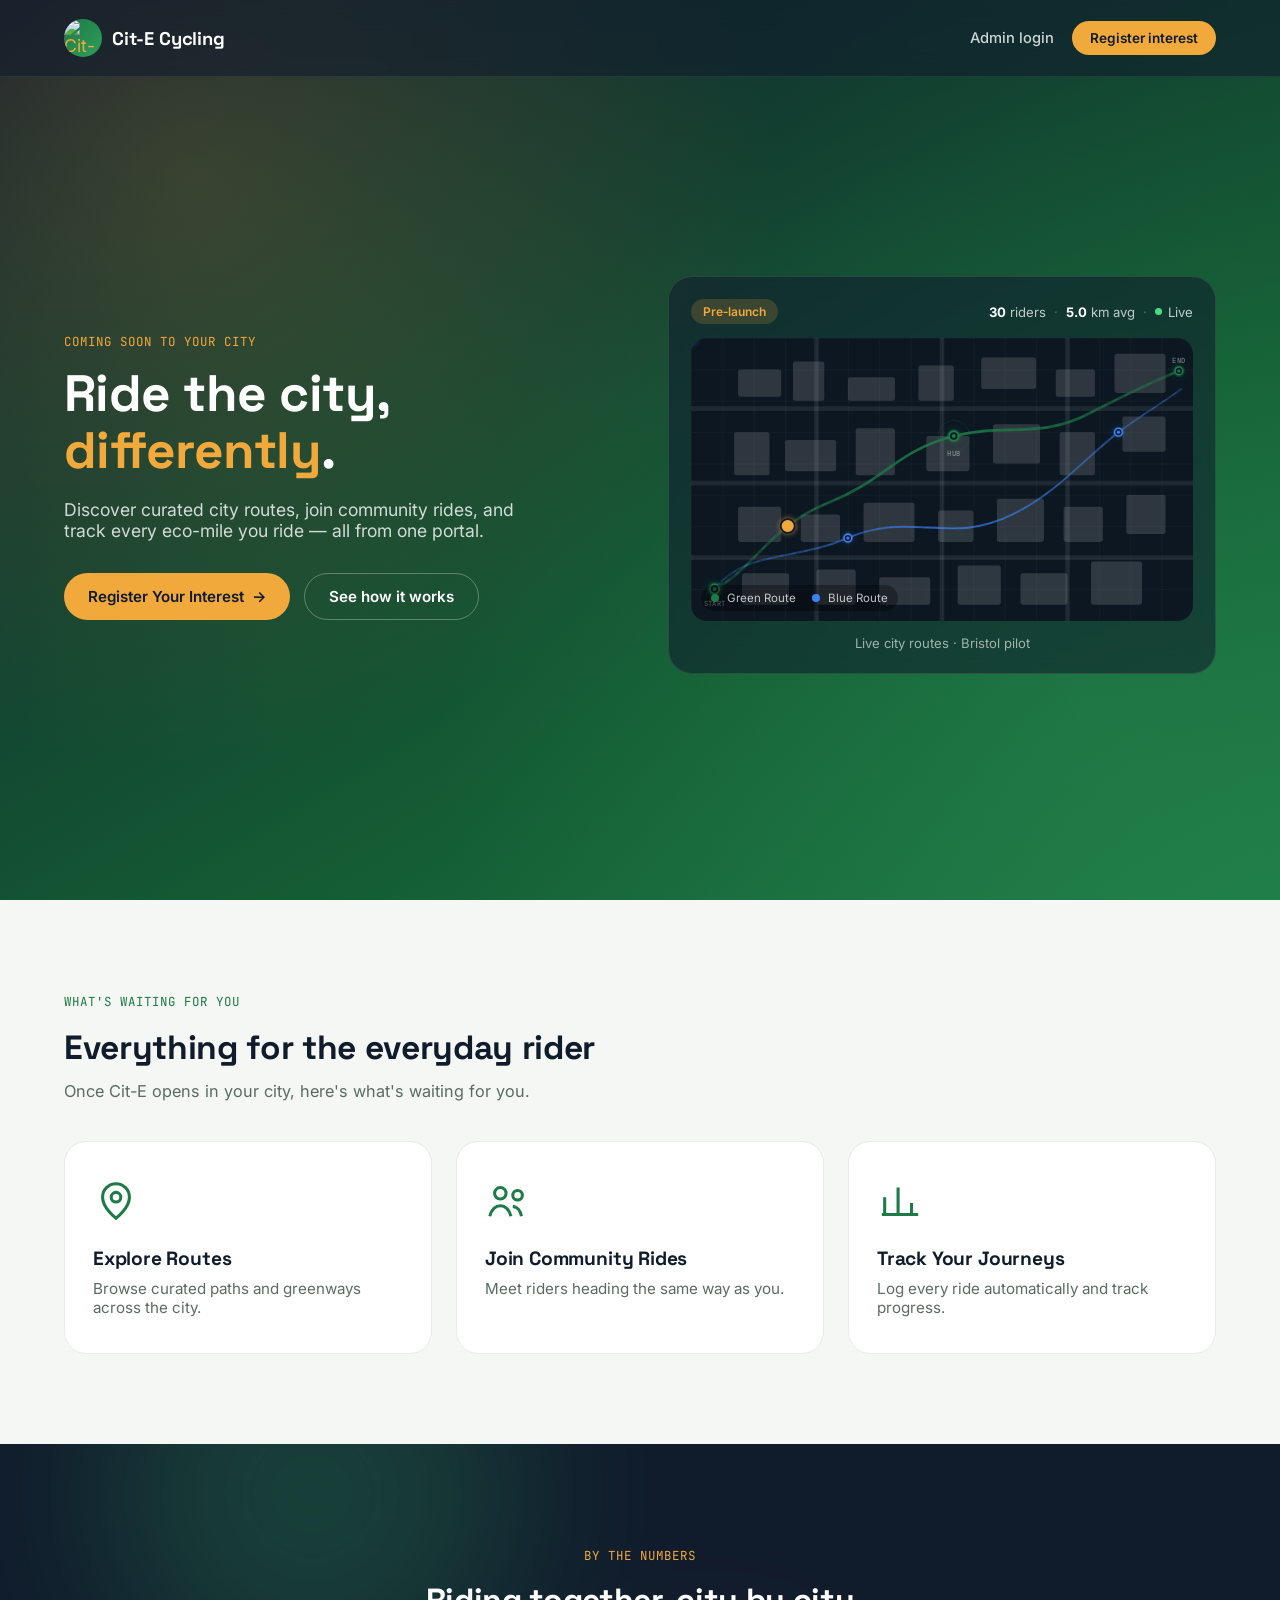
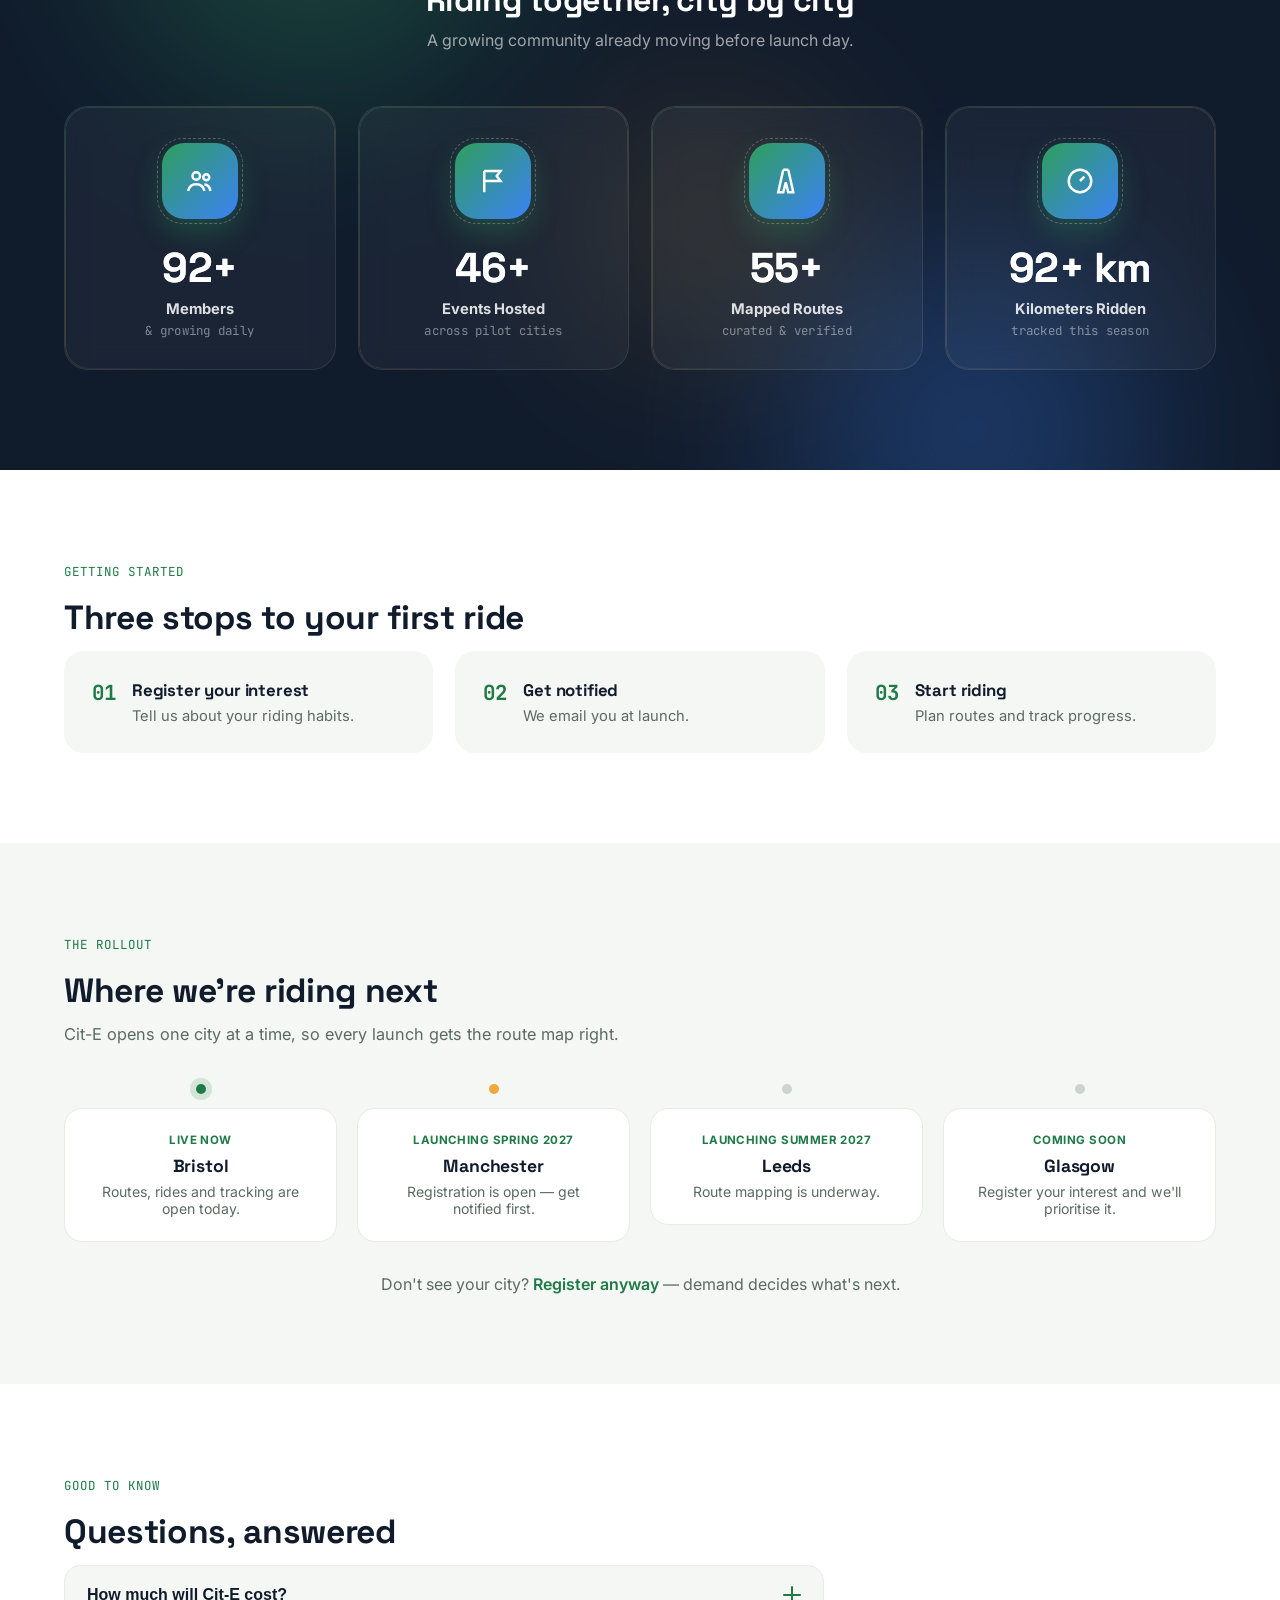
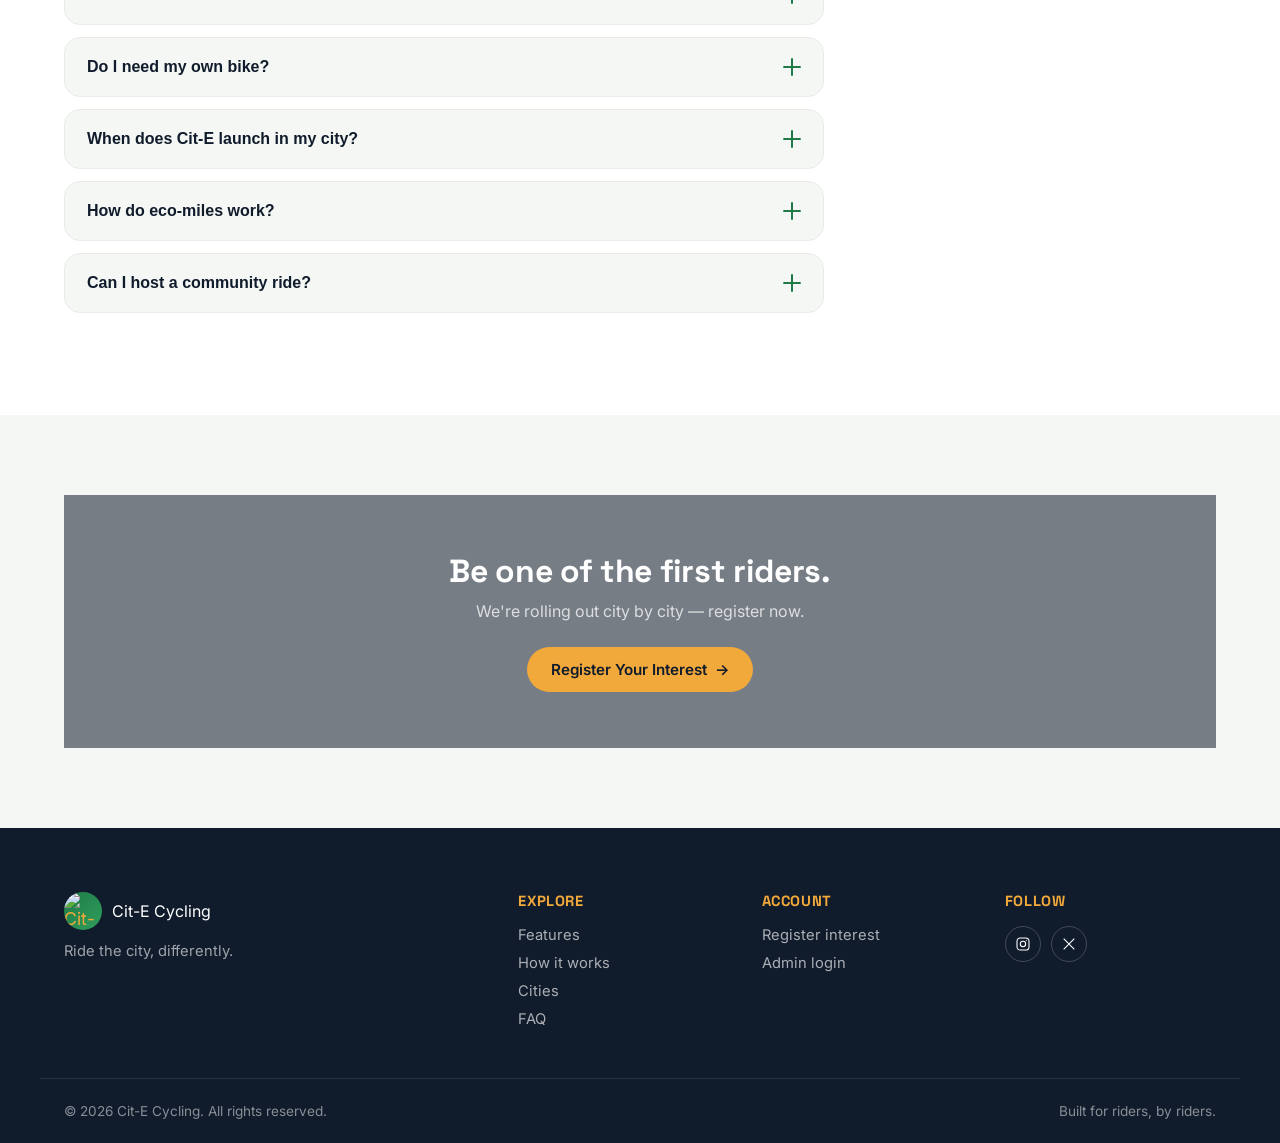
==== commit 95cd136d: "update" ====
--- a/index.html
+++ b/index.html
@@ -239,6 +239,14 @@
             font-size: 1.1rem;
             color: var(--amber);
             flex-shrink: 0;
+            overflow: hidden;
+        }
+
+        .logo-mark img {
+            width: 100%;
+            height: 100%;
+            object-fit: cover;
+            display: block;
         }
 
         .logo-text {
@@ -538,30 +546,197 @@
             font-size: .95rem;
         }
 
-        /* Stats (added feature) */
+        /* Stats — premium glass cards with glow, connecting route, and ambient light */
         .stats {
+            position: relative;
             background: var(--ink);
             color: #fff;
-            padding: 70px 0;
+            padding: 100px 0;
+            overflow: hidden;
+        }
+
+        .stats-glow {
+            position: absolute;
+            inset: 0;
+            z-index: 0;
+            overflow: hidden;
+            pointer-events: none;
+        }
+
+        .stats-glow span {
+            position: absolute;
+            border-radius: 50%;
+            filter: blur(90px);
+            opacity: .28;
+        }
+
+        .stats-glow .g1 {
+            width: 420px;
+            height: 420px;
+            background: var(--forest-light);
+            top: -160px;
+            left: 8%;
+        }
+
+        .stats-glow .g2 {
+            width: 360px;
+            height: 360px;
+            background: #3b82f6;
+            bottom: -140px;
+            right: 10%;
+        }
+
+        .stats-glow .g3 {
+            width: 260px;
+            height: 260px;
+            background: var(--amber);
+            top: 40%;
+            left: 45%;
+            opacity: .14;
+        }
+
+        .stats-head {
+            text-align: center;
+            max-width: 560px;
+            margin: 0 auto 56px;
+            position: relative;
+            z-index: 1;
+        }
+
+        .stats-head .eyebrow {
+            color: var(--amber);
+        }
+
+        .stats-head h2 {
+            font-size: 2rem;
+            font-weight: 700;
+            margin-bottom: 10px;
+        }
+
+        .stats-head p {
+            color: rgba(255, 255, 255, .6);
+            font-size: 1rem;
+        }
+
+        .stats-route {
+            position: absolute;
+            top: 50%;
+            left: 0;
+            right: 0;
+            height: 2px;
+            background: linear-gradient(90deg, transparent, rgba(47, 158, 92, .35) 15%, rgba(242, 169, 59, .35) 50%, rgba(47, 158, 92, .35) 85%, transparent);
+            z-index: 0;
+            display: none;
         }
 
         .stats-grid {
             display: grid;
-            grid-template-columns: repeat(3, 1fr);
-            gap: 24px;
+            grid-template-columns: repeat(4, 1fr);
+            gap: 22px;
+            position: relative;
+            z-index: 1;
+        }
+
+        .stat-card {
+            position: relative;
+            background: rgba(255, 255, 255, .045);
+            border: 1px solid rgba(255, 255, 255, .09);
+            border-radius: 24px;
+            padding: 36px 26px 30px;
             text-align: center;
-        }
-
-        .stat-item h2 {
-            font-size: 2.8rem;
+            backdrop-filter: blur(14px);
+            transition: transform .3s ease, border-color .3s ease, background .3s ease, box-shadow .3s ease;
+            overflow: hidden;
+        }
+
+        .stat-card::before {
+            content: '';
+            position: absolute;
+            inset: 0;
+            border-radius: 24px;
+            padding: 1px;
+            background: linear-gradient(140deg, rgba(47, 158, 92, .55), rgba(242, 169, 59, .4) 45%, transparent 75%);
+            -webkit-mask: linear-gradient(#fff 0 0) content-box, linear-gradient(#fff 0 0);
+            mask: linear-gradient(#fff 0 0) content-box, linear-gradient(#fff 0 0);
+            -webkit-mask-composite: xor;
+            mask-composite: exclude;
+            opacity: .5;
+            transition: opacity .3s ease;
+            pointer-events: none;
+        }
+
+        .stat-card:hover {
+            transform: translateY(-10px);
+            background: rgba(255, 255, 255, .07);
+            box-shadow: 0 1.5rem 3rem rgba(0, 0, 0, .35), 0 0 0 1px rgba(255, 255, 255, .06);
+        }
+
+        .stat-card:hover::before {
+            opacity: 1;
+        }
+
+        .stat-icon-ring {
+            width: 76px;
+            height: 76px;
+            border-radius: 22px;
+            margin: 0 auto 22px;
+            display: flex;
+            align-items: center;
+            justify-content: center;
+            position: relative;
+            background: linear-gradient(135deg, var(--forest-light), #3b82f6);
+            box-shadow: 0 .8rem 1.8rem rgba(47, 158, 92, .3);
+        }
+
+        .stat-icon-ring::after {
+            content: '';
+            position: absolute;
+            inset: -5px;
+            border-radius: 26px;
+            border: 1.5px dashed rgba(255, 255, 255, .25);
+            animation: statSpin 14s linear infinite;
+        }
+
+        @keyframes statSpin {
+            to {
+                transform: rotate(360deg);
+            }
+        }
+
+        .stat-icon-ring svg {
+            width: 30px;
+            height: 30px;
+            stroke: #fff;
+            fill: none;
+            stroke-width: 2;
+            position: relative;
+            z-index: 1;
+        }
+
+        .stat-card h2 {
+            font-size: 2.6rem;
+            font-weight: 800;
+            color: #fff;
+            margin-bottom: 6px;
+            font-family: 'Space Grotesk', 'Inter', sans-serif;
+            letter-spacing: -0.02em;
+            background: linear-gradient(90deg, #fff, rgba(255, 255, 255, .75));
+            -webkit-background-clip: text;
+            background-clip: text;
+        }
+
+        .stat-card p.stat-label {
+            color: rgba(255, 255, 255, .85);
             font-weight: 700;
-            color: var(--amber);
-            margin-bottom: 6px;
-        }
-
-        .stat-item p {
-            color: rgba(255, 255, 255, .7);
-            font-weight: 500;
+            font-size: .92rem;
+            margin-bottom: 4px;
+        }
+
+        .stat-card p.stat-sub {
+            color: rgba(255, 255, 255, .45);
+            font-size: .78rem;
+            font-family: 'JetBrains Mono', monospace;
+            letter-spacing: .02em;
         }
 
         /* How it works */
@@ -868,7 +1043,7 @@
             }
 
             .stats-grid {
-                grid-template-columns: 1fr;
+                grid-template-columns: 1fr 1fr;
             }
 
             .footer-inner {
@@ -895,6 +1070,10 @@
                 grid-template-columns: 1fr;
             }
 
+            .stats-grid {
+                grid-template-columns: 1fr;
+            }
+
             .footer-inner {
                 grid-template-columns: 1fr;
             }
@@ -915,7 +1094,7 @@
     <nav class="navbar" id="navbar">
         <div class="container nav-inner">
             <a class="logo" href="index.html" aria-label="Cit-E Cycling home">
-                <span class="logo-mark">🚴</span>
+                <span class="logo-mark"><img src="./Resource/Logo.png" alt="Cit-E Cycling"></span>
                 <span class="logo-text">Cit-E Cycling</span>
             </a>
 
@@ -955,9 +1134,9 @@
                     <div class="map-header">
                         <span class="badge">Pre&#8209;launch</span>
                         <div class="map-stats">
-                            <span class="map-stat"><span class="map-stat-val" id="statRiders">1,204</span> riders</span>
+                            <span class="map-stat"><span class="map-stat-val" id="statRiders">30</span> riders</span>
                             <span class="map-stat-sep">&middot;</span>
-                            <span class="map-stat"><span class="map-stat-val" id="statKm">8.3</span> km avg</span>
+                            <span class="map-stat"><span class="map-stat-val" id="statKm">5.0</span> km avg</span>
                             <span class="map-stat-sep">&middot;</span>
                             <span class="map-stat live-dot-wrap"><span class="live-dot"></span> Live</span>
                         </div>
@@ -1162,20 +1341,70 @@
 
         <!-- STATS (added feature) -->
         <section class="stats" id="stats" aria-labelledby="stats-heading">
+            <div class="stats-glow" aria-hidden="true">
+                <span class="g1"></span><span class="g2"></span><span class="g3"></span>
+            </div>
             <div class="container">
+
+                <div class="stats-head reveal" data-reveal>
+                    <span class="eyebrow">By the numbers</span>
+                    <h2 id="stats-heading">Riding together, city by city</h2>
+                    <p>A growing community already moving before launch day.</p>
+                </div>
+
                 <div class="stats-grid">
-                    <div class="stat-item reveal" data-reveal>
-                        <h2>500+</h2>
-                        <p>Participants</p>
+
+                    <div class="stat-card reveal" data-reveal>
+                        <div class="stat-icon-ring">
+                            <svg viewBox="0 0 24 24" fill="none" stroke="currentColor">
+                                <circle cx="9" cy="8" r="3" />
+                                <circle cx="17" cy="9" r="2.4" />
+                                <path d="M2.5 20c.6-3.4 3-5.5 6.5-5.5s5.9 2.1 6.5 5.5" />
+                                <path d="M15.5 14.8c2.3.1 4.3 1.9 4.8 5.2" />
+                            </svg>
+                        </div>
+                        <h2 data-countup="100" data-suffix="+">0</h2>
+                        <p class="stat-label">Members</p>
+                        <p class="stat-sub">&amp; growing daily</p>
                     </div>
-                    <div class="stat-item reveal" data-reveal data-reveal-delay="1">
-                        <h2>50+</h2>
-                        <p>Events Organised</p>
+
+                    <div class="stat-card reveal" data-reveal data-reveal-delay="1">
+                        <div class="stat-icon-ring">
+                            <svg viewBox="0 0 24 24" fill="none" stroke="currentColor">
+                                <path d="M5 21V4" />
+                                <path d="M5 4h13l-3 4 3 4H5" />
+                            </svg>
+                        </div>
+                        <h2 data-countup="50" data-suffix="+">0</h2>
+                        <p class="stat-label">Events Hosted</p>
+                        <p class="stat-sub">across pilot cities</p>
                     </div>
-                    <div class="stat-item reveal" data-reveal data-reveal-delay="2">
-                        <h2>100%</h2>
-                        <p>Secure Management</p>
+
+                    <div class="stat-card reveal" data-reveal data-reveal-delay="2">
+                        <div class="stat-icon-ring">
+                            <svg viewBox="0 0 24 24" fill="none" stroke="currentColor">
+                                <path d="M9 3 5 21h4l2-8 2 8h4L13 3" />
+                                <path d="M9 3h4" />
+                            </svg>
+                        </div>
+                        <h2 data-countup="60" data-suffix="+">0</h2>
+                        <p class="stat-label">Mapped Routes</p>
+                        <p class="stat-sub">curated &amp; verified</p>
                     </div>
+
+                    <div class="stat-card reveal" data-reveal data-reveal-delay="3">
+                        <div class="stat-icon-ring">
+                            <svg viewBox="0 0 24 24" fill="none" stroke="currentColor">
+                                <circle cx="12" cy="12" r="9" />
+                                <path d="M12 12 15.5 8.5" />
+                                <path d="M8 14h.01" />
+                            </svg>
+                        </div>
+                        <h2 data-countup="100" data-suffix="+ km">0</h2>
+                        <p class="stat-label">Kilometers Ridden</p>
+                        <p class="stat-sub">tracked this season</p>
+                    </div>
+
                 </div>
             </div>
         </section>
@@ -1359,7 +1588,7 @@
         <div class="container footer-inner">
             <div class="footer-brand">
                 <a class="footer-logo" href="index.html" aria-label="Cit-E Cycling home">
-                    <span class="logo-mark">🚴</span>
+                    <span class="logo-mark"><img src="./Resource/Logo.png" alt="Cit-E Cycling"></span>
                     <span>Cit-E Cycling</span>
                 </a>
                 <p>Ride the city, differently.</p>
@@ -1439,6 +1668,40 @@
         }, { threshold: 0.15 });
         revealEls.forEach(el => io.observe(el));
 
+        // Count-up stats, triggered when scrolled into view
+        const countEls = document.querySelectorAll('[data-countup]');
+        const countIo = new IntersectionObserver((entries) => {
+            entries.forEach(entry => {
+                if (!entry.isIntersecting) return;
+                const el = entry.target;
+                const target = parseInt(el.getAttribute('data-countup'), 10) || 0;
+                const suffix = el.getAttribute('data-suffix') || '';
+                const duration = 1200;
+                const start = performance.now();
+                function tick(now) {
+                    const progress = Math.min((now - start) / duration, 1);
+                    const eased = 1 - Math.pow(1 - progress, 3);
+                    el.textContent = Math.round(eased * target) + suffix;
+                    if (progress < 1) requestAnimationFrame(tick);
+                }
+                requestAnimationFrame(tick);
+                countIo.unobserve(el);
+            });
+        }, { threshold: 0.4 });
+        countEls.forEach(el => countIo.observe(el));
+
+        // Subtle 3D tilt on stat cards
+        document.querySelectorAll('.stat-card').forEach(card => {
+            card.addEventListener('mousemove', e => {
+                const rect = card.getBoundingClientRect();
+                const x = e.clientX - rect.left, y = e.clientY - rect.top;
+                const rx = ((y / rect.height) - 0.5) * -8;
+                const ry = ((x / rect.width) - 0.5) * 8;
+                card.style.transform = `perspective(800px) rotateX(${rx}deg) rotateY(${ry}deg) translateY(-10px)`;
+            });
+            card.addEventListener('mouseleave', () => { card.style.transform = ''; });
+        });
+
         // FAQ accordion
         document.querySelectorAll('.faq-trigger').forEach(btn => {
             btn.addEventListener('click', () => {
@@ -1460,6 +1723,34 @@
             statKm.textContent = (8 + Math.random() * 0.6).toFixed(1);
         }, 4000);
     </script>
+
+    <!-- ===== DEV-ONLY AUTO-RELOAD (remove before submission) =====
+         Polls this page's Last-Modified header every second and
+         reloads automatically when the file changes on save —
+         mimics Live Server's auto-reload while running through XAMPP. -->
+    <script>
+        (function () {
+            let lastModified = null;
+            async function checkForChanges() {
+                try {
+                    const res = await fetch(window.location.href, { method: 'HEAD', cache: 'no-store' });
+                    const modified = res.headers.get('Last-Modified');
+                    if (modified) {
+                        if (lastModified === null) {
+                            lastModified = modified;
+                        } else if (modified !== lastModified) {
+                            window.location.reload();
+                        }
+                    }
+                } catch (e) {
+                    // server not reachable right now, just skip this check
+                }
+            }
+            setInterval(checkForChanges, 1000);
+        })();
+    </script>
+    <!-- ===== END DEV-ONLY AUTO-RELOAD ===== -->
+
 </body>
 
 </html>
